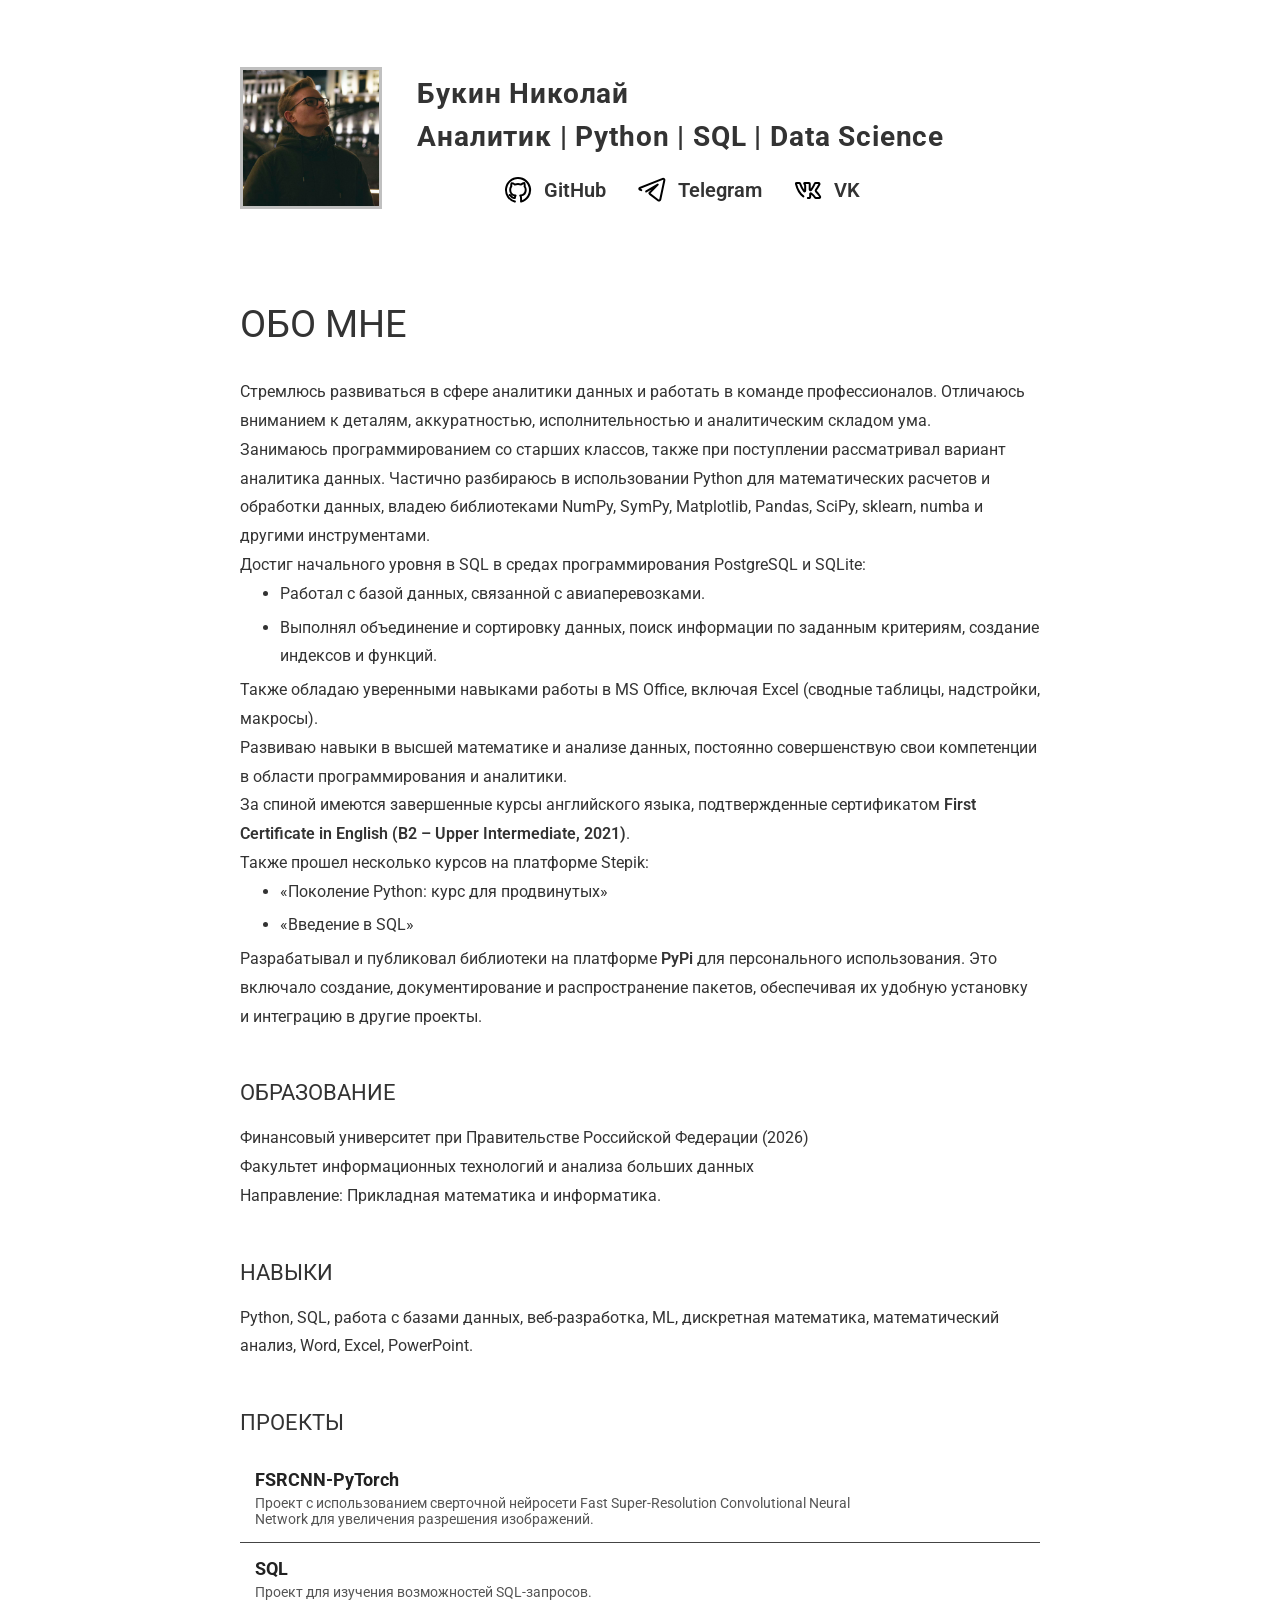
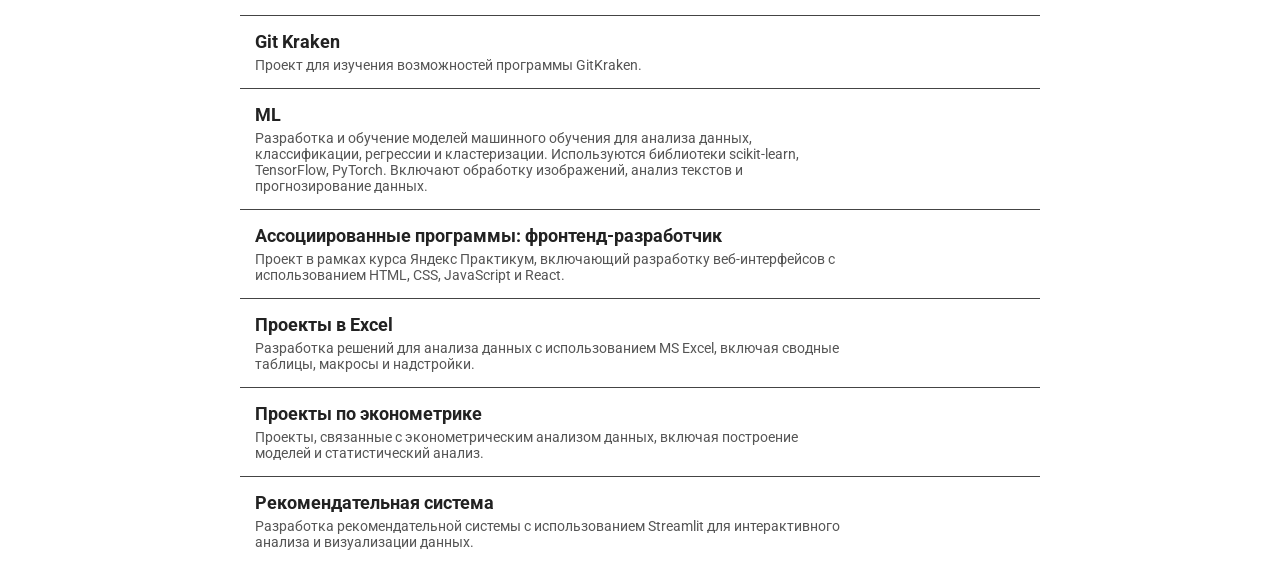
==== index.html @ 90bfb59a "Update index.html" ====
<!DOCTYPE html>
<html lang="ru">
<head>
    <meta charset="UTF-8">
    <title>Букин резюме</title>
    <link rel="stylesheet" href="assets/styles/styles.css">
    <link rel="icon" type="image/png" sizes="16x16" href="assets/img/favicon_io/favicon-16x16.png">
    <link rel="icon" type="image/png" sizes="32x32" href="assets/img/favicon_io/favicon-32x32.png">
    <link rel="apple-touch-icon" href="assets/img/favicon_io/apple-touch-icon.png">
    <link rel="manifest" href="assets/img/favicon_io/site.webmanifest">
    <link rel="icon" type="image/x-icon" href="assets/img/favicon_io/favicon.ico">
</head>
<body>
        <div class="content">
            <div class="content__hello">
                <img class="content__hello-img" src="assets/img/avatar2.jpg" alt="Avatar">
                <div class="content__hello-text">
                    <div class="content__description">Букин Николай</div>
                    <div class="content__description">Аналитик | Python | SQL | Data Science</div>
                    <nav class="content__social">
                        <a class="content__social-item" href="https://github.com/Boo4kin" target="_blank">
                            <img src="assets/img/icons/github.svg" alt="GitHub"> GitHub
                        </a>
                        <a class="content__social-item" href="https://t.me/Boo4kin" target="_blank">
                            <img src="assets/img/icons/telegram.svg" alt="Telegram"> Telegram
                        </a>
                        <a class="content__social-item" href="https://vk.com/bra1nfucker" target="_blank">
                            <img class="content__social-img" src="assets/img/icons/vk.svg" alt="VK"> VK
                        </a>
                    </nav>
                </div>
            </div>
            <div class="content__main">
                <h1 class="content__about-header">Обо мне</h1>
                <div class="content__main-item">
                    <div class="main-item__description">
                        <p>Стремлюсь развиваться в сфере аналитики данных и работать в команде профессионалов. Отличаюсь вниманием к деталям, аккуратностью, исполнительностью и аналитическим складом ума.</p>
                        
                        <p>Занимаюсь программированием со старших классов, также при поступлении рассматривал вариант аналитика данных. Частично разбираюсь в использовании Python для математических расчетов и обработки данных, владею библиотеками NumPy, SymPy, Matplotlib, Pandas, SciPy, sklearn, numba и другими инструментами.</p>
                        
                        <p>Достиг начального уровня в SQL в средах программирования PostgreSQL и SQLite:</p>
                        <ul>
                            <li>Работал с базой данных, связанной с авиаперевозками.</li>
                            <li>Выполнял объединение и сортировку данных, поиск информации по заданным критериям, создание индексов и функций.</li>
                        </ul>
                        
                        <p>Также обладаю уверенными навыками работы в MS Office, включая Excel (сводные таблицы, надстройки, макросы).</p>
                        
                        <p>Развиваю навыки в высшей математике и анализе данных, постоянно совершенствую свои компетенции в области программирования и аналитики.</p>
                        
                        <p>За спиной имеются завершенные курсы английского языка, подтвержденные сертификатом 
                            <a href="https://github.com/Boo4kin/Boo4kin/blob/main/assets/img/StatementOfResultFCE.pdf" target="_blank"><b>First Certificate in English (B2 – Upper Intermediate, 2021)</b></a>.
                        </p>

                        
                        <p>Также прошел несколько курсов на платформе Stepik:</p>
                        <ul>
                            <li>«Поколение Python: курс для продвинутых»</li>
                            <li>«Введение в SQL»</li>
                        </ul>
                        <p>Разрабатывал и публиковал библиотеки на платформе
                            <a href="https://pypi.org/user/Boo4kin/" target="_blank"><b>PyPi</b></a> для персонального использования. Это включало создание, документирование и распространение пакетов, обеспечивая их удобную установку и интеграцию в другие проекты.
                        </p>
                    </div>
                </div>
                <h2 class="content__subheader">Образование</h2>
                <div class="content__main-item">
                    <div class="main-item__description">
                        <p>Финансовый университет при Правительстве Российской Федерации (2026)</p>
                        <p>Факультет информационных технологий и анализа больших данных</p>
                        <p>Направление: Прикладная математика и информатика.</p>
                    </div>
                </div>
                <h2 class="content__subheader">Навыки</h2>
                <div class="content__main-item">
                    <div class="main-item__description">
                        <p>Python, SQL, работа с базами данных, веб-разработка, ML, дискретная математика, математический анализ, Word, Excel, PowerPoint. </p>
                    </div>
                </div>
                <h2 class="content__subheader">Проекты</h2>
                <ul class="projects__list">
                    <li class="project">
                        <a href="https://github.com/Boo4kin/FSRCNN-ML" class="project__title">FSRCNN-PyTorch</a>
                        <p class="project__description">
                            Проект с использованием сверточной нейросети Fast Super-Resolution Convolutional Neural Network для увеличения разрешения изображений.
                        </p>
                    </li>
                    <li class="project">
                        <a href="https://github.com/Boo4kin/Boo4kin/tree/main/SQL" class="project__title">SQL</a>
                        <p class="project__description">
                            Проект для изучения возможностей SQL-запросов.
                        </p>
                    </li>
                    <li class="project">
                        <a href="https://github.com/Boo4kin/Kraken" class="project__title">Git Kraken</a>
                        <p class="project__description">
                            Проект для изучения возможностей программы GitKraken.
                        </p>
                    </li>
                    <li class="project">
                        <a href="https://github.com/Boo4kin/Boo4kin/tree/main/ML" class="project__title">ML</a>
                        <p class="project__description">
                            Разработка и обучение моделей машинного обучения для анализа данных, классификации, регрессии и кластеризации.
                            Используются библиотеки scikit-learn, TensorFlow, PyTorch. Включают обработку изображений, анализ текстов и прогнозирование данных.
                        </p>
                    </li>
                    <li class="project">
                        <a href="https://github.com/Boo4kin/ya-practice-frontend" class="project__title">Ассоциированные программы: фронтенд-разработчик</a>
                        <p class="project__description">
                            Проект в рамках курса Яндекс Практикум, включающий разработку веб-интерфейсов с использованием HTML, CSS, JavaScript и React.
                        </p>
                    </li>
                    <li class="project">
                        <a href="https://github.com/Boo4kin/Boo4kin/tree/main/Excel" class="project__title">Проекты в Excel</a>
                        <p class="project__description">
                            Разработка решений для анализа данных с использованием MS Excel, включая сводные таблицы, макросы и надстройки.
                        </p>
                    </li>
                    <li class="project">
                        <a href="https://github.com/Boo4kin/Boo4kin/tree/main/%D0%AD%D0%BA%D0%BE%D0%BD%D0%BE%D0%BC%D0%B5%D1%82%D1%80%D0%B8%D0%BA%D0%B0" class="project__title">Проекты по эконометрике</a>
                        <p class="project__description">
                            Проекты, связанные с эконометрическим анализом данных, включая построение моделей и статистический анализ.
                        </p>
                    </li>
                    <li class="project">
                        <a href="https://github.com/Boo4kin/Boo4kin/tree/main/Recomendation%20streamlit" class="project__title">Рекомендательная система</a>
                        <p class="project__description">
                            Разработка рекомендательной системы с использованием Streamlit для интерактивного анализа и визуализации данных.
                        </p>
                    </li>
                </ul>
            </div>
        </div>
    </div>
</body>
</html>
---- assets/styles/styles.css ----
@import url('https://fonts.googleapis.com/css2?family=Roboto:wght@100;300;400;500;700;900&display=swap');
/***
    The new CSS reset - version 1.7.3 (last updated 7.8.2022)
    GitHub page: https://github.com/elad2412/the-new-css-reset
***/

/*
    Remove all the styles of the "User-Agent-Stylesheet", except for the 'display' property
    - The "symbol *" part is to solve Firefox SVG sprite bug
 */
*:where(:not(html, iframe, canvas, img, svg, video, audio):not(svg *, symbol *)) {
    all: unset;
    display: revert;
}

/* Preferred box-sizing value */
*,
*::before,
*::after {
    box-sizing: border-box;
}

/* Reapply the pointer cursor for anchor tags */
a, button {
    cursor: revert;
}

/* Remove list styles (bullets/numbers) */
ol, ul, menu {
    list-style: none;
}

/* For images to not be able to exceed their container */
img {
    max-width: 100%;
}

/* removes spacing between cells in tables */
table {
    border-collapse: collapse;
}

/* Safari - solving issue when using user-select:none on the <body> text input doesn't working */
input, textarea {
    -webkit-user-select: auto;
}

/* revert the 'white-space' property for textarea elements on Safari */
textarea {
    white-space: revert;
}

/* minimum style to allow to style meter element */
meter {
    -webkit-appearance: revert;
    appearance: revert;
}

/* reset default text opacity of input placeholder */
::placeholder {
    color: unset;
}

/* fix the feature of 'hidden' attribute.
   display:revert; revert to element instead of attribute */
:where([hidden]) {
    display: none;
}

/* revert for bug in Chromium browsers
   - fix for the content editable attribute will work properly.
   - webkit-user-select: auto; added for Safari in case of using user-select:none on wrapper element*/
:where([contenteditable]:not([contenteditable="false"])) {
    -moz-user-modify: read-write;
    -webkit-user-modify: read-write;
    overflow-wrap: break-word;
    -webkit-line-break: after-white-space;
    -webkit-user-select: auto;
}

/* apply back the draggable feature - exist only in Chromium and Safari */
:where([draggable="true"]) {
    -webkit-user-drag: element;
}

body {
    font-family: 'Roboto', sans-serif;
    color: #333;
}

a {
    color: #333; /* Темно-серый в светлой теме */
    font-weight: 600;
    transition: color 0.3s ease-in-out; /* Плавное изменение цвета */
}

a:hover {
    text-decoration: underline;
}

@media (prefers-color-scheme: dark) {
    body {
        background-color: black;
        color: #c8cbcd;
    }

    a, 
    .content__social-item {
        color: #fff !important; /* Белый цвет в темной теме */
    }

    .content__social-item img,
    .footer__social-item img {
        filter: invert(1);
    }
}


.main {
    margin: auto;
    width: 47.5rem;
}

.content__hello {
    display: flex;
    margin-top: 4.2rem;
    margin-bottom: 5rem;
    font-size: 28px;
    line-height: 2.8rem;
}

.content__hello-img {
    width: 142px;
    height: 142px;
    min-width: 142px;
    border: 3px solid silver;
    object-fit: cover; /* Заполнит контейнер, сохраняя пропорции */
}


.content__hello-text {
    margin-left: 2.2rem;
    line-height: 2.7rem;
    margin-top: 5px;
}

.content__name a {
    font-weight: 700;
    letter-spacing: 0.03em;
}

.content__description {
    font-weight: 700;
    letter-spacing: 0.03em;
}

.header {
    display: flex;
    justify-content: end;
    margin-top: 0.2rem;
}
.header span {
    margin-left: 3px;
}

.content__social {
    display: flex;
    justify-content: center;  /* Центрируем */
    gap: 30px;  /* Отступы между иконками */
    padding-top: 10px;
    align-items: center;
}

.content__social-item {
    display: flex;
    align-items: center;
    font-size: 20px;  /* Увеличенный текст */
    font-weight: 600;
    gap: 10px;  /* Отступ между иконкой и текстом */
    text-decoration: none;
    color: #333;  /* Цвет текста */
}

.content__social-item img {
    width: 32px;  /* Увеличенный размер иконок */
    height: 32px;
    transition: transform 0.2s ease-in-out;
}

.content__social-item img:hover {
    transform: scale(1.2);  /* Увеличение при наведении */
}

.content__about-header {
    font-size: 2.4rem;
    margin-bottom: 1.4rem;
    line-height: 4rem;
    text-transform: uppercase;
}

.content__subheader {
    font-size: 1.4rem;
    line-height: 4rem;
    text-transform: uppercase;
}

.content__main-item {
    display: flex;
    line-height: 1.8rem;
    margin-bottom: 1.8rem;
}
.content__main-item.project img {
    max-width: 300px;
    height: auto;
    margin-right: 10px;
    border-radius: 25px;
}

.main-item__description img {
    border-radius: 25px;
}

.project .main-item__title {
    font-weight: 500;
    font-size: 28px;
}

.project .main-item__links span {
    margin-right: 4px;
}

.project .main-item__description {
    font-weight: 100;
    margin-top: 1rem;
}

.project .main-item__subdescription {
    font-weight: 200;
    margin-top: 1rem;
}
.project .main-item__subdescription span {
    font-weight: 400;
}

.post .main-item__title{
    font-size: 1.48rem;
    line-height: 2rem;
    font-weight: 500;
    letter-spacing: .05rem;
}

.post .main-item__title a{
    box-shadow: none;
    letter-spacing: 0.03em;
}

.post .main-item__date {
    display: inline-block;
    font-size: .94rem;
    font-weight: 700;
    line-height: 1.55rem;
}

.post .main-item__description {
    line-height: 1.8rem;
    margin-top: -0.2rem;
    margin-bottom: 0.8rem;
}

.footer {
    margin-top: 2rem;
    display: flex;
    justify-content: space-between;
}

.footer__social-item img {
    width: 22px;
    height: 22px;
    margin-right: 4px;
}


body {
    display: flex;
    justify-content: center; /* Центрируем содержимое */
    align-items: flex-start; /* Контент остается сверху */
    min-height: 100vh; /* Минимальная высота экрана */
    margin: 0;
    padding: 0;
}

.main {
    width: 47.5rem; /* Ширина контейнера */
    margin: 0 auto; /* Центрируем по центру */
}

.main-item__description ul {
    list-style-type: disc; /* Маркеры в виде точек */
    margin-left: 20px; /* Отступ слева */
    padding-left: 20px;
}

.main-item__description li {
    margin-bottom: 5px; /* Расстояние между пунктами */
}

.content__description, 
.content__hello-text, 
.content__main-item {
    white-space: normal;
    word-wrap: break-word;
}

.content__main {
    max-width: 800px; /* Можно изменить под нужный размер */
    width: 100%;
    margin: 0 auto; /* Центрирование */
    overflow-wrap: break-word;
    word-wrap: break-word;
}

.projects__list {
    list-style: none;
    padding: 0;
    margin: 0;
}

.project {
    padding: 15px;
    border-bottom: 1px solid #444; /* Разделение проектов */
}

.project:last-child {
    border-bottom: none;
}

.project__title:hover {
    text-decoration: underline;
}

.project__title {
    font-size: 18px;
    font-weight: bold;
    color: #fff;
    text-decoration: none;
}
.project__description {
    font-size: 14px;
    color: #bbb;
    margin-top: 5px;
    max-width: 600px;
}



@media (prefers-color-scheme: light) {
    .project__title {
        color: #222; /* Тёмно-серый для светлой темы */
    }

    .project__description {
        color: #555; /* Более контрастный серый */
    }
}
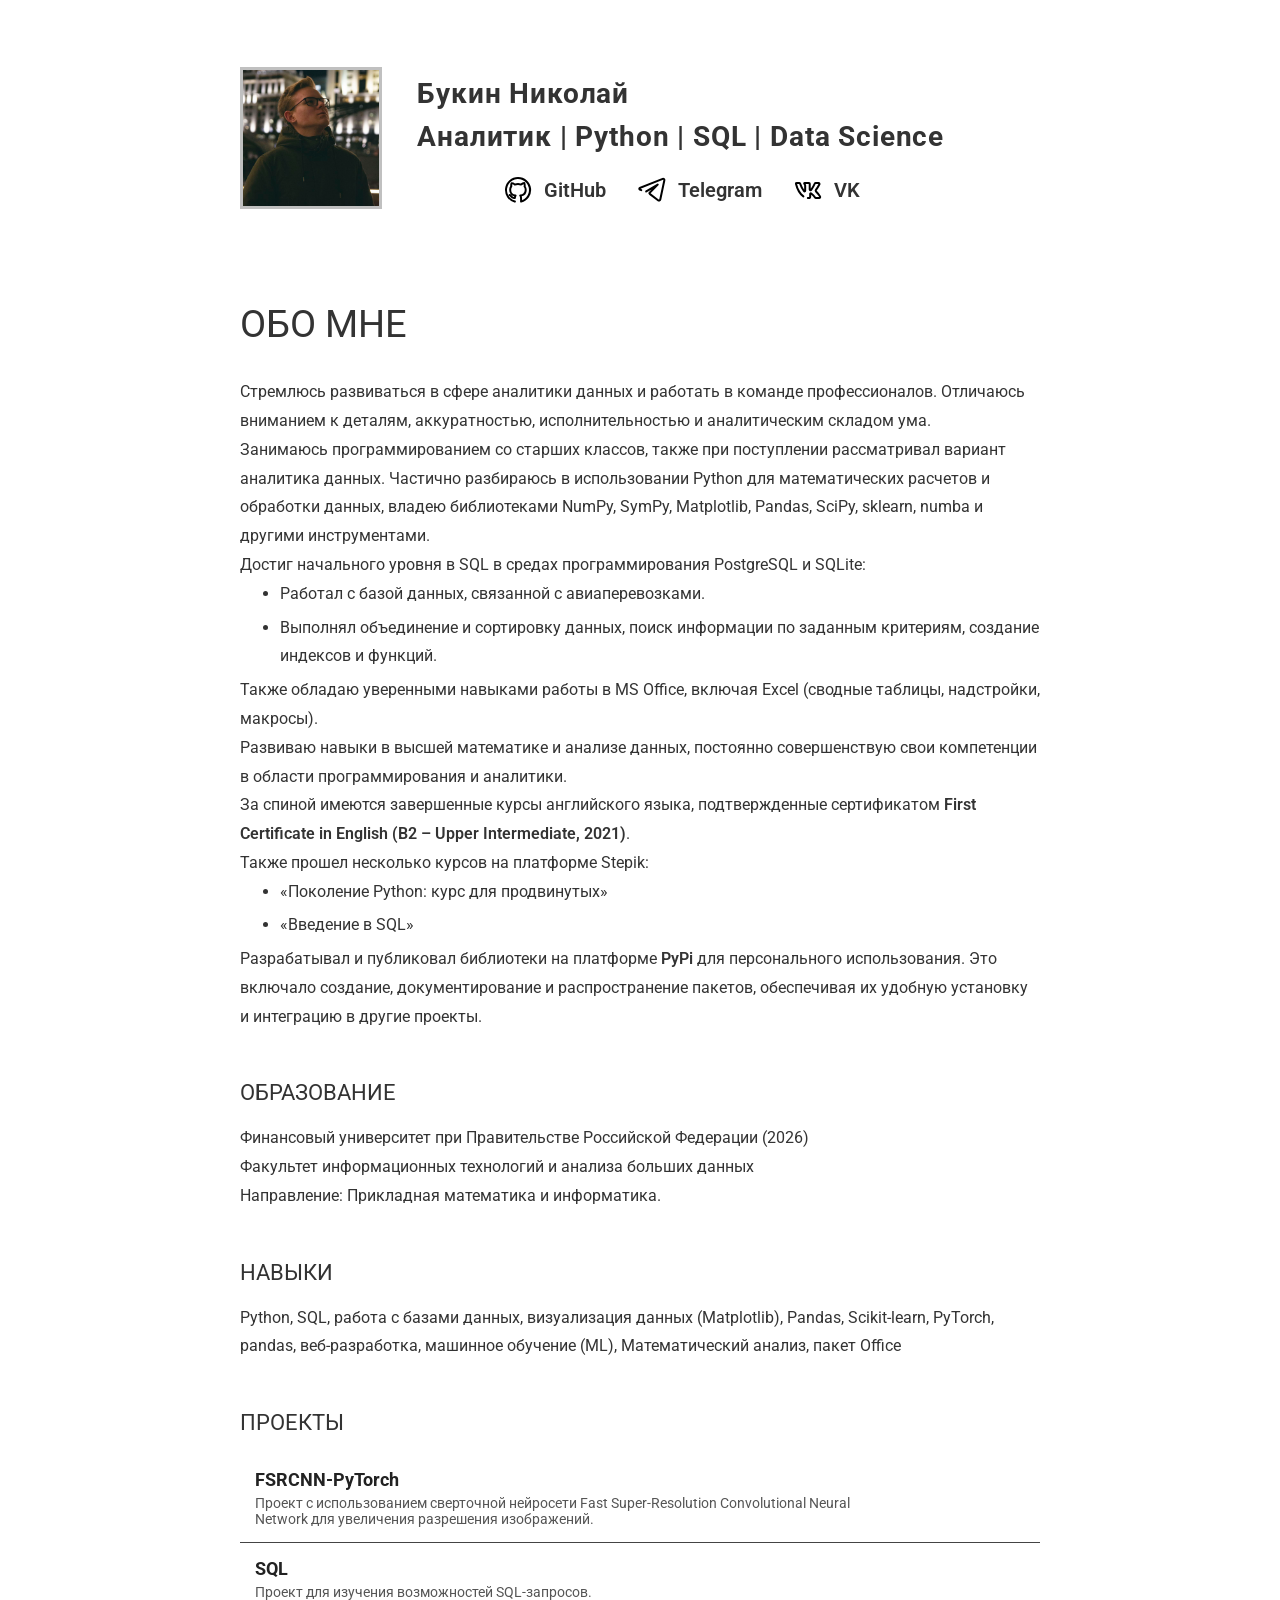
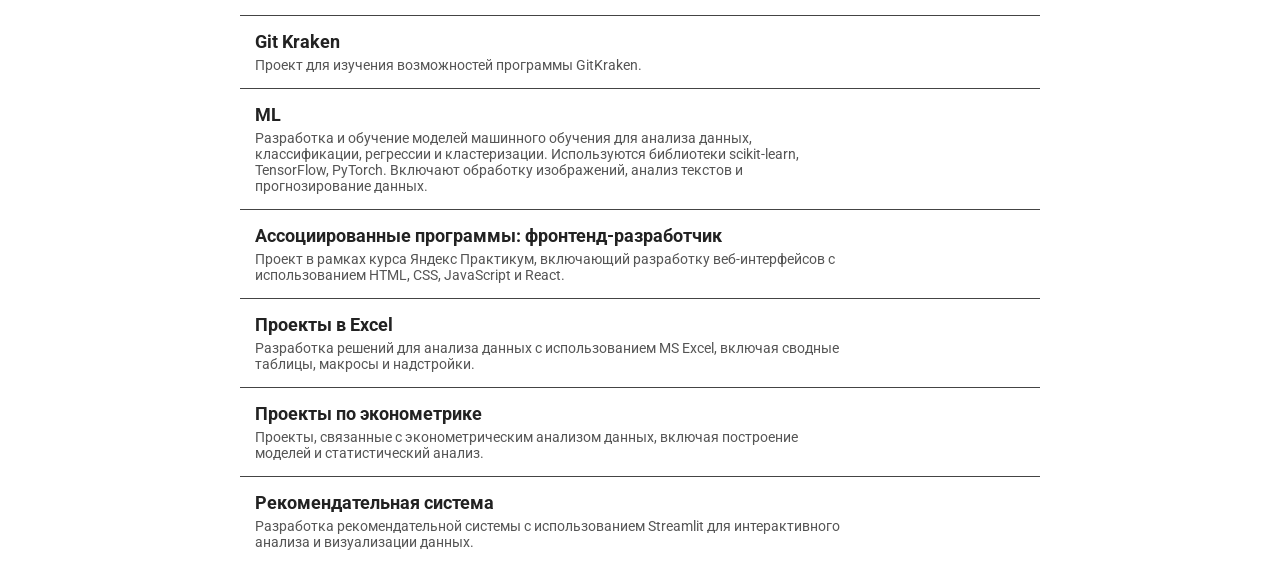
==== commit 75e99c2a: "Update index.html" ====
--- a/index.html
+++ b/index.html
@@ -74,7 +74,7 @@
                 <h2 class="content__subheader">Навыки</h2>
                 <div class="content__main-item">
                     <div class="main-item__description">
-                        <p>Python, SQL, работа с базами данных, веб-разработка, ML, дискретная математика, математический анализ, Word, Excel, PowerPoint. </p>
+                        <p>Python, SQL, работа с базами данных, визуализация данных (Matplotlib), Pandas, Scikit-learn, PyTorch, pandas, веб-разработка, машинное обучение (ML), Математический анализ, пакет Office </p>
                     </div>
                 </div>
                 <h2 class="content__subheader">Проекты</h2>
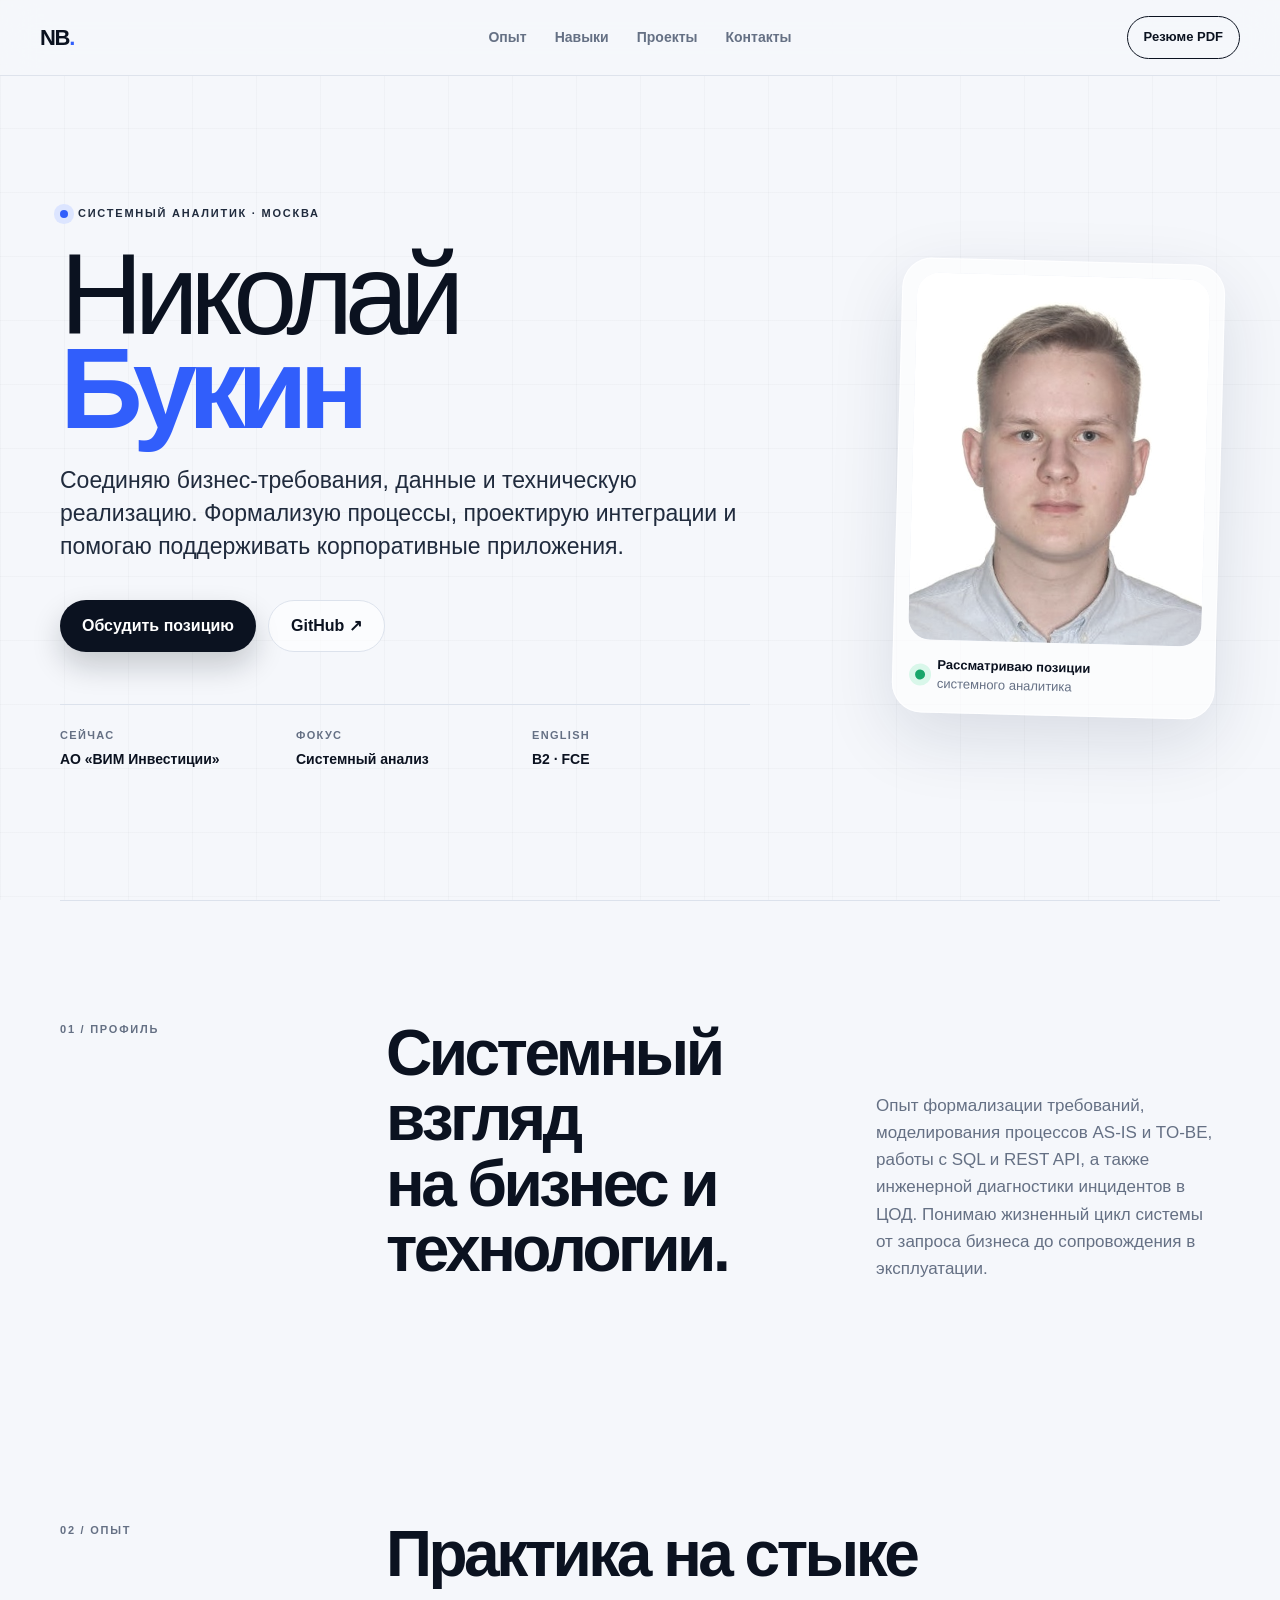
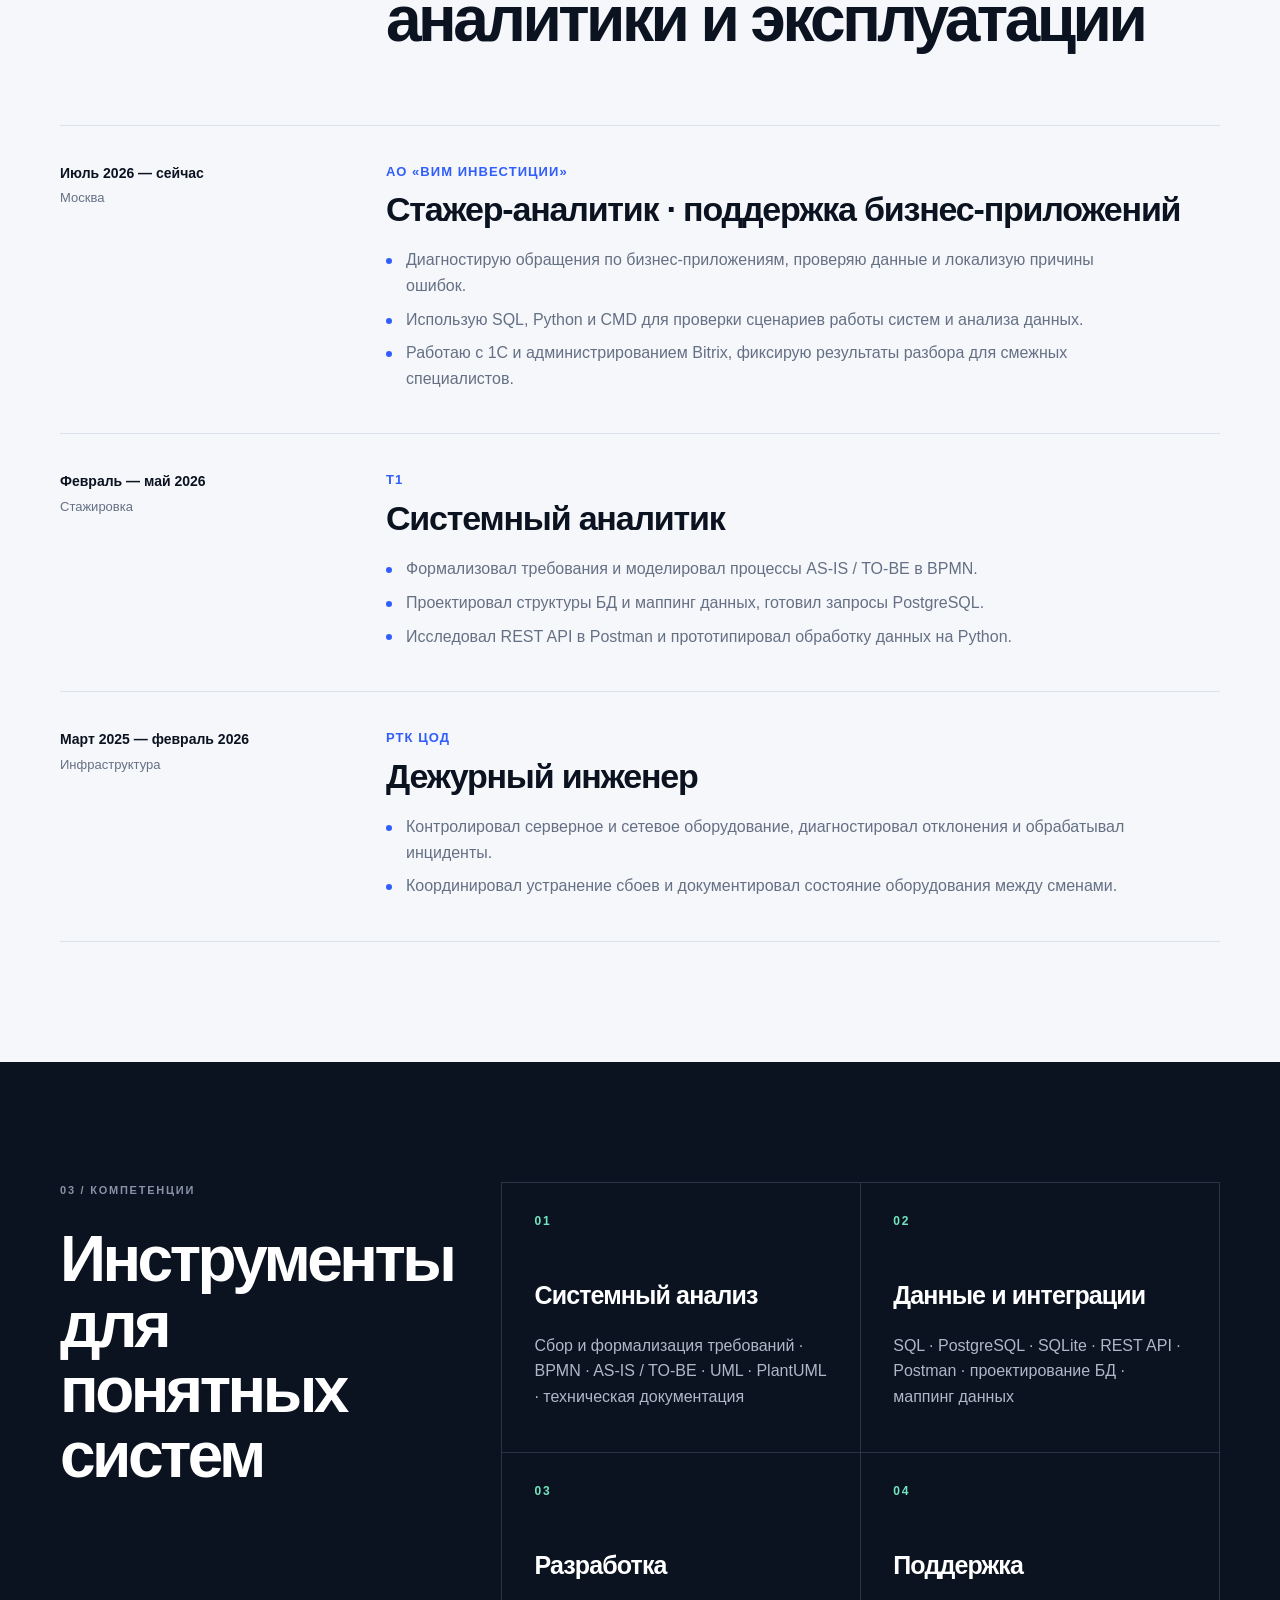
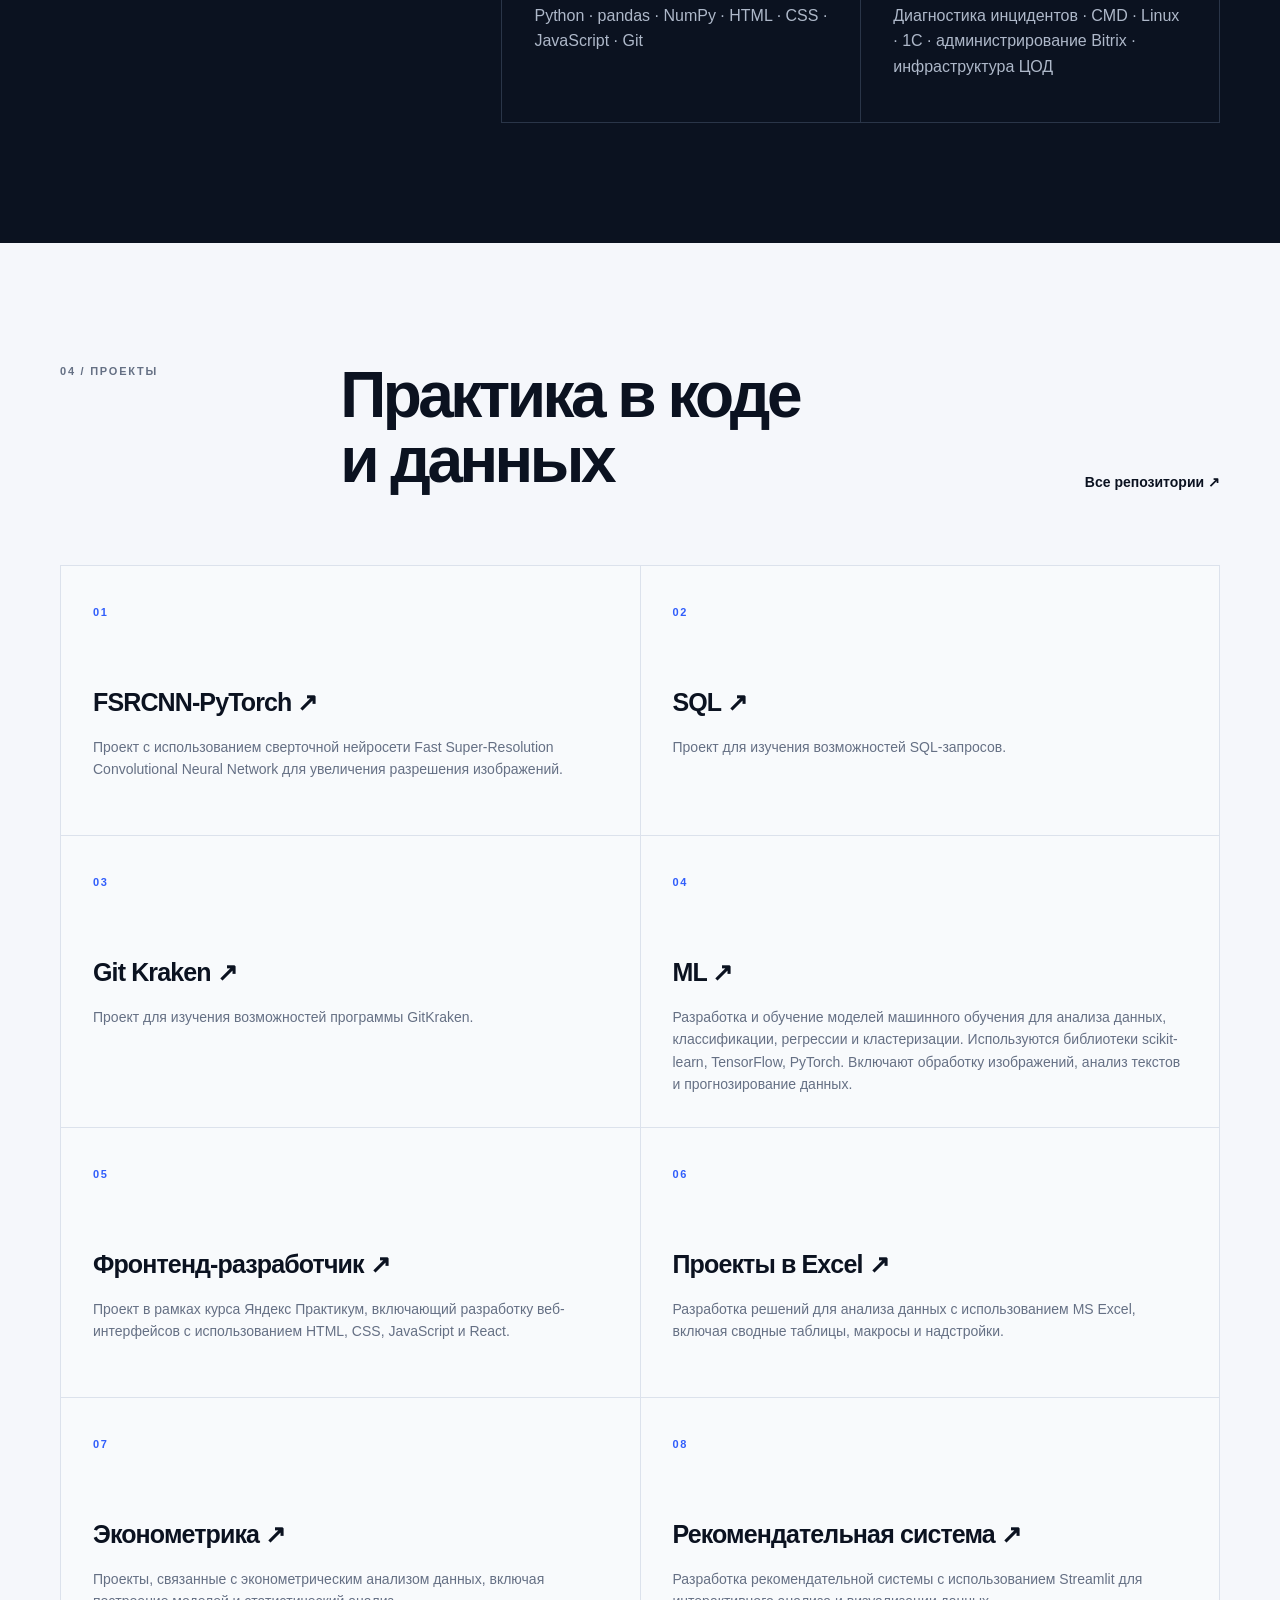
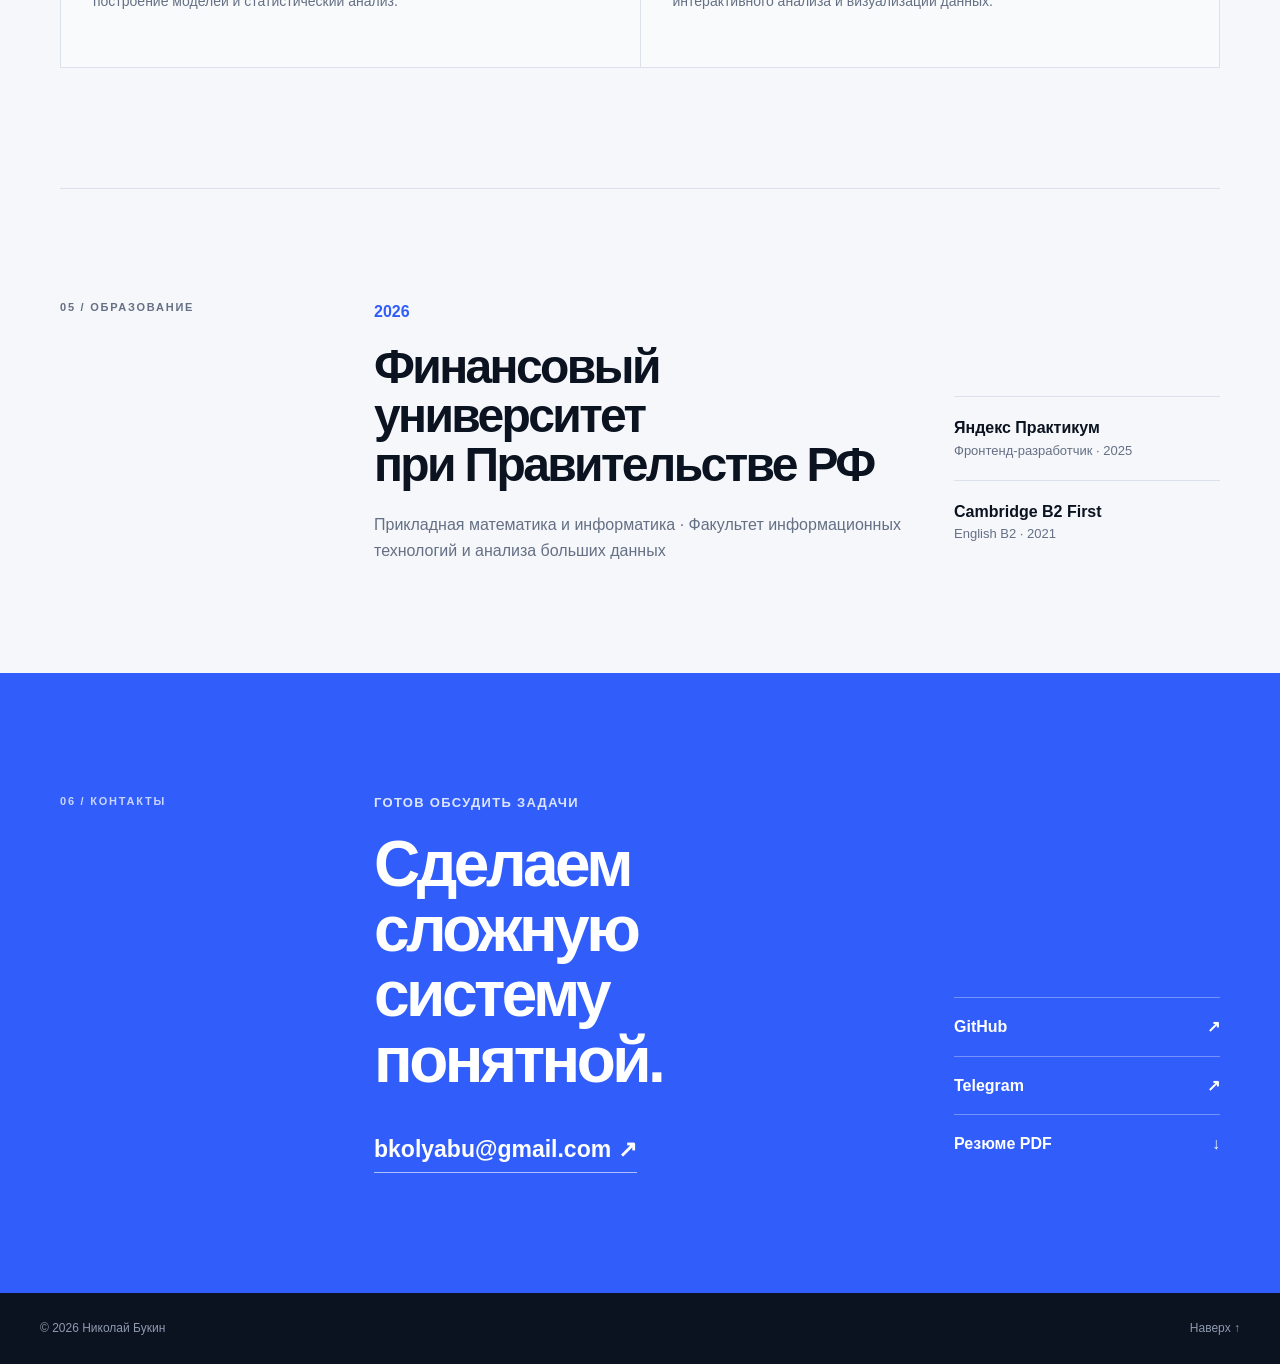
==== commit b0119ec4: "Redesign portfolio and profile for system analyst roles" ====
--- a/index.html
+++ b/index.html
@@ -1,136 +1,257 @@
-<!DOCTYPE html>
+<!doctype html>
 <html lang="ru">
-<head>
-    <meta charset="UTF-8">
-    <title>Букин резюме</title>
+  <head>
+    <meta charset="utf-8">
+    <meta name="viewport" content="width=device-width, initial-scale=1">
+    <meta
+      name="description"
+      content="Николай Букин — системный аналитик. Требования, BPMN, SQL, REST API, Python и поддержка бизнес-приложений."
+    >
+    <meta name="theme-color" content="#0b1220">
+    <title>Николай Букин — системный аналитик</title>
     <link rel="stylesheet" href="assets/styles/styles.css">
-    <link rel="icon" type="image/png" sizes="16x16" href="assets/img/favicon_io/favicon-16x16.png">
     <link rel="icon" type="image/png" sizes="32x32" href="assets/img/favicon_io/favicon-32x32.png">
-    <link rel="apple-touch-icon" href="assets/img/favicon_io/apple-touch-icon.png">
-    <link rel="manifest" href="assets/img/favicon_io/site.webmanifest">
-    <link rel="icon" type="image/x-icon" href="assets/img/favicon_io/favicon.ico">
-</head>
-<body>
-        <div class="content">
-            <div class="content__hello">
-                <img class="content__hello-img" src="assets/img/avatar2.jpg" alt="Avatar">
-                <div class="content__hello-text">
-                    <div class="content__description">Букин Николай</div>
-                    <div class="content__description">Аналитик | Python | SQL | Data Science</div>
-                    <nav class="content__social">
-                        <a class="content__social-item" href="https://github.com/Boo4kin" target="_blank">
-                            <img src="assets/img/icons/github.svg" alt="GitHub"> GitHub
-                        </a>
-                        <a class="content__social-item" href="https://t.me/Boo4kin" target="_blank">
-                            <img src="assets/img/icons/telegram.svg" alt="Telegram"> Telegram
-                        </a>
-                        <a class="content__social-item" href="https://vk.com/bra1nfucker" target="_blank">
-                            <img class="content__social-img" src="assets/img/icons/vk.svg" alt="VK"> VK
-                        </a>
-                    </nav>
-                </div>
-            </div>
-            <div class="content__main">
-                <h1 class="content__about-header">Обо мне</h1>
-                <div class="content__main-item">
-                    <div class="main-item__description">
-                        <p>Стремлюсь развиваться в сфере аналитики данных и работать в команде профессионалов. Отличаюсь вниманием к деталям, аккуратностью, исполнительностью и аналитическим складом ума.</p>
-                        
-                        <p>Занимаюсь программированием со старших классов, также при поступлении рассматривал вариант аналитика данных. Частично разбираюсь в использовании Python для математических расчетов и обработки данных, владею библиотеками NumPy, SymPy, Matplotlib, Pandas, SciPy, sklearn, numba и другими инструментами.</p>
-                        
-                        <p>Достиг начального уровня в SQL в средах программирования PostgreSQL и SQLite:</p>
-                        <ul>
-                            <li>Работал с базой данных, связанной с авиаперевозками.</li>
-                            <li>Выполнял объединение и сортировку данных, поиск информации по заданным критериям, создание индексов и функций.</li>
-                        </ul>
-                        
-                        <p>Также обладаю уверенными навыками работы в MS Office, включая Excel (сводные таблицы, надстройки, макросы).</p>
-                        
-                        <p>Развиваю навыки в высшей математике и анализе данных, постоянно совершенствую свои компетенции в области программирования и аналитики.</p>
-                        
-                        <p>За спиной имеются завершенные курсы английского языка, подтвержденные сертификатом 
-                            <a href="https://github.com/Boo4kin/Boo4kin/blob/main/assets/img/StatementOfResultFCE.pdf" target="_blank"><b>First Certificate in English (B2 – Upper Intermediate, 2021)</b></a>.
-                        </p>
-
-                        
-                        <p>Также прошел несколько курсов на платформе Stepik:</p>
-                        <ul>
-                            <li>«Поколение Python: курс для продвинутых»</li>
-                            <li>«Введение в SQL»</li>
-                        </ul>
-                        <p>Разрабатывал и публиковал библиотеки на платформе
-                            <a href="https://pypi.org/user/Boo4kin/" target="_blank"><b>PyPi</b></a> для персонального использования. Это включало создание, документирование и распространение пакетов, обеспечивая их удобную установку и интеграцию в другие проекты.
-                        </p>
-                    </div>
-                </div>
-                <h2 class="content__subheader">Образование</h2>
-                <div class="content__main-item">
-                    <div class="main-item__description">
-                        <p>Финансовый университет при Правительстве Российской Федерации (2026)</p>
-                        <p>Факультет информационных технологий и анализа больших данных</p>
-                        <p>Направление: Прикладная математика и информатика.</p>
-                    </div>
-                </div>
-                <h2 class="content__subheader">Навыки</h2>
-                <div class="content__main-item">
-                    <div class="main-item__description">
-                        <p>Python, SQL, работа с базами данных, визуализация данных (Matplotlib), Pandas, Scikit-learn, PyTorch, pandas, веб-разработка, машинное обучение (ML), Математический анализ, пакет Office </p>
-                    </div>
-                </div>
-                <h2 class="content__subheader">Проекты</h2>
-                <ul class="projects__list">
-                    <li class="project">
-                        <a href="https://github.com/Boo4kin/FSRCNN-ML" class="project__title">FSRCNN-PyTorch</a>
-                        <p class="project__description">
-                            Проект с использованием сверточной нейросети Fast Super-Resolution Convolutional Neural Network для увеличения разрешения изображений.
-                        </p>
-                    </li>
-                    <li class="project">
-                        <a href="https://github.com/Boo4kin/Boo4kin/tree/main/SQL" class="project__title">SQL</a>
-                        <p class="project__description">
-                            Проект для изучения возможностей SQL-запросов.
-                        </p>
-                    </li>
-                    <li class="project">
-                        <a href="https://github.com/Boo4kin/Kraken" class="project__title">Git Kraken</a>
-                        <p class="project__description">
-                            Проект для изучения возможностей программы GitKraken.
-                        </p>
-                    </li>
-                    <li class="project">
-                        <a href="https://github.com/Boo4kin/Boo4kin/tree/main/ML" class="project__title">ML</a>
-                        <p class="project__description">
-                            Разработка и обучение моделей машинного обучения для анализа данных, классификации, регрессии и кластеризации.
-                            Используются библиотеки scikit-learn, TensorFlow, PyTorch. Включают обработку изображений, анализ текстов и прогнозирование данных.
-                        </p>
-                    </li>
-                    <li class="project">
-                        <a href="https://github.com/Boo4kin/ya-practice-frontend" class="project__title">Ассоциированные программы: фронтенд-разработчик</a>
-                        <p class="project__description">
-                            Проект в рамках курса Яндекс Практикум, включающий разработку веб-интерфейсов с использованием HTML, CSS, JavaScript и React.
-                        </p>
-                    </li>
-                    <li class="project">
-                        <a href="https://github.com/Boo4kin/Boo4kin/tree/main/Excel" class="project__title">Проекты в Excel</a>
-                        <p class="project__description">
-                            Разработка решений для анализа данных с использованием MS Excel, включая сводные таблицы, макросы и надстройки.
-                        </p>
-                    </li>
-                    <li class="project">
-                        <a href="https://github.com/Boo4kin/Boo4kin/tree/main/%D0%AD%D0%BA%D0%BE%D0%BD%D0%BE%D0%BC%D0%B5%D1%82%D1%80%D0%B8%D0%BA%D0%B0" class="project__title">Проекты по эконометрике</a>
-                        <p class="project__description">
-                            Проекты, связанные с эконометрическим анализом данных, включая построение моделей и статистический анализ.
-                        </p>
-                    </li>
-                    <li class="project">
-                        <a href="https://github.com/Boo4kin/Boo4kin/tree/main/Recomendation%20streamlit" class="project__title">Рекомендательная система</a>
-                        <p class="project__description">
-                            Разработка рекомендательной системы с использованием Streamlit для интерактивного анализа и визуализации данных.
-                        </p>
-                    </li>
-                </ul>
-            </div>
-        </div>
-    </div>
-</body>
+  </head>
+  <body>
+    <a class="skip-link" href="#main">Перейти к содержанию</a>
+
+    <header class="site-header">
+      <a class="monogram" href="#top" aria-label="На главную">NB<span>.</span></a>
+      <nav class="site-nav" aria-label="Основная навигация">
+        <a href="#experience">Опыт</a>
+        <a href="#skills">Навыки</a>
+        <a href="#projects">Проекты</a>
+        <a href="#contact">Контакты</a>
+      </nav>
+      <a class="header-cta" href="assets/docs/Nikolay-Bukin-CV.pdf" download>Резюме PDF</a>
+    </header>
+
+    <main id="main">
+      <section class="hero section-shell" id="top">
+        <div class="hero-copy">
+          <p class="eyebrow"><span></span> Системный аналитик · Москва</p>
+          <h1>Николай<br><strong>Букин</strong></h1>
+          <p class="hero-lead">
+            Соединяю бизнес-требования, данные и техническую реализацию.
+            Формализую процессы, проектирую интеграции и помогаю поддерживать
+            корпоративные приложения.
+          </p>
+          <div class="hero-actions">
+            <a class="button button-primary" href="mailto:bkolyabu@gmail.com">Обсудить позицию</a>
+            <a class="button button-secondary" href="https://github.com/Boo4kin" target="_blank" rel="noreferrer">GitHub ↗</a>
+          </div>
+          <dl class="hero-facts" aria-label="Ключевая информация">
+            <div>
+              <dt>Сейчас</dt>
+              <dd>АО «ВИМ Инвестиции»</dd>
+            </div>
+            <div>
+              <dt>Фокус</dt>
+              <dd>Системный анализ</dd>
+            </div>
+            <div>
+              <dt>English</dt>
+              <dd>B2 · FCE</dd>
+            </div>
+          </dl>
+        </div>
+
+        <aside class="portrait-card" aria-label="Профессиональный профиль">
+          <div class="portrait-frame">
+            <img src="assets/img/avatar2.jpg" alt="Николай Букин" width="389" height="486">
+          </div>
+          <div class="portrait-note">
+            <span class="status-dot" aria-hidden="true"></span>
+            <p><strong>Рассматриваю позиции</strong><br>системного аналитика</p>
+          </div>
+        </aside>
+      </section>
+
+      <section class="statement section-shell" aria-label="Профессиональный профиль">
+        <p class="section-number">01 / Профиль</p>
+        <div>
+          <h2>Системный взгляд<br>на бизнес и технологии.</h2>
+          <p>
+            Опыт формализации требований, моделирования процессов AS-IS и TO-BE,
+            работы с SQL и REST API, а также инженерной диагностики инцидентов в ЦОД.
+            Понимаю жизненный цикл системы от запроса бизнеса до сопровождения в эксплуатации.
+          </p>
+        </div>
+      </section>
+
+      <section class="section-shell section-block" id="experience">
+        <header class="section-heading">
+          <p class="section-number">02 / Опыт</p>
+          <h2>Практика на стыке<br>аналитики и эксплуатации</h2>
+        </header>
+
+        <div class="timeline">
+          <article class="timeline-item">
+            <div class="timeline-meta">
+              <p>Июль 2026 — сейчас</p>
+              <span>Москва</span>
+            </div>
+            <div class="timeline-content">
+              <p class="company">АО «ВИМ Инвестиции»</p>
+              <h3>Стажер-аналитик · поддержка бизнес-приложений</h3>
+              <ul>
+                <li>Диагностирую обращения по бизнес-приложениям, проверяю данные и локализую причины ошибок.</li>
+                <li>Использую SQL, Python и CMD для проверки сценариев работы систем и анализа данных.</li>
+                <li>Работаю с 1С и администрированием Bitrix, фиксирую результаты разбора для смежных специалистов.</li>
+              </ul>
+            </div>
+          </article>
+
+          <article class="timeline-item">
+            <div class="timeline-meta">
+              <p>Февраль — май 2026</p>
+              <span>Стажировка</span>
+            </div>
+            <div class="timeline-content">
+              <p class="company">Т1</p>
+              <h3>Системный аналитик</h3>
+              <ul>
+                <li>Формализовал требования и моделировал процессы AS-IS / TO-BE в BPMN.</li>
+                <li>Проектировал структуры БД и маппинг данных, готовил запросы PostgreSQL.</li>
+                <li>Исследовал REST API в Postman и прототипировал обработку данных на Python.</li>
+              </ul>
+            </div>
+          </article>
+
+          <article class="timeline-item">
+            <div class="timeline-meta">
+              <p>Март 2025 — февраль 2026</p>
+              <span>Инфраструктура</span>
+            </div>
+            <div class="timeline-content">
+              <p class="company">РТК ЦОД</p>
+              <h3>Дежурный инженер</h3>
+              <ul>
+                <li>Контролировал серверное и сетевое оборудование, диагностировал отклонения и обрабатывал инциденты.</li>
+                <li>Координировал устранение сбоев и документировал состояние оборудования между сменами.</li>
+              </ul>
+            </div>
+          </article>
+        </div>
+      </section>
+
+      <section class="skills-band" id="skills">
+        <div class="section-shell skills-layout">
+          <header class="section-heading light">
+            <p class="section-number">03 / Компетенции</p>
+            <h2>Инструменты для<br>понятных систем</h2>
+          </header>
+          <div class="skill-groups">
+            <article>
+              <p>01</p>
+              <h3>Системный анализ</h3>
+              <span>Сбор и формализация требований · BPMN · AS-IS / TO-BE · UML · PlantUML · техническая документация</span>
+            </article>
+            <article>
+              <p>02</p>
+              <h3>Данные и интеграции</h3>
+              <span>SQL · PostgreSQL · SQLite · REST API · Postman · проектирование БД · маппинг данных</span>
+            </article>
+            <article>
+              <p>03</p>
+              <h3>Разработка</h3>
+              <span>Python · pandas · NumPy · HTML · CSS · JavaScript · Git</span>
+            </article>
+            <article>
+              <p>04</p>
+              <h3>Поддержка</h3>
+              <span>Диагностика инцидентов · CMD · Linux · 1С · администрирование Bitrix · инфраструктура ЦОД</span>
+            </article>
+          </div>
+        </div>
+      </section>
+
+      <section class="section-shell section-block" id="projects">
+        <header class="section-heading projects-heading">
+          <div>
+            <p class="section-number">04 / Проекты</p>
+            <h2>Практика в коде<br>и данных</h2>
+          </div>
+          <a class="text-link" href="https://github.com/Boo4kin?tab=repositories" target="_blank" rel="noreferrer">Все репозитории ↗</a>
+        </header>
+
+        <div class="projects-grid">
+          <article class="project-card">
+            <span>01</span>
+            <h3><a href="https://github.com/Boo4kin/FSRCNN-ML" target="_blank" rel="noreferrer">FSRCNN-PyTorch ↗</a></h3>
+            <p>Проект с использованием сверточной нейросети Fast Super-Resolution Convolutional Neural Network для увеличения разрешения изображений.</p>
+          </article>
+          <article class="project-card">
+            <span>02</span>
+            <h3><a href="https://github.com/Boo4kin/Boo4kin/tree/main/SQL" target="_blank" rel="noreferrer">SQL ↗</a></h3>
+            <p>Проект для изучения возможностей SQL-запросов.</p>
+          </article>
+          <article class="project-card">
+            <span>03</span>
+            <h3><a href="https://github.com/Boo4kin/Kraken" target="_blank" rel="noreferrer">Git Kraken ↗</a></h3>
+            <p>Проект для изучения возможностей программы GitKraken.</p>
+          </article>
+          <article class="project-card">
+            <span>04</span>
+            <h3><a href="https://github.com/Boo4kin/Boo4kin/tree/main/ML" target="_blank" rel="noreferrer">ML ↗</a></h3>
+            <p>Разработка и обучение моделей машинного обучения для анализа данных, классификации, регрессии и кластеризации. Используются библиотеки scikit-learn, TensorFlow, PyTorch. Включают обработку изображений, анализ текстов и прогнозирование данных.</p>
+          </article>
+          <article class="project-card">
+            <span>05</span>
+            <h3><a href="https://github.com/Boo4kin/ya-practice-frontend" target="_blank" rel="noreferrer">Фронтенд-разработчик ↗</a></h3>
+            <p>Проект в рамках курса Яндекс Практикум, включающий разработку веб-интерфейсов с использованием HTML, CSS, JavaScript и React.</p>
+          </article>
+          <article class="project-card">
+            <span>06</span>
+            <h3><a href="https://github.com/Boo4kin/Boo4kin/tree/main/Excel" target="_blank" rel="noreferrer">Проекты в Excel ↗</a></h3>
+            <p>Разработка решений для анализа данных с использованием MS Excel, включая сводные таблицы, макросы и надстройки.</p>
+          </article>
+          <article class="project-card">
+            <span>07</span>
+            <h3><a href="https://github.com/Boo4kin/Boo4kin/tree/main/%D0%AD%D0%BA%D0%BE%D0%BD%D0%BE%D0%BC%D0%B5%D1%82%D1%80%D0%B8%D0%BA%D0%B0" target="_blank" rel="noreferrer">Эконометрика ↗</a></h3>
+            <p>Проекты, связанные с эконометрическим анализом данных, включая построение моделей и статистический анализ.</p>
+          </article>
+          <article class="project-card">
+            <span>08</span>
+            <h3><a href="https://github.com/Boo4kin/Boo4kin/tree/main/Recomendation%20streamlit" target="_blank" rel="noreferrer">Рекомендательная система ↗</a></h3>
+            <p>Разработка рекомендательной системы с использованием Streamlit для интерактивного анализа и визуализации данных.</p>
+          </article>
+        </div>
+      </section>
+
+      <section class="section-shell credentials">
+        <p class="section-number">05 / Образование</p>
+        <div class="credential-main">
+          <p>2026</p>
+          <h2>Финансовый университет<br>при Правительстве РФ</h2>
+          <span>Прикладная математика и информатика · Факультет информационных технологий и анализа больших данных</span>
+        </div>
+        <div class="credential-list">
+          <p><strong>Яндекс Практикум</strong><span>Фронтенд-разработчик · 2025</span></p>
+          <p><strong>Cambridge B2 First</strong><span>English B2 · 2021</span></p>
+        </div>
+      </section>
+
+      <section class="contact-band" id="contact">
+        <div class="section-shell contact-layout">
+          <p class="section-number">06 / Контакты</p>
+          <div>
+            <p class="contact-kicker">Готов обсудить задачи</p>
+            <h2>Сделаем сложную<br>систему понятной.</h2>
+            <a class="contact-email" href="mailto:bkolyabu@gmail.com">bkolyabu@gmail.com ↗</a>
+          </div>
+          <div class="contact-links">
+            <a href="https://github.com/Boo4kin" target="_blank" rel="noreferrer">GitHub <span>↗</span></a>
+            <a href="https://t.me/Boo4kin" target="_blank" rel="noreferrer">Telegram <span>↗</span></a>
+            <a href="assets/docs/Nikolay-Bukin-CV.pdf" download>Резюме PDF <span>↓</span></a>
+          </div>
+        </div>
+      </section>
+    </main>
+
+    <footer class="site-footer">
+      <p>© 2026 Николай Букин</p>
+      <a href="#top">Наверх ↑</a>
+    </footer>
+  </body>
 </html>
--- a/assets/styles/styles.css
+++ b/assets/styles/styles.css
@@ -1,365 +1,833 @@
-@import url('https://fonts.googleapis.com/css2?family=Roboto:wght@100;300;400;500;700;900&display=swap');
-/***
-    The new CSS reset - version 1.7.3 (last updated 7.8.2022)
-    GitHub page: https://github.com/elad2412/the-new-css-reset
-***/
-
-/*
-    Remove all the styles of the "User-Agent-Stylesheet", except for the 'display' property
-    - The "symbol *" part is to solve Firefox SVG sprite bug
- */
-*:where(:not(html, iframe, canvas, img, svg, video, audio):not(svg *, symbol *)) {
-    all: unset;
-    display: revert;
-}
-
-/* Preferred box-sizing value */
-*,
-*::before,
-*::after {
-    box-sizing: border-box;
-}
-
-/* Reapply the pointer cursor for anchor tags */
-a, button {
-    cursor: revert;
-}
-
-/* Remove list styles (bullets/numbers) */
-ol, ul, menu {
-    list-style: none;
-}
-
-/* For images to not be able to exceed their container */
+:root {
+  color-scheme: light;
+  --ink: #0b1220;
+  --ink-soft: #202b3d;
+  --paper: #f5f7fb;
+  --surface: #ffffff;
+  --muted: #657084;
+  --line: #dce2ec;
+  --accent: #315efb;
+  --accent-light: #dce5ff;
+  --signal: #72e6be;
+  --radius: 22px;
+  --shadow: 0 24px 70px rgba(17, 31, 62, 0.12);
+}
+
+* {
+  box-sizing: border-box;
+}
+
+html {
+  scroll-behavior: smooth;
+}
+
+body {
+  margin: 0;
+  background: var(--paper);
+  color: var(--ink);
+  font-family: Inter, "Segoe UI", Arial, sans-serif;
+  font-size: 16px;
+  line-height: 1.6;
+  text-rendering: optimizeLegibility;
+}
+
+body::before {
+  content: "";
+  position: fixed;
+  inset: 0;
+  z-index: -1;
+  pointer-events: none;
+  background-image:
+    linear-gradient(rgba(11, 18, 32, 0.025) 1px, transparent 1px),
+    linear-gradient(90deg, rgba(11, 18, 32, 0.025) 1px, transparent 1px);
+  background-size: 64px 64px;
+}
+
+a {
+  color: inherit;
+  text-decoration: none;
+}
+
 img {
-    max-width: 100%;
-}
-
-/* removes spacing between cells in tables */
-table {
-    border-collapse: collapse;
-}
-
-/* Safari - solving issue when using user-select:none on the <body> text input doesn't working */
-input, textarea {
-    -webkit-user-select: auto;
-}
-
-/* revert the 'white-space' property for textarea elements on Safari */
-textarea {
-    white-space: revert;
-}
-
-/* minimum style to allow to style meter element */
-meter {
-    -webkit-appearance: revert;
-    appearance: revert;
-}
-
-/* reset default text opacity of input placeholder */
-::placeholder {
-    color: unset;
-}
-
-/* fix the feature of 'hidden' attribute.
-   display:revert; revert to element instead of attribute */
-:where([hidden]) {
+  display: block;
+  max-width: 100%;
+}
+
+.skip-link {
+  position: fixed;
+  left: 16px;
+  top: -80px;
+  z-index: 100;
+  padding: 10px 14px;
+  border-radius: 10px;
+  background: var(--surface);
+  color: var(--ink);
+}
+
+.skip-link:focus {
+  top: 16px;
+}
+
+.section-shell {
+  width: min(1160px, calc(100% - 48px));
+  margin-inline: auto;
+}
+
+.site-header {
+  position: sticky;
+  top: 0;
+  z-index: 20;
+  display: grid;
+  grid-template-columns: 1fr auto 1fr;
+  align-items: center;
+  min-height: 76px;
+  padding: 0 40px;
+  border-bottom: 1px solid rgba(220, 226, 236, 0.9);
+  background: rgba(245, 247, 251, 0.88);
+  backdrop-filter: blur(18px);
+}
+
+.monogram {
+  justify-self: start;
+  font-size: 22px;
+  font-weight: 850;
+  letter-spacing: -0.06em;
+}
+
+.monogram span {
+  color: var(--accent);
+}
+
+.site-nav {
+  display: flex;
+  gap: 28px;
+  color: var(--muted);
+  font-size: 14px;
+  font-weight: 700;
+}
+
+.site-nav a,
+.text-link,
+.site-footer a {
+  transition: color 180ms ease;
+}
+
+.site-nav a:hover,
+.site-nav a:focus-visible,
+.text-link:hover,
+.site-footer a:hover {
+  color: var(--accent);
+}
+
+.header-cta {
+  justify-self: end;
+  padding: 10px 16px;
+  border: 1px solid var(--ink);
+  border-radius: 999px;
+  font-size: 13px;
+  font-weight: 800;
+  transition: background 180ms ease, color 180ms ease;
+}
+
+.header-cta:hover,
+.header-cta:focus-visible {
+  background: var(--ink);
+  color: white;
+}
+
+.hero {
+  display: grid;
+  grid-template-columns: minmax(0, 1.45fr) minmax(300px, 0.62fr);
+  gap: 80px;
+  align-items: center;
+  min-height: calc(100vh - 76px);
+  padding-block: 74px;
+}
+
+.eyebrow,
+.section-number {
+  margin: 0;
+  color: var(--muted);
+  font-size: 11px;
+  font-weight: 800;
+  letter-spacing: 0.16em;
+  text-transform: uppercase;
+}
+
+.eyebrow {
+  display: flex;
+  align-items: center;
+  gap: 10px;
+  color: var(--ink-soft);
+}
+
+.eyebrow span {
+  width: 8px;
+  height: 8px;
+  border-radius: 50%;
+  background: var(--accent);
+  box-shadow: 0 0 0 6px var(--accent-light);
+}
+
+.hero h1 {
+  margin: 24px 0 28px;
+  font-size: clamp(70px, 9vw, 132px);
+  font-weight: 360;
+  letter-spacing: -0.075em;
+  line-height: 0.82;
+}
+
+.hero h1 strong {
+  color: var(--accent);
+  font-weight: 820;
+}
+
+.hero-lead {
+  max-width: 690px;
+  margin: 0;
+  color: var(--ink-soft);
+  font-size: clamp(18px, 2vw, 23px);
+  line-height: 1.45;
+}
+
+.hero-actions {
+  display: flex;
+  flex-wrap: wrap;
+  gap: 12px;
+  margin-top: 36px;
+}
+
+.button {
+  display: inline-flex;
+  align-items: center;
+  justify-content: center;
+  min-height: 52px;
+  padding: 0 22px;
+  border-radius: 999px;
+  font-weight: 800;
+  transition: transform 180ms ease, box-shadow 180ms ease, background 180ms ease;
+}
+
+.button:hover,
+.button:focus-visible {
+  transform: translateY(-2px);
+}
+
+.button-primary {
+  background: var(--ink);
+  color: white;
+  box-shadow: 0 14px 30px rgba(11, 18, 32, 0.2);
+}
+
+.button-primary:hover,
+.button-primary:focus-visible {
+  background: var(--accent);
+}
+
+.button-secondary {
+  border: 1px solid var(--line);
+  background: rgba(255, 255, 255, 0.62);
+}
+
+.hero-facts {
+  display: grid;
+  grid-template-columns: repeat(3, minmax(0, 1fr));
+  gap: 18px;
+  max-width: 690px;
+  margin: 52px 0 0;
+  padding-top: 22px;
+  border-top: 1px solid var(--line);
+}
+
+.hero-facts div {
+  min-width: 0;
+}
+
+.hero-facts dt {
+  margin-bottom: 4px;
+  color: var(--muted);
+  font-size: 11px;
+  font-weight: 800;
+  letter-spacing: 0.12em;
+  text-transform: uppercase;
+}
+
+.hero-facts dd {
+  margin: 0;
+  font-size: 14px;
+  font-weight: 750;
+}
+
+.portrait-card {
+  position: relative;
+  padding: 14px;
+  border: 1px solid rgba(255, 255, 255, 0.8);
+  border-radius: calc(var(--radius) + 8px);
+  background: rgba(255, 255, 255, 0.6);
+  box-shadow: var(--shadow);
+  transform: rotate(1.5deg);
+}
+
+.portrait-frame {
+  overflow: hidden;
+  aspect-ratio: 4 / 5;
+  border-radius: var(--radius);
+  background: #eef1f6;
+}
+
+.portrait-frame img {
+  width: 100%;
+  height: 100%;
+  object-fit: cover;
+  object-position: center top;
+  filter: saturate(0.78) contrast(1.02);
+}
+
+.portrait-note {
+  display: flex;
+  align-items: center;
+  gap: 12px;
+  padding: 16px 8px 4px;
+}
+
+.portrait-note p {
+  margin: 0;
+  color: var(--muted);
+  font-size: 13px;
+  line-height: 1.45;
+}
+
+.portrait-note strong {
+  color: var(--ink);
+}
+
+.status-dot {
+  width: 10px;
+  height: 10px;
+  flex: 0 0 10px;
+  border-radius: 50%;
+  background: #18a66a;
+  box-shadow: 0 0 0 6px #d9f7ea;
+}
+
+.statement {
+  display: grid;
+  grid-template-columns: 1fr 3fr;
+  gap: 48px;
+  padding-block: 120px;
+  border-top: 1px solid var(--line);
+}
+
+.statement > div {
+  display: grid;
+  grid-template-columns: 1.25fr 1fr;
+  gap: 60px;
+  align-items: end;
+}
+
+.statement h2,
+.section-heading h2,
+.credentials h2,
+.contact-layout h2 {
+  margin: 0;
+  font-size: clamp(36px, 5vw, 66px);
+  font-weight: 620;
+  letter-spacing: -0.055em;
+  line-height: 1.02;
+}
+
+.statement > div > p {
+  margin: 0;
+  color: var(--muted);
+  font-size: 17px;
+}
+
+.section-block {
+  padding-block: 120px;
+}
+
+.section-heading {
+  display: grid;
+  grid-template-columns: 1fr 3fr;
+  gap: 48px;
+  margin-bottom: 72px;
+}
+
+.timeline {
+  border-top: 1px solid var(--line);
+}
+
+.timeline-item {
+  display: grid;
+  grid-template-columns: 1fr 3fr;
+  gap: 48px;
+  padding: 36px 0 42px;
+  border-bottom: 1px solid var(--line);
+}
+
+.timeline-meta p,
+.timeline-meta span,
+.company {
+  margin: 0;
+}
+
+.timeline-meta p {
+  font-size: 14px;
+  font-weight: 800;
+}
+
+.timeline-meta span {
+  color: var(--muted);
+  font-size: 13px;
+}
+
+.company {
+  margin-bottom: 8px;
+  color: var(--accent);
+  font-size: 13px;
+  font-weight: 850;
+  letter-spacing: 0.08em;
+  text-transform: uppercase;
+}
+
+.timeline-content h3 {
+  margin: 0 0 18px;
+  font-size: clamp(23px, 3vw, 34px);
+  letter-spacing: -0.035em;
+  line-height: 1.15;
+}
+
+.timeline-content ul {
+  display: grid;
+  gap: 8px;
+  max-width: 760px;
+  margin: 0;
+  padding: 0;
+  color: var(--muted);
+  list-style: none;
+}
+
+.timeline-content li {
+  position: relative;
+  padding-left: 20px;
+}
+
+.timeline-content li::before {
+  content: "";
+  position: absolute;
+  left: 0;
+  top: 0.68em;
+  width: 6px;
+  height: 6px;
+  border-radius: 50%;
+  background: var(--accent);
+}
+
+.skills-band {
+  overflow: hidden;
+  padding-block: 120px;
+  background: var(--ink);
+  color: white;
+}
+
+.skills-layout {
+  display: grid;
+  grid-template-columns: 1fr 3fr;
+  gap: 48px;
+}
+
+.section-heading.light {
+  display: block;
+  margin: 0;
+}
+
+.section-heading.light .section-number {
+  color: #8893a8;
+}
+
+.section-heading.light h2 {
+  margin-top: 28px;
+}
+
+.skill-groups {
+  display: grid;
+  grid-template-columns: repeat(2, minmax(0, 1fr));
+  border-top: 1px solid #2a3548;
+  border-left: 1px solid #2a3548;
+}
+
+.skill-groups article {
+  min-height: 270px;
+  padding: 32px;
+  border-right: 1px solid #2a3548;
+  border-bottom: 1px solid #2a3548;
+  transition: background 180ms ease;
+}
+
+.skill-groups article:hover {
+  background: #121d30;
+}
+
+.skill-groups p {
+  margin: 0 0 48px;
+  color: var(--signal);
+  font: 800 12px/1 Inter, "Segoe UI", sans-serif;
+  letter-spacing: 0.16em;
+}
+
+.skill-groups h3 {
+  margin: 0 0 18px;
+  font-size: 25px;
+  letter-spacing: -0.035em;
+}
+
+.skill-groups span {
+  color: #aeb8c9;
+}
+
+.projects-heading {
+  align-items: end;
+}
+
+.projects-heading > div {
+  grid-column: 1 / 3;
+  display: grid;
+  grid-template-columns: 1fr 3fr;
+  gap: 48px;
+}
+
+.projects-heading .text-link {
+  grid-column: 3;
+  justify-self: end;
+  font-size: 14px;
+  font-weight: 800;
+}
+
+.projects-grid {
+  display: grid;
+  grid-template-columns: repeat(2, minmax(0, 1fr));
+  border-top: 1px solid var(--line);
+  border-left: 1px solid var(--line);
+}
+
+.project-card {
+  min-height: 270px;
+  padding: 32px;
+  border-right: 1px solid var(--line);
+  border-bottom: 1px solid var(--line);
+  background: rgba(255, 255, 255, 0.34);
+  transition: background 180ms ease, transform 180ms ease;
+}
+
+.project-card:hover {
+  z-index: 1;
+  background: var(--surface);
+  transform: translateY(-3px);
+  box-shadow: 0 18px 40px rgba(17, 31, 62, 0.08);
+}
+
+.project-card > span {
+  color: var(--accent);
+  font-size: 11px;
+  font-weight: 850;
+  letter-spacing: 0.14em;
+}
+
+.project-card h3 {
+  margin: 58px 0 14px;
+  font-size: 25px;
+  letter-spacing: -0.035em;
+}
+
+.project-card h3 a:hover,
+.project-card h3 a:focus-visible {
+  color: var(--accent);
+}
+
+.project-card p {
+  margin: 0;
+  color: var(--muted);
+  font-size: 14px;
+}
+
+.credentials {
+  display: grid;
+  grid-template-columns: 1fr 2fr 1fr;
+  gap: 48px;
+  padding-block: 110px;
+  border-top: 1px solid var(--line);
+}
+
+.credential-main > p {
+  margin: 0 0 18px;
+  color: var(--accent);
+  font-weight: 850;
+}
+
+.credential-main h2 {
+  font-size: clamp(30px, 4vw, 48px);
+}
+
+.credential-main > span {
+  display: block;
+  margin-top: 22px;
+  color: var(--muted);
+}
+
+.credential-list {
+  display: grid;
+  align-content: end;
+  gap: 0;
+}
+
+.credential-list p {
+  margin: 0;
+  padding: 18px 0;
+  border-top: 1px solid var(--line);
+}
+
+.credential-list span {
+  display: block;
+  color: var(--muted);
+  font-size: 13px;
+}
+
+.contact-band {
+  padding-block: 120px;
+  background: var(--accent);
+  color: white;
+}
+
+.contact-layout {
+  display: grid;
+  grid-template-columns: 1fr 2fr 1fr;
+  gap: 48px;
+  align-items: start;
+}
+
+.contact-layout .section-number {
+  color: #c8d4ff;
+}
+
+.contact-kicker {
+  margin: 0 0 18px;
+  color: #dce5ff;
+  font-size: 13px;
+  font-weight: 800;
+  letter-spacing: 0.1em;
+  text-transform: uppercase;
+}
+
+.contact-email {
+  display: inline-block;
+  margin-top: 38px;
+  padding-bottom: 4px;
+  border-bottom: 1px solid rgba(255, 255, 255, 0.6);
+  font-size: clamp(17px, 2vw, 23px);
+  font-weight: 800;
+}
+
+.contact-links {
+  display: grid;
+  align-self: end;
+}
+
+.contact-links a {
+  display: flex;
+  justify-content: space-between;
+  gap: 20px;
+  padding: 16px 0;
+  border-top: 1px solid rgba(255, 255, 255, 0.32);
+  font-weight: 800;
+}
+
+.contact-links a:hover,
+.contact-links a:focus-visible {
+  color: var(--signal);
+}
+
+.site-footer {
+  display: flex;
+  justify-content: space-between;
+  gap: 24px;
+  padding: 26px 40px;
+  background: var(--ink);
+  color: #8e9aaf;
+  font-size: 12px;
+}
+
+.site-footer p {
+  margin: 0;
+}
+
+@media (max-width: 960px) {
+  .site-header {
+    grid-template-columns: auto 1fr;
+  }
+
+  .site-nav {
     display: none;
-}
-
-/* revert for bug in Chromium browsers
-   - fix for the content editable attribute will work properly.
-   - webkit-user-select: auto; added for Safari in case of using user-select:none on wrapper element*/
-:where([contenteditable]:not([contenteditable="false"])) {
-    -moz-user-modify: read-write;
-    -webkit-user-modify: read-write;
-    overflow-wrap: break-word;
-    -webkit-line-break: after-white-space;
-    -webkit-user-select: auto;
-}
-
-/* apply back the draggable feature - exist only in Chromium and Safari */
-:where([draggable="true"]) {
-    -webkit-user-drag: element;
-}
-
-body {
-    font-family: 'Roboto', sans-serif;
-    color: #333;
-}
-
-a {
-    color: #333; /* Темно-серый в светлой теме */
-    font-weight: 600;
-    transition: color 0.3s ease-in-out; /* Плавное изменение цвета */
-}
-
-a:hover {
-    text-decoration: underline;
-}
-
-@media (prefers-color-scheme: dark) {
-    body {
-        background-color: black;
-        color: #c8cbcd;
-    }
-
-    a, 
-    .content__social-item {
-        color: #fff !important; /* Белый цвет в темной теме */
-    }
-
-    .content__social-item img,
-    .footer__social-item img {
-        filter: invert(1);
-    }
-}
-
-
-.main {
-    margin: auto;
-    width: 47.5rem;
-}
-
-.content__hello {
-    display: flex;
-    margin-top: 4.2rem;
-    margin-bottom: 5rem;
-    font-size: 28px;
-    line-height: 2.8rem;
-}
-
-.content__hello-img {
-    width: 142px;
-    height: 142px;
-    min-width: 142px;
-    border: 3px solid silver;
-    object-fit: cover; /* Заполнит контейнер, сохраняя пропорции */
-}
-
-
-.content__hello-text {
-    margin-left: 2.2rem;
-    line-height: 2.7rem;
-    margin-top: 5px;
-}
-
-.content__name a {
-    font-weight: 700;
-    letter-spacing: 0.03em;
-}
-
-.content__description {
-    font-weight: 700;
-    letter-spacing: 0.03em;
-}
-
-.header {
-    display: flex;
-    justify-content: end;
-    margin-top: 0.2rem;
-}
-.header span {
-    margin-left: 3px;
-}
-
-.content__social {
-    display: flex;
-    justify-content: center;  /* Центрируем */
-    gap: 30px;  /* Отступы между иконками */
-    padding-top: 10px;
-    align-items: center;
-}
-
-.content__social-item {
-    display: flex;
-    align-items: center;
-    font-size: 20px;  /* Увеличенный текст */
-    font-weight: 600;
-    gap: 10px;  /* Отступ между иконкой и текстом */
-    text-decoration: none;
-    color: #333;  /* Цвет текста */
-}
-
-.content__social-item img {
-    width: 32px;  /* Увеличенный размер иконок */
-    height: 32px;
-    transition: transform 0.2s ease-in-out;
-}
-
-.content__social-item img:hover {
-    transform: scale(1.2);  /* Увеличение при наведении */
-}
-
-.content__about-header {
-    font-size: 2.4rem;
-    margin-bottom: 1.4rem;
-    line-height: 4rem;
-    text-transform: uppercase;
-}
-
-.content__subheader {
-    font-size: 1.4rem;
-    line-height: 4rem;
-    text-transform: uppercase;
-}
-
-.content__main-item {
-    display: flex;
-    line-height: 1.8rem;
-    margin-bottom: 1.8rem;
-}
-.content__main-item.project img {
-    max-width: 300px;
-    height: auto;
-    margin-right: 10px;
-    border-radius: 25px;
-}
-
-.main-item__description img {
-    border-radius: 25px;
-}
-
-.project .main-item__title {
-    font-weight: 500;
-    font-size: 28px;
-}
-
-.project .main-item__links span {
-    margin-right: 4px;
-}
-
-.project .main-item__description {
-    font-weight: 100;
-    margin-top: 1rem;
-}
-
-.project .main-item__subdescription {
-    font-weight: 200;
-    margin-top: 1rem;
-}
-.project .main-item__subdescription span {
-    font-weight: 400;
-}
-
-.post .main-item__title{
-    font-size: 1.48rem;
-    line-height: 2rem;
-    font-weight: 500;
-    letter-spacing: .05rem;
-}
-
-.post .main-item__title a{
-    box-shadow: none;
-    letter-spacing: 0.03em;
-}
-
-.post .main-item__date {
-    display: inline-block;
-    font-size: .94rem;
-    font-weight: 700;
-    line-height: 1.55rem;
-}
-
-.post .main-item__description {
-    line-height: 1.8rem;
-    margin-top: -0.2rem;
-    margin-bottom: 0.8rem;
-}
-
-.footer {
-    margin-top: 2rem;
-    display: flex;
-    justify-content: space-between;
-}
-
-.footer__social-item img {
-    width: 22px;
-    height: 22px;
-    margin-right: 4px;
-}
-
-
-body {
-    display: flex;
-    justify-content: center; /* Центрируем содержимое */
-    align-items: flex-start; /* Контент остается сверху */
-    min-height: 100vh; /* Минимальная высота экрана */
-    margin: 0;
-    padding: 0;
-}
-
-.main {
-    width: 47.5rem; /* Ширина контейнера */
-    margin: 0 auto; /* Центрируем по центру */
-}
-
-.main-item__description ul {
-    list-style-type: disc; /* Маркеры в виде точек */
-    margin-left: 20px; /* Отступ слева */
-    padding-left: 20px;
-}
-
-.main-item__description li {
-    margin-bottom: 5px; /* Расстояние между пунктами */
-}
-
-.content__description, 
-.content__hello-text, 
-.content__main-item {
-    white-space: normal;
-    word-wrap: break-word;
-}
-
-.content__main {
-    max-width: 800px; /* Можно изменить под нужный размер */
-    width: 100%;
-    margin: 0 auto; /* Центрирование */
-    overflow-wrap: break-word;
-    word-wrap: break-word;
-}
-
-.projects__list {
-    list-style: none;
-    padding: 0;
-    margin: 0;
-}
-
-.project {
-    padding: 15px;
-    border-bottom: 1px solid #444; /* Разделение проектов */
-}
-
-.project:last-child {
-    border-bottom: none;
-}
-
-.project__title:hover {
-    text-decoration: underline;
-}
-
-.project__title {
-    font-size: 18px;
-    font-weight: bold;
-    color: #fff;
-    text-decoration: none;
-}
-.project__description {
-    font-size: 14px;
-    color: #bbb;
-    margin-top: 5px;
-    max-width: 600px;
-}
-
-
-
-@media (prefers-color-scheme: light) {
-    .project__title {
-        color: #222; /* Тёмно-серый для светлой темы */
-    }
-
-    .project__description {
-        color: #555; /* Более контрастный серый */
-    }
-}
-
+  }
+
+  .header-cta {
+    grid-column: 2;
+  }
+
+  .hero {
+    grid-template-columns: 1fr minmax(240px, 0.55fr);
+    gap: 36px;
+  }
+
+  .hero h1 {
+    font-size: clamp(64px, 10vw, 104px);
+  }
+
+  .statement > div,
+  .projects-heading > div {
+    grid-template-columns: 1fr;
+  }
+
+  .statement,
+  .section-heading,
+  .timeline-item,
+  .skills-layout,
+  .credentials,
+  .contact-layout {
+    grid-template-columns: 1fr 2fr;
+  }
+
+  .projects-heading .text-link {
+    grid-column: 2;
+  }
+
+  .credential-list,
+  .contact-links {
+    grid-column: 2;
+  }
+}
+
+@media (max-width: 720px) {
+  .section-shell {
+    width: min(100% - 32px, 1160px);
+  }
+
+  .site-header {
+    min-height: 66px;
+    padding: 0 16px;
+  }
+
+  .header-cta {
+    padding: 8px 12px;
+    font-size: 12px;
+  }
+
+  .hero {
+    grid-template-columns: 1fr;
+    min-height: auto;
+    padding-block: 64px 80px;
+  }
+
+  .hero-copy {
+    display: contents;
+  }
+
+  .eyebrow,
+  .hero h1,
+  .hero-lead,
+  .hero-actions,
+  .hero-facts {
+    grid-column: 1;
+  }
+
+  .hero h1 {
+    margin-bottom: 14px;
+    font-size: clamp(62px, 22vw, 94px);
+  }
+
+  .portrait-card {
+    grid-row: 4;
+    width: min(340px, 90%);
+    margin: 10px auto 6px;
+  }
+
+  .hero-actions {
+    margin-top: 8px;
+  }
+
+  .hero-facts {
+    grid-template-columns: 1fr;
+    margin-top: 24px;
+  }
+
+  .statement,
+  .statement > div,
+  .section-heading,
+  .timeline-item,
+  .skills-layout,
+  .credentials,
+  .contact-layout,
+  .projects-heading > div {
+    grid-template-columns: 1fr;
+  }
+
+  .statement,
+  .section-block,
+  .skills-band,
+  .credentials,
+  .contact-band {
+    padding-block: 82px;
+  }
+
+  .statement > div,
+  .section-heading {
+    gap: 24px;
+  }
+
+  .statement > div {
+    margin-top: 34px;
+  }
+
+  .timeline-item {
+    gap: 20px;
+  }
+
+  .skill-groups,
+  .projects-grid {
+    grid-template-columns: 1fr;
+  }
+
+  .skill-groups article,
+  .project-card {
+    min-height: 230px;
+  }
+
+  .projects-heading .text-link,
+  .credential-list,
+  .contact-links {
+    grid-column: 1;
+  }
+
+  .projects-heading .text-link {
+    justify-self: start;
+  }
+
+  .contact-links {
+    margin-top: 30px;
+  }
+
+  .site-footer {
+    padding-inline: 16px;
+  }
+}
+
+@media (prefers-reduced-motion: reduce) {
+  html {
+    scroll-behavior: auto;
+  }
+
+  *,
+  *::before,
+  *::after {
+    transition-duration: 0.01ms !important;
+  }
+}
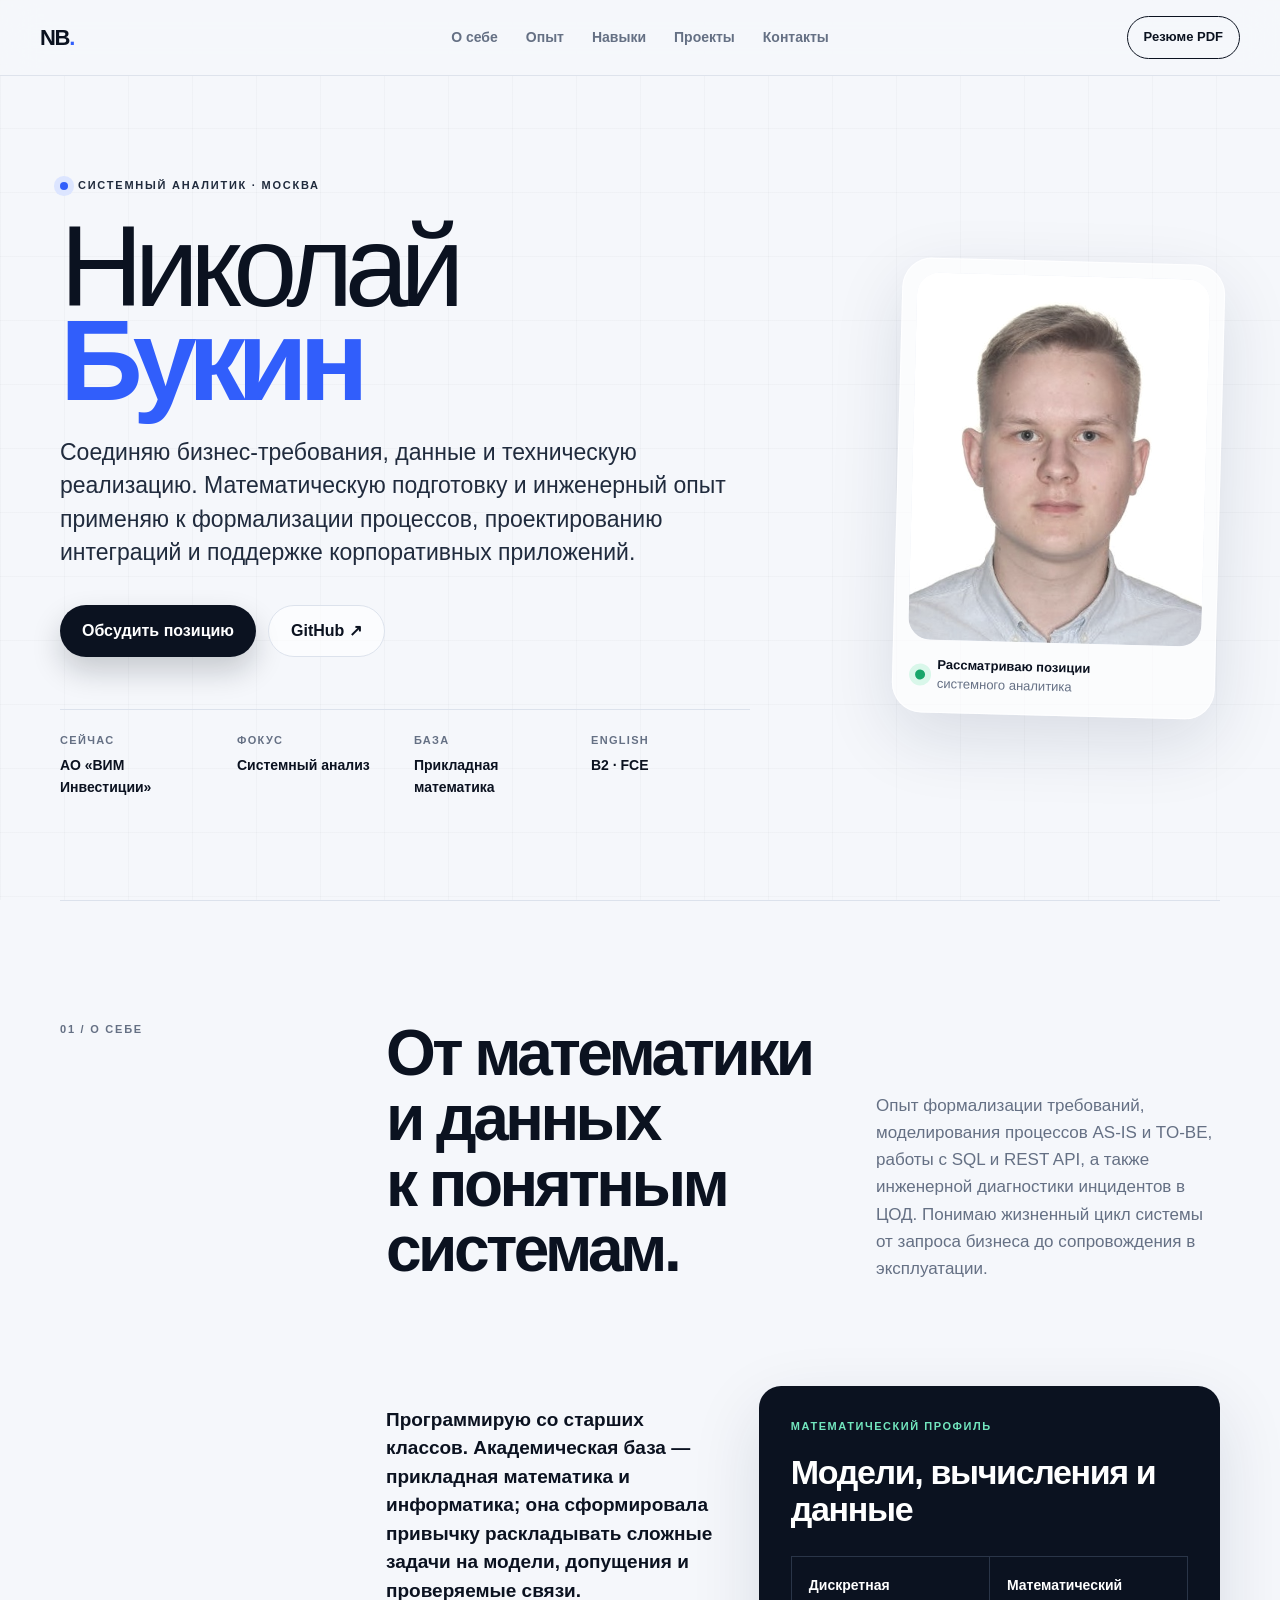
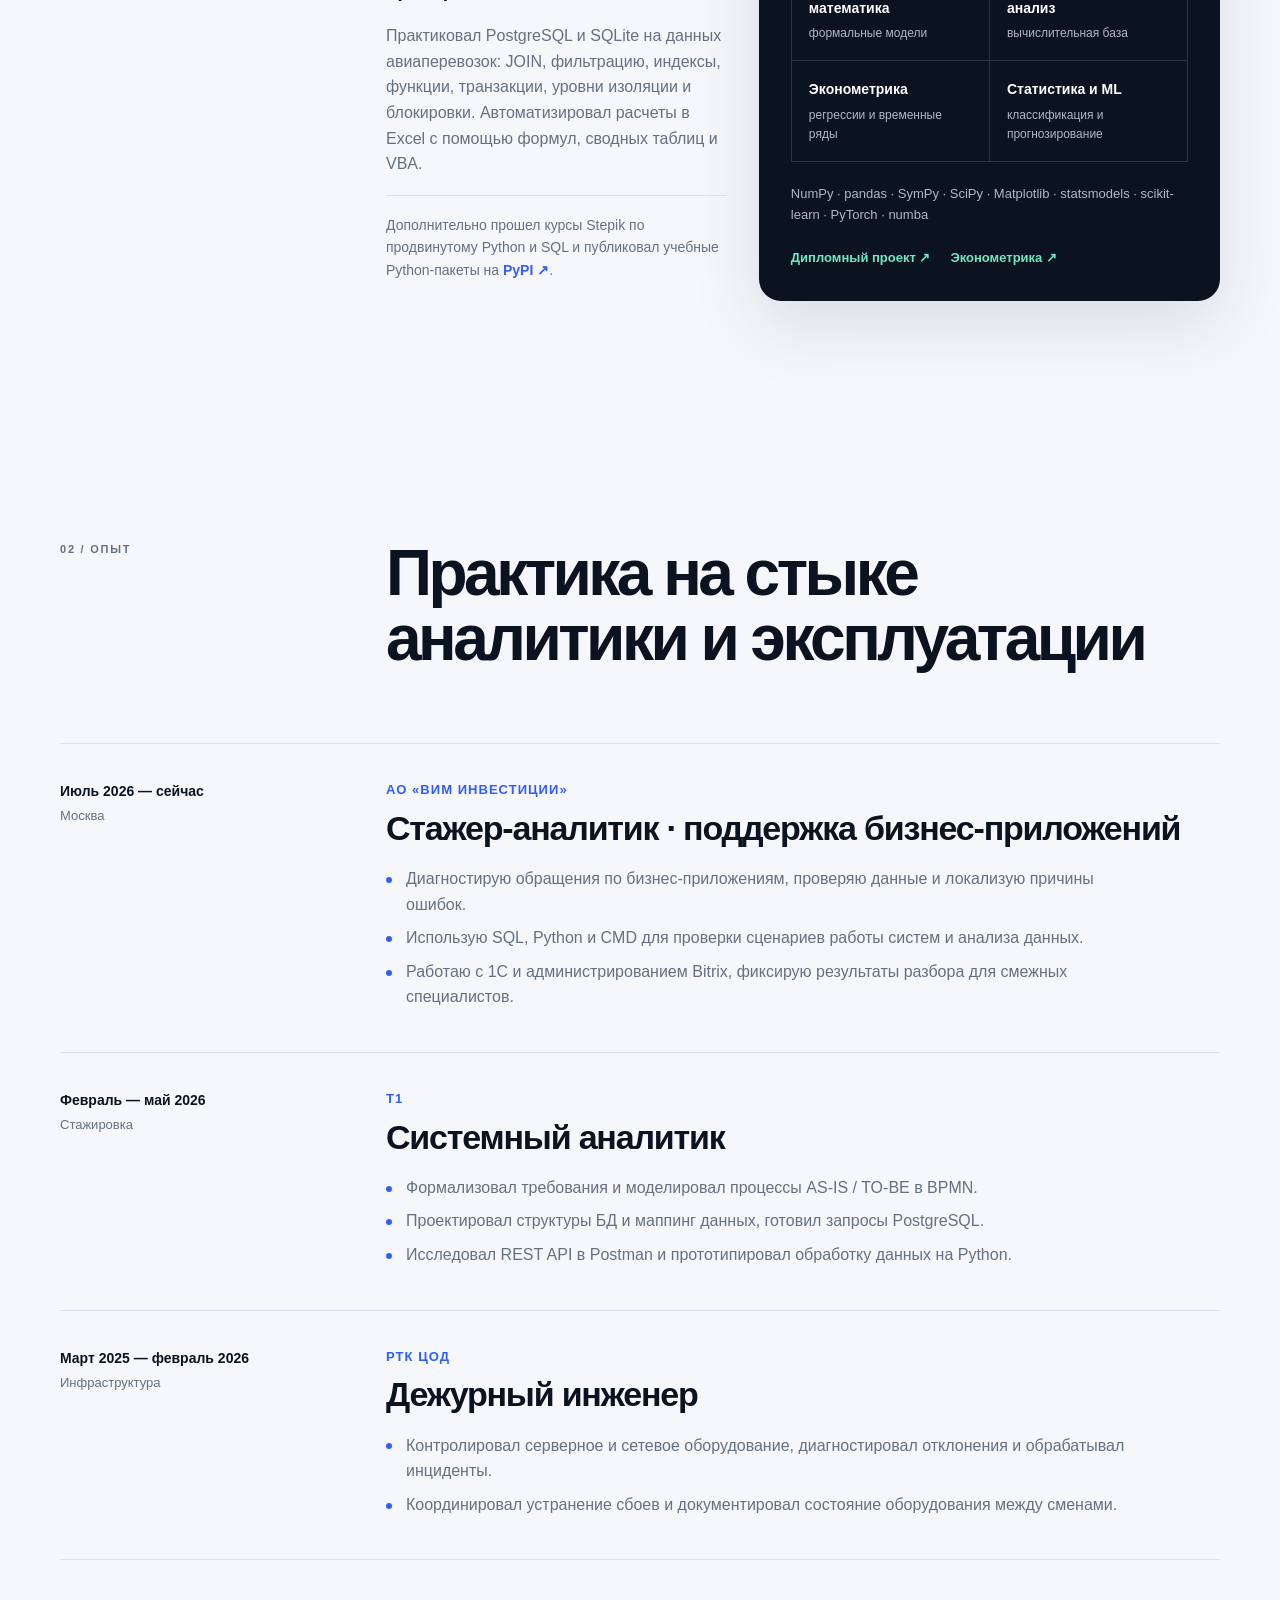
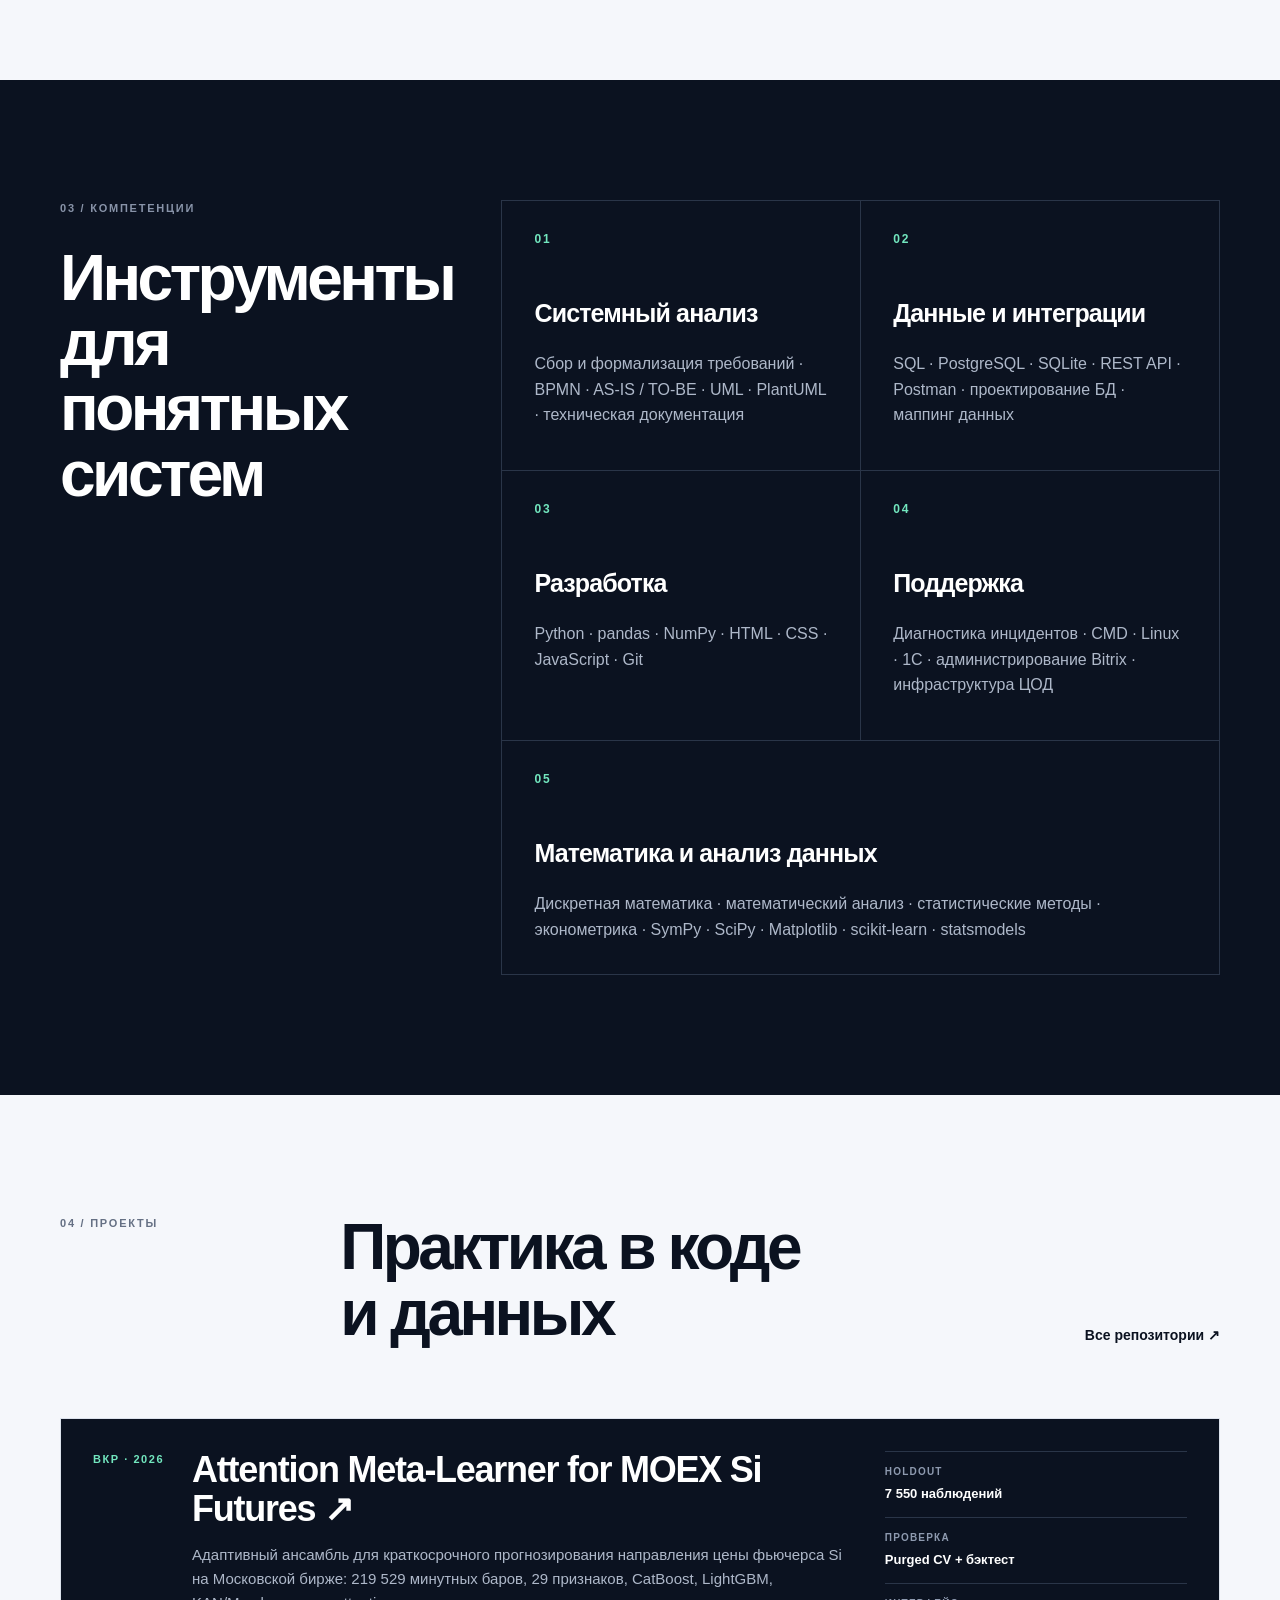
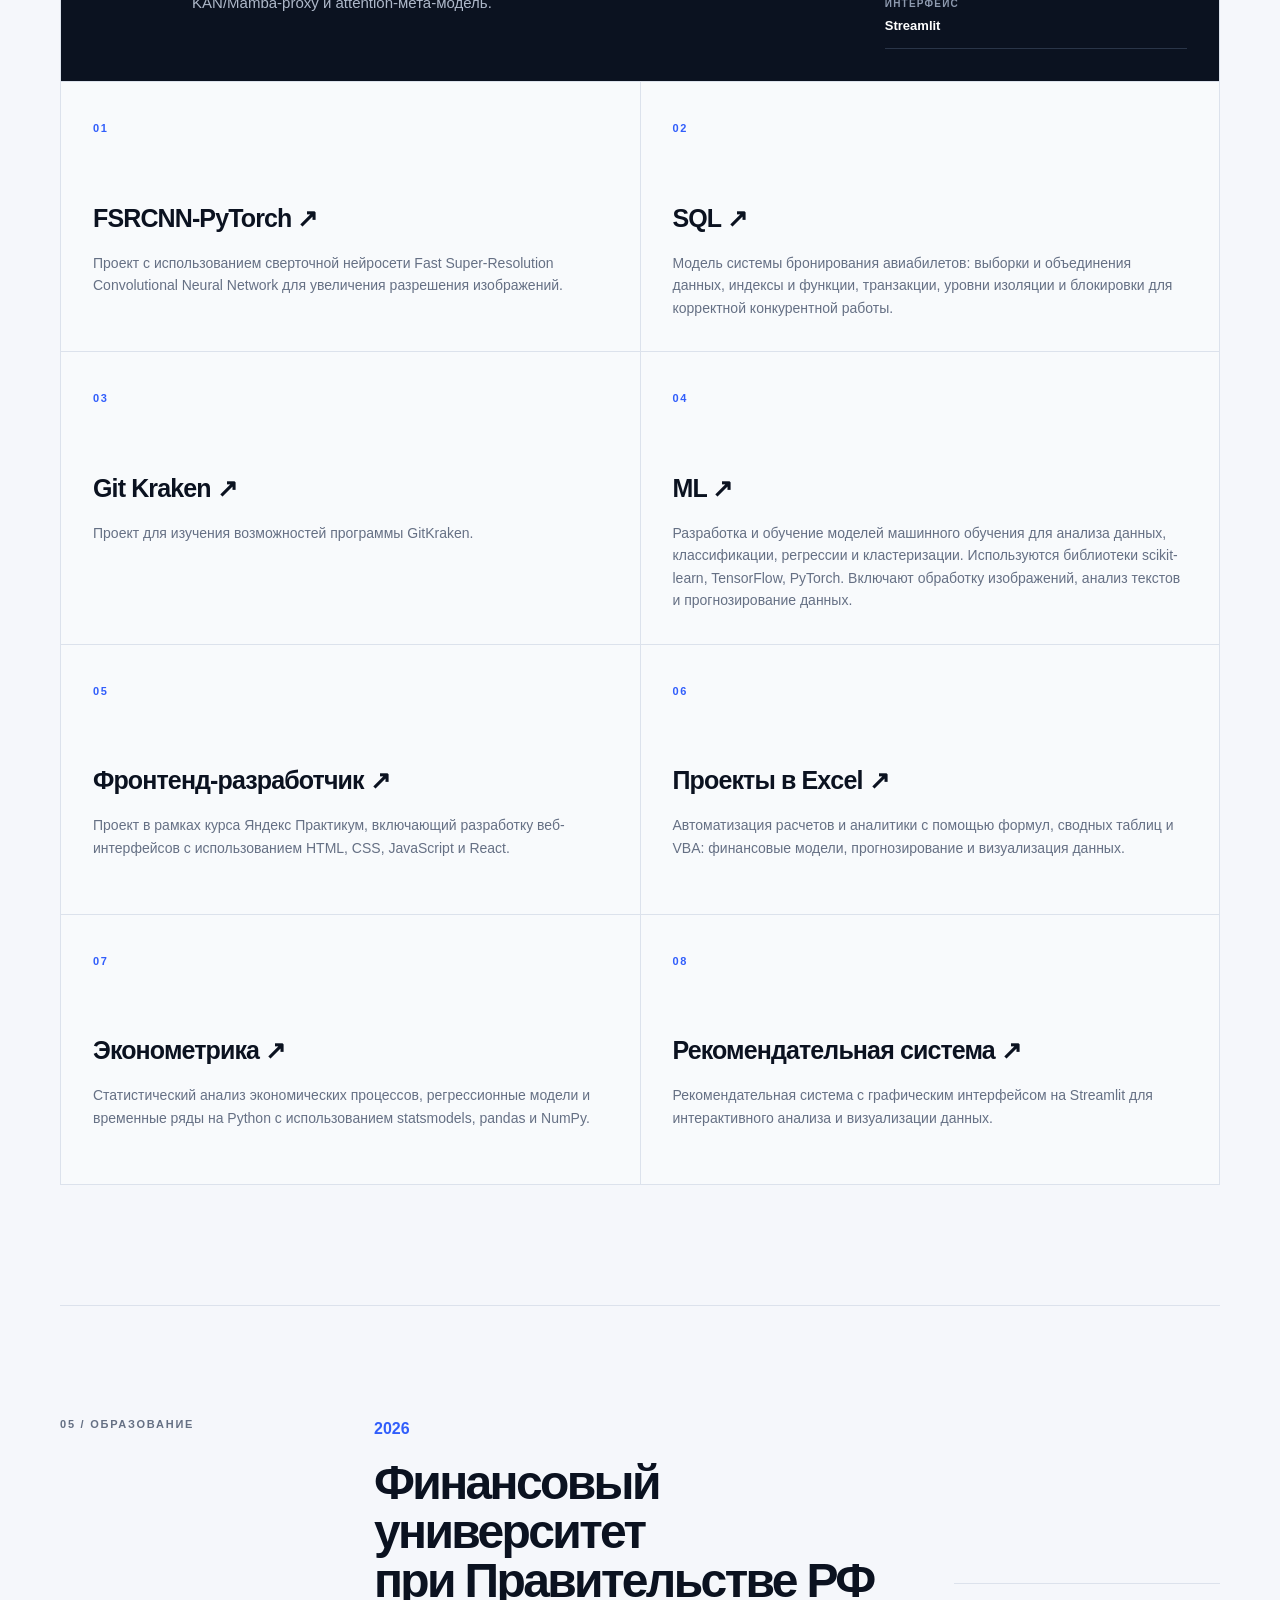
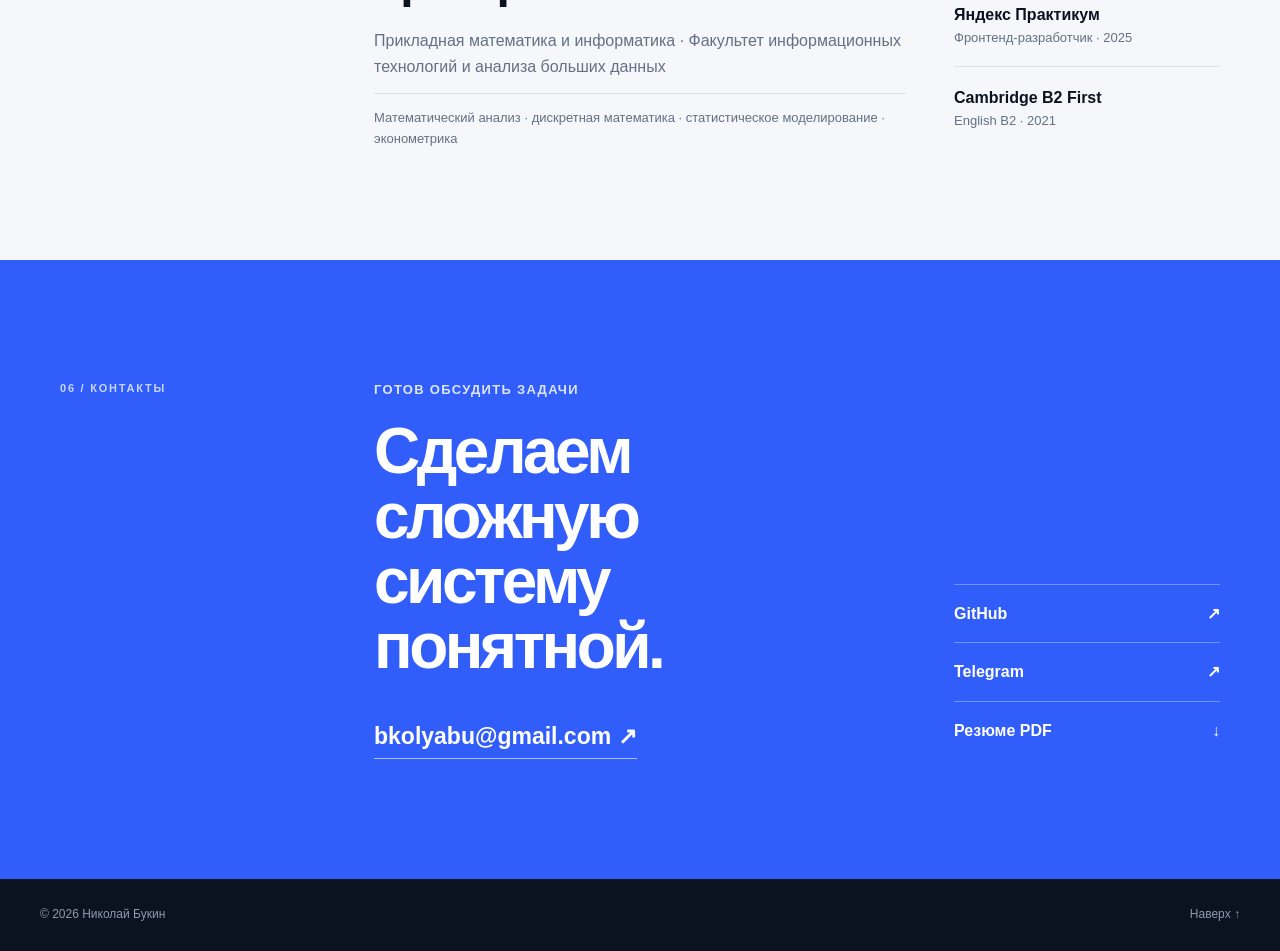
==== commit 2803c050: "Restore personal and mathematics profile; feature thesis Bring back verified personal background, ap" ====
--- a/index.html
+++ b/index.html
@@ -5,11 +5,11 @@
     <meta name="viewport" content="width=device-width, initial-scale=1">
     <meta
       name="description"
-      content="Николай Букин — системный аналитик. Требования, BPMN, SQL, REST API, Python и поддержка бизнес-приложений."
+      content="Николай Букин — системный аналитик с базой в прикладной математике и анализе данных. BPMN, SQL, REST API, Python и поддержка бизнес-приложений."
     >
     <meta name="theme-color" content="#0b1220">
     <title>Николай Букин — системный аналитик</title>
-    <link rel="stylesheet" href="assets/styles/styles.css">
+    <link rel="stylesheet" href="assets/styles/portfolio-2026-v2.css">
     <link rel="icon" type="image/png" sizes="32x32" href="assets/img/favicon_io/favicon-32x32.png">
   </head>
   <body>
@@ -18,6 +18,7 @@
     <header class="site-header">
       <a class="monogram" href="#top" aria-label="На главную">NB<span>.</span></a>
       <nav class="site-nav" aria-label="Основная навигация">
+        <a href="#about">О себе</a>
         <a href="#experience">Опыт</a>
         <a href="#skills">Навыки</a>
         <a href="#projects">Проекты</a>
@@ -33,8 +34,8 @@
           <h1>Николай<br><strong>Букин</strong></h1>
           <p class="hero-lead">
             Соединяю бизнес-требования, данные и техническую реализацию.
-            Формализую процессы, проектирую интеграции и помогаю поддерживать
-            корпоративные приложения.
+            Математическую подготовку и инженерный опыт применяю к формализации
+            процессов, проектированию интеграций и поддержке корпоративных приложений.
           </p>
           <div class="hero-actions">
             <a class="button button-primary" href="mailto:bkolyabu@gmail.com">Обсудить позицию</a>
@@ -50,6 +51,10 @@
               <dd>Системный анализ</dd>
             </div>
             <div>
+              <dt>База</dt>
+              <dd>Прикладная математика</dd>
+            </div>
+            <div>
               <dt>English</dt>
               <dd>B2 · FCE</dd>
             </div>
@@ -58,7 +63,7 @@
 
         <aside class="portrait-card" aria-label="Профессиональный профиль">
           <div class="portrait-frame">
-            <img src="assets/img/avatar2.jpg" alt="Николай Букин" width="389" height="486">
+            <img src="assets/img/nikolay-bukin-profile.jpg" alt="Николай Букин" width="389" height="486">
           </div>
           <div class="portrait-note">
             <span class="status-dot" aria-hidden="true"></span>
@@ -67,15 +72,60 @@
         </aside>
       </section>
 
-      <section class="statement section-shell" aria-label="Профессиональный профиль">
-        <p class="section-number">01 / Профиль</p>
-        <div>
-          <h2>Системный взгляд<br>на бизнес и технологии.</h2>
+      <section class="statement section-shell" id="about" aria-labelledby="about-title">
+        <p class="section-number">01 / О себе</p>
+        <div class="statement-intro">
+          <h2 id="about-title">От математики и данных<br>к понятным системам.</h2>
           <p>
             Опыт формализации требований, моделирования процессов AS-IS и TO-BE,
             работы с SQL и REST API, а также инженерной диагностики инцидентов в ЦОД.
             Понимаю жизненный цикл системы от запроса бизнеса до сопровождения в эксплуатации.
           </p>
+        </div>
+        <div class="about-details">
+          <div class="about-story">
+            <p class="about-lead">
+              Программирую со старших классов. Академическая база — прикладная математика
+              и информатика; она сформировала привычку раскладывать сложные задачи на модели,
+              допущения и проверяемые связи.
+            </p>
+            <p>
+              Практиковал PostgreSQL и SQLite на данных авиаперевозок: JOIN, фильтрацию,
+              индексы, функции, транзакции, уровни изоляции и блокировки. Автоматизировал
+              расчеты в Excel с помощью формул, сводных таблиц и VBA.
+            </p>
+            <p class="about-proof">
+              Дополнительно прошел курсы Stepik по продвинутому Python и SQL и публиковал
+              учебные Python-пакеты на <a href="https://pypi.org/user/Boo4kin/" target="_blank" rel="noreferrer">PyPI ↗</a>.
+            </p>
+          </div>
+          <article class="math-profile" aria-labelledby="math-title">
+            <p class="math-profile__label">Математический профиль</p>
+            <h3 id="math-title">Модели, вычисления и данные</h3>
+            <div class="math-profile__grid">
+              <div class="math-profile__item">
+                <strong>Дискретная математика</strong>
+                <span>формальные модели</span>
+              </div>
+              <div class="math-profile__item">
+                <strong>Математический анализ</strong>
+                <span>вычислительная база</span>
+              </div>
+              <div class="math-profile__item">
+                <strong>Эконометрика</strong>
+                <span>регрессии и временные ряды</span>
+              </div>
+              <div class="math-profile__item">
+                <strong>Статистика и ML</strong>
+                <span>классификация и прогнозирование</span>
+              </div>
+            </div>
+            <p class="math-profile__tools">NumPy · pandas · SymPy · SciPy · Matplotlib · statsmodels · scikit-learn · PyTorch · numba</p>
+            <div class="math-profile__links">
+              <a href="https://github.com/Boo4kin/attention-meta-learner-moex" target="_blank" rel="noreferrer">Дипломный проект ↗</a>
+              <a href="https://github.com/Boo4kin/Boo4kin/tree/main/%D0%AD%D0%BA%D0%BE%D0%BD%D0%BE%D0%BC%D0%B5%D1%82%D1%80%D0%B8%D0%BA%D0%B0" target="_blank" rel="noreferrer">Эконометрика ↗</a>
+            </div>
+          </article>
         </div>
       </section>
 
@@ -162,6 +212,11 @@
               <h3>Поддержка</h3>
               <span>Диагностика инцидентов · CMD · Linux · 1С · администрирование Bitrix · инфраструктура ЦОД</span>
             </article>
+            <article class="skill-math">
+              <p>05</p>
+              <h3>Математика и анализ данных</h3>
+              <span>Дискретная математика · математический анализ · статистические методы · эконометрика · SymPy · SciPy · Matplotlib · scikit-learn · statsmodels</span>
+            </article>
           </div>
         </div>
       </section>
@@ -176,6 +231,18 @@
         </header>
 
         <div class="projects-grid">
+          <article class="project-card project-card--featured">
+            <span>ВКР · 2026</span>
+            <div>
+              <h3><a href="https://github.com/Boo4kin/attention-meta-learner-moex" target="_blank" rel="noreferrer">Attention Meta-Learner for MOEX Si Futures ↗</a></h3>
+              <p>Адаптивный ансамбль для краткосрочного прогнозирования направления цены фьючерса Si на Московской бирже: 219 529 минутных баров, 29 признаков, CatBoost, LightGBM, KAN/Mamba-proxy и attention-мета-модель.</p>
+            </div>
+            <dl class="project-metrics">
+              <div><dt>Holdout</dt><dd>7 550 наблюдений</dd></div>
+              <div><dt>Проверка</dt><dd>Purged CV + бэктест</dd></div>
+              <div><dt>Интерфейс</dt><dd>Streamlit</dd></div>
+            </dl>
+          </article>
           <article class="project-card">
             <span>01</span>
             <h3><a href="https://github.com/Boo4kin/FSRCNN-ML" target="_blank" rel="noreferrer">FSRCNN-PyTorch ↗</a></h3>
@@ -184,7 +251,7 @@
           <article class="project-card">
             <span>02</span>
             <h3><a href="https://github.com/Boo4kin/Boo4kin/tree/main/SQL" target="_blank" rel="noreferrer">SQL ↗</a></h3>
-            <p>Проект для изучения возможностей SQL-запросов.</p>
+            <p>Модель системы бронирования авиабилетов: выборки и объединения данных, индексы и функции, транзакции, уровни изоляции и блокировки для корректной конкурентной работы.</p>
           </article>
           <article class="project-card">
             <span>03</span>
@@ -204,17 +271,17 @@
           <article class="project-card">
             <span>06</span>
             <h3><a href="https://github.com/Boo4kin/Boo4kin/tree/main/Excel" target="_blank" rel="noreferrer">Проекты в Excel ↗</a></h3>
-            <p>Разработка решений для анализа данных с использованием MS Excel, включая сводные таблицы, макросы и надстройки.</p>
+            <p>Автоматизация расчетов и аналитики с помощью формул, сводных таблиц и VBA: финансовые модели, прогнозирование и визуализация данных.</p>
           </article>
           <article class="project-card">
             <span>07</span>
             <h3><a href="https://github.com/Boo4kin/Boo4kin/tree/main/%D0%AD%D0%BA%D0%BE%D0%BD%D0%BE%D0%BC%D0%B5%D1%82%D1%80%D0%B8%D0%BA%D0%B0" target="_blank" rel="noreferrer">Эконометрика ↗</a></h3>
-            <p>Проекты, связанные с эконометрическим анализом данных, включая построение моделей и статистический анализ.</p>
+            <p>Статистический анализ экономических процессов, регрессионные модели и временные ряды на Python с использованием statsmodels, pandas и NumPy.</p>
           </article>
           <article class="project-card">
             <span>08</span>
             <h3><a href="https://github.com/Boo4kin/Boo4kin/tree/main/Recomendation%20streamlit" target="_blank" rel="noreferrer">Рекомендательная система ↗</a></h3>
-            <p>Разработка рекомендательной системы с использованием Streamlit для интерактивного анализа и визуализации данных.</p>
+            <p>Рекомендательная система с графическим интерфейсом на Streamlit для интерактивного анализа и визуализации данных.</p>
           </article>
         </div>
       </section>
@@ -225,6 +292,7 @@
           <p>2026</p>
           <h2>Финансовый университет<br>при Правительстве РФ</h2>
           <span>Прикладная математика и информатика · Факультет информационных технологий и анализа больших данных</span>
+          <span class="credential-note">Математический анализ · дискретная математика · статистическое моделирование · эконометрика</span>
         </div>
         <div class="credential-list">
           <p><strong>Яндекс Практикум</strong><span>Фронтенд-разработчик · 2025</span></p>
--- a/assets/styles/portfolio-2026-v2.css
+++ b/assets/styles/portfolio-2026-v2.css
@@ -0,0 +1,1051 @@
+:root {
+  color-scheme: light;
+  --ink: #0b1220;
+  --ink-soft: #202b3d;
+  --paper: #f5f7fb;
+  --surface: #ffffff;
+  --muted: #657084;
+  --line: #dce2ec;
+  --accent: #315efb;
+  --accent-light: #dce5ff;
+  --signal: #72e6be;
+  --radius: 22px;
+  --shadow: 0 24px 70px rgba(17, 31, 62, 0.12);
+}
+
+* {
+  box-sizing: border-box;
+}
+
+html {
+  scroll-behavior: smooth;
+}
+
+body {
+  margin: 0;
+  background: var(--paper);
+  color: var(--ink);
+  font-family: Inter, "Segoe UI", Arial, sans-serif;
+  font-size: 16px;
+  line-height: 1.6;
+  text-rendering: optimizeLegibility;
+}
+
+body::before {
+  content: "";
+  position: fixed;
+  inset: 0;
+  z-index: -1;
+  pointer-events: none;
+  background-image:
+    linear-gradient(rgba(11, 18, 32, 0.025) 1px, transparent 1px),
+    linear-gradient(90deg, rgba(11, 18, 32, 0.025) 1px, transparent 1px);
+  background-size: 64px 64px;
+}
+
+a {
+  color: inherit;
+  text-decoration: none;
+}
+
+img {
+  display: block;
+  max-width: 100%;
+}
+
+.skip-link {
+  position: fixed;
+  left: 16px;
+  top: -80px;
+  z-index: 100;
+  padding: 10px 14px;
+  border-radius: 10px;
+  background: var(--surface);
+  color: var(--ink);
+}
+
+.skip-link:focus {
+  top: 16px;
+}
+
+.section-shell {
+  width: min(1160px, calc(100% - 48px));
+  margin-inline: auto;
+}
+
+.site-header {
+  position: sticky;
+  top: 0;
+  z-index: 20;
+  display: grid;
+  grid-template-columns: 1fr auto 1fr;
+  align-items: center;
+  min-height: 76px;
+  padding: 0 40px;
+  border-bottom: 1px solid rgba(220, 226, 236, 0.9);
+  background: rgba(245, 247, 251, 0.88);
+  backdrop-filter: blur(18px);
+}
+
+.monogram {
+  justify-self: start;
+  font-size: 22px;
+  font-weight: 850;
+  letter-spacing: -0.06em;
+}
+
+.monogram span {
+  color: var(--accent);
+}
+
+.site-nav {
+  display: flex;
+  gap: 28px;
+  color: var(--muted);
+  font-size: 14px;
+  font-weight: 700;
+}
+
+.site-nav a,
+.text-link,
+.site-footer a {
+  transition: color 180ms ease;
+}
+
+.site-nav a:hover,
+.site-nav a:focus-visible,
+.text-link:hover,
+.site-footer a:hover {
+  color: var(--accent);
+}
+
+.header-cta {
+  justify-self: end;
+  padding: 10px 16px;
+  border: 1px solid var(--ink);
+  border-radius: 999px;
+  font-size: 13px;
+  font-weight: 800;
+  transition: background 180ms ease, color 180ms ease;
+}
+
+.header-cta:hover,
+.header-cta:focus-visible {
+  background: var(--ink);
+  color: white;
+}
+
+.hero {
+  display: grid;
+  grid-template-columns: minmax(0, 1.45fr) minmax(300px, 0.62fr);
+  gap: 80px;
+  align-items: center;
+  min-height: calc(100vh - 76px);
+  padding-block: 74px;
+}
+
+.eyebrow,
+.section-number {
+  margin: 0;
+  color: var(--muted);
+  font-size: 11px;
+  font-weight: 800;
+  letter-spacing: 0.16em;
+  text-transform: uppercase;
+}
+
+.eyebrow {
+  display: flex;
+  align-items: center;
+  gap: 10px;
+  color: var(--ink-soft);
+}
+
+.eyebrow span {
+  width: 8px;
+  height: 8px;
+  border-radius: 50%;
+  background: var(--accent);
+  box-shadow: 0 0 0 6px var(--accent-light);
+}
+
+.hero h1 {
+  margin: 24px 0 28px;
+  font-size: clamp(70px, 9vw, 132px);
+  font-weight: 360;
+  letter-spacing: -0.075em;
+  line-height: 0.82;
+}
+
+.hero h1 strong {
+  color: var(--accent);
+  font-weight: 820;
+}
+
+.hero-lead {
+  max-width: 690px;
+  margin: 0;
+  color: var(--ink-soft);
+  font-size: clamp(18px, 2vw, 23px);
+  line-height: 1.45;
+}
+
+.hero-actions {
+  display: flex;
+  flex-wrap: wrap;
+  gap: 12px;
+  margin-top: 36px;
+}
+
+.button {
+  display: inline-flex;
+  align-items: center;
+  justify-content: center;
+  min-height: 52px;
+  padding: 0 22px;
+  border-radius: 999px;
+  font-weight: 800;
+  transition: transform 180ms ease, box-shadow 180ms ease, background 180ms ease;
+}
+
+.button:hover,
+.button:focus-visible {
+  transform: translateY(-2px);
+}
+
+.button-primary {
+  background: var(--ink);
+  color: white;
+  box-shadow: 0 14px 30px rgba(11, 18, 32, 0.2);
+}
+
+.button-primary:hover,
+.button-primary:focus-visible {
+  background: var(--accent);
+}
+
+.button-secondary {
+  border: 1px solid var(--line);
+  background: rgba(255, 255, 255, 0.62);
+}
+
+.hero-facts {
+  display: grid;
+  grid-template-columns: repeat(4, minmax(0, 1fr));
+  gap: 18px;
+  max-width: 690px;
+  margin: 52px 0 0;
+  padding-top: 22px;
+  border-top: 1px solid var(--line);
+}
+
+.hero-facts div {
+  min-width: 0;
+}
+
+.hero-facts dt {
+  margin-bottom: 4px;
+  color: var(--muted);
+  font-size: 11px;
+  font-weight: 800;
+  letter-spacing: 0.12em;
+  text-transform: uppercase;
+}
+
+.hero-facts dd {
+  margin: 0;
+  font-size: 14px;
+  font-weight: 750;
+}
+
+.portrait-card {
+  position: relative;
+  padding: 14px;
+  border: 1px solid rgba(255, 255, 255, 0.8);
+  border-radius: calc(var(--radius) + 8px);
+  background: rgba(255, 255, 255, 0.6);
+  box-shadow: var(--shadow);
+  transform: rotate(1.5deg);
+}
+
+.portrait-frame {
+  overflow: hidden;
+  aspect-ratio: 4 / 5;
+  border-radius: var(--radius);
+  background: #eef1f6;
+}
+
+.portrait-frame img {
+  width: 100%;
+  height: 100%;
+  object-fit: cover;
+  object-position: center top;
+  filter: saturate(0.78) contrast(1.02);
+}
+
+.portrait-note {
+  display: flex;
+  align-items: center;
+  gap: 12px;
+  padding: 16px 8px 4px;
+}
+
+.portrait-note p {
+  margin: 0;
+  color: var(--muted);
+  font-size: 13px;
+  line-height: 1.45;
+}
+
+.portrait-note strong {
+  color: var(--ink);
+}
+
+.status-dot {
+  width: 10px;
+  height: 10px;
+  flex: 0 0 10px;
+  border-radius: 50%;
+  background: #18a66a;
+  box-shadow: 0 0 0 6px #d9f7ea;
+}
+
+.statement {
+  display: grid;
+  grid-template-columns: 1fr 3fr;
+  gap: 48px;
+  padding-block: 120px;
+  border-top: 1px solid var(--line);
+}
+
+.statement-intro {
+  display: grid;
+  grid-template-columns: 1.25fr 1fr;
+  gap: 60px;
+  align-items: end;
+}
+
+.statement h2,
+.section-heading h2,
+.credentials h2,
+.contact-layout h2 {
+  margin: 0;
+  font-size: clamp(36px, 5vw, 66px);
+  font-weight: 620;
+  letter-spacing: -0.055em;
+  line-height: 1.02;
+}
+
+.statement-intro > p {
+  margin: 0;
+  color: var(--muted);
+  font-size: 17px;
+}
+
+.about-details {
+  grid-column: 2;
+  display: grid;
+  grid-template-columns: minmax(0, 0.85fr) minmax(0, 1.15fr);
+  gap: 32px;
+  margin-top: 56px;
+}
+
+.about-story {
+  align-self: center;
+}
+
+.about-story p {
+  margin: 0 0 18px;
+  color: var(--muted);
+  font-size: 16px;
+}
+
+.about-story .about-lead {
+  color: var(--ink);
+  font-size: 19px;
+  font-weight: 650;
+  line-height: 1.5;
+}
+
+.about-story .about-proof {
+  margin-bottom: 0;
+  padding-top: 18px;
+  border-top: 1px solid var(--line);
+  font-size: 14px;
+}
+
+.about-proof a {
+  color: var(--accent);
+  font-weight: 850;
+}
+
+.math-profile {
+  padding: 32px;
+  border-radius: var(--radius);
+  background: var(--ink);
+  color: white;
+  box-shadow: var(--shadow);
+}
+
+.math-profile__label {
+  margin: 0 0 18px;
+  color: var(--signal);
+  font-size: 11px;
+  font-weight: 850;
+  letter-spacing: 0.14em;
+  text-transform: uppercase;
+}
+
+.math-profile h3 {
+  margin: 0 0 28px;
+  font-size: clamp(25px, 3vw, 34px);
+  letter-spacing: -0.04em;
+  line-height: 1.1;
+}
+
+.math-profile__grid {
+  display: grid;
+  grid-template-columns: repeat(2, minmax(0, 1fr));
+  border-top: 1px solid #2a3548;
+  border-left: 1px solid #2a3548;
+}
+
+.math-profile__item {
+  padding: 17px;
+  border-right: 1px solid #2a3548;
+  border-bottom: 1px solid #2a3548;
+}
+
+.math-profile__item strong,
+.math-profile__item span {
+  display: block;
+}
+
+.math-profile__item strong {
+  font-size: 14px;
+}
+
+.math-profile__item span {
+  margin-top: 5px;
+  color: #aeb8c9;
+  font-size: 12px;
+}
+
+.math-profile__tools {
+  margin: 22px 0 0;
+  color: #aeb8c9;
+  font-size: 13px;
+}
+
+.math-profile__links {
+  display: flex;
+  flex-wrap: wrap;
+  gap: 20px;
+  margin-top: 22px;
+}
+
+.math-profile__links a {
+  color: var(--signal);
+  font-size: 13px;
+  font-weight: 850;
+}
+
+.section-block {
+  padding-block: 120px;
+}
+
+.section-heading {
+  display: grid;
+  grid-template-columns: 1fr 3fr;
+  gap: 48px;
+  margin-bottom: 72px;
+}
+
+.timeline {
+  border-top: 1px solid var(--line);
+}
+
+.timeline-item {
+  display: grid;
+  grid-template-columns: 1fr 3fr;
+  gap: 48px;
+  padding: 36px 0 42px;
+  border-bottom: 1px solid var(--line);
+}
+
+.timeline-meta p,
+.timeline-meta span,
+.company {
+  margin: 0;
+}
+
+.timeline-meta p {
+  font-size: 14px;
+  font-weight: 800;
+}
+
+.timeline-meta span {
+  color: var(--muted);
+  font-size: 13px;
+}
+
+.company {
+  margin-bottom: 8px;
+  color: var(--accent);
+  font-size: 13px;
+  font-weight: 850;
+  letter-spacing: 0.08em;
+  text-transform: uppercase;
+}
+
+.timeline-content h3 {
+  margin: 0 0 18px;
+  font-size: clamp(23px, 3vw, 34px);
+  letter-spacing: -0.035em;
+  line-height: 1.15;
+}
+
+.timeline-content ul {
+  display: grid;
+  gap: 8px;
+  max-width: 760px;
+  margin: 0;
+  padding: 0;
+  color: var(--muted);
+  list-style: none;
+}
+
+.timeline-content li {
+  position: relative;
+  padding-left: 20px;
+}
+
+.timeline-content li::before {
+  content: "";
+  position: absolute;
+  left: 0;
+  top: 0.68em;
+  width: 6px;
+  height: 6px;
+  border-radius: 50%;
+  background: var(--accent);
+}
+
+.skills-band {
+  overflow: hidden;
+  padding-block: 120px;
+  background: var(--ink);
+  color: white;
+}
+
+.skills-layout {
+  display: grid;
+  grid-template-columns: 1fr 3fr;
+  gap: 48px;
+}
+
+.section-heading.light {
+  display: block;
+  margin: 0;
+}
+
+.section-heading.light .section-number {
+  color: #8893a8;
+}
+
+.section-heading.light h2 {
+  margin-top: 28px;
+}
+
+.skill-groups {
+  display: grid;
+  grid-template-columns: repeat(2, minmax(0, 1fr));
+  border-top: 1px solid #2a3548;
+  border-left: 1px solid #2a3548;
+}
+
+.skill-groups article {
+  min-height: 270px;
+  padding: 32px;
+  border-right: 1px solid #2a3548;
+  border-bottom: 1px solid #2a3548;
+  transition: background 180ms ease;
+}
+
+.skill-groups article:hover {
+  background: #121d30;
+}
+
+.skill-groups .skill-math {
+  grid-column: 1 / -1;
+  min-height: 220px;
+}
+
+.skill-groups p {
+  margin: 0 0 48px;
+  color: var(--signal);
+  font: 800 12px/1 Inter, "Segoe UI", sans-serif;
+  letter-spacing: 0.16em;
+}
+
+.skill-groups h3 {
+  margin: 0 0 18px;
+  font-size: 25px;
+  letter-spacing: -0.035em;
+}
+
+.skill-groups span {
+  color: #aeb8c9;
+}
+
+.projects-heading {
+  align-items: end;
+}
+
+.projects-heading > div {
+  grid-column: 1 / 3;
+  display: grid;
+  grid-template-columns: 1fr 3fr;
+  gap: 48px;
+}
+
+.projects-heading .text-link {
+  grid-column: 3;
+  justify-self: end;
+  font-size: 14px;
+  font-weight: 800;
+}
+
+.projects-grid {
+  display: grid;
+  grid-template-columns: repeat(2, minmax(0, 1fr));
+  border-top: 1px solid var(--line);
+  border-left: 1px solid var(--line);
+}
+
+.project-card {
+  min-height: 270px;
+  padding: 32px;
+  border-right: 1px solid var(--line);
+  border-bottom: 1px solid var(--line);
+  background: rgba(255, 255, 255, 0.34);
+  transition: background 180ms ease, transform 180ms ease;
+}
+
+.project-card:hover {
+  z-index: 1;
+  background: var(--surface);
+  transform: translateY(-3px);
+  box-shadow: 0 18px 40px rgba(17, 31, 62, 0.08);
+}
+
+.project-card > span {
+  color: var(--accent);
+  font-size: 11px;
+  font-weight: 850;
+  letter-spacing: 0.14em;
+}
+
+.project-card h3 {
+  margin: 58px 0 14px;
+  font-size: 25px;
+  letter-spacing: -0.035em;
+}
+
+.project-card h3 a:hover,
+.project-card h3 a:focus-visible {
+  color: var(--accent);
+}
+
+.project-card p {
+  margin: 0;
+  color: var(--muted);
+  font-size: 14px;
+}
+
+.project-card--featured {
+  grid-column: 1 / -1;
+  display: grid;
+  grid-template-columns: auto minmax(0, 1.65fr) minmax(220px, 0.75fr);
+  gap: 28px;
+  align-items: start;
+  min-height: auto;
+  background: var(--ink);
+  color: white;
+}
+
+.project-card--featured:hover {
+  background: #121d30;
+}
+
+.project-card--featured > span {
+  color: var(--signal);
+}
+
+.project-card--featured h3 {
+  margin: 0 0 14px;
+  font-size: clamp(26px, 3vw, 36px);
+  line-height: 1.08;
+}
+
+.project-card--featured p {
+  color: #aeb8c9;
+  font-size: 15px;
+}
+
+.project-card--featured h3 a:hover,
+.project-card--featured h3 a:focus-visible {
+  color: var(--signal);
+}
+
+.project-metrics {
+  margin: 0;
+  border-top: 1px solid #2a3548;
+}
+
+.project-metrics div {
+  padding: 12px 0;
+  border-bottom: 1px solid #2a3548;
+}
+
+.project-metrics dt {
+  color: #8e9aaf;
+  font-size: 10px;
+  font-weight: 850;
+  letter-spacing: 0.12em;
+  text-transform: uppercase;
+}
+
+.project-metrics dd {
+  margin: 4px 0 0;
+  font-size: 13px;
+  font-weight: 750;
+}
+
+.credentials {
+  display: grid;
+  grid-template-columns: 1fr 2fr 1fr;
+  gap: 48px;
+  padding-block: 110px;
+  border-top: 1px solid var(--line);
+}
+
+.credential-main > p {
+  margin: 0 0 18px;
+  color: var(--accent);
+  font-weight: 850;
+}
+
+.credential-main h2 {
+  font-size: clamp(30px, 4vw, 48px);
+}
+
+.credential-main > span {
+  display: block;
+  margin-top: 22px;
+  color: var(--muted);
+}
+
+.credential-main > .credential-note {
+  margin-top: 14px;
+  padding-top: 14px;
+  border-top: 1px solid var(--line);
+  font-size: 13px;
+}
+
+.credential-list {
+  display: grid;
+  align-content: end;
+  gap: 0;
+}
+
+.credential-list p {
+  margin: 0;
+  padding: 18px 0;
+  border-top: 1px solid var(--line);
+}
+
+.credential-list span {
+  display: block;
+  color: var(--muted);
+  font-size: 13px;
+}
+
+.contact-band {
+  padding-block: 120px;
+  background: var(--accent);
+  color: white;
+}
+
+.contact-layout {
+  display: grid;
+  grid-template-columns: 1fr 2fr 1fr;
+  gap: 48px;
+  align-items: start;
+}
+
+.contact-layout .section-number {
+  color: #c8d4ff;
+}
+
+.contact-kicker {
+  margin: 0 0 18px;
+  color: #dce5ff;
+  font-size: 13px;
+  font-weight: 800;
+  letter-spacing: 0.1em;
+  text-transform: uppercase;
+}
+
+.contact-email {
+  display: inline-block;
+  margin-top: 38px;
+  padding-bottom: 4px;
+  border-bottom: 1px solid rgba(255, 255, 255, 0.6);
+  font-size: clamp(17px, 2vw, 23px);
+  font-weight: 800;
+}
+
+.contact-links {
+  display: grid;
+  align-self: end;
+}
+
+.contact-links a {
+  display: flex;
+  justify-content: space-between;
+  gap: 20px;
+  padding: 16px 0;
+  border-top: 1px solid rgba(255, 255, 255, 0.32);
+  font-weight: 800;
+}
+
+.contact-links a:hover,
+.contact-links a:focus-visible {
+  color: var(--signal);
+}
+
+.site-footer {
+  display: flex;
+  justify-content: space-between;
+  gap: 24px;
+  padding: 26px 40px;
+  background: var(--ink);
+  color: #8e9aaf;
+  font-size: 12px;
+}
+
+.site-footer p {
+  margin: 0;
+}
+
+@media (max-width: 960px) {
+  .site-header {
+    grid-template-columns: auto 1fr;
+  }
+
+  .site-nav {
+    display: none;
+  }
+
+  .header-cta {
+    grid-column: 2;
+  }
+
+  .hero {
+    grid-template-columns: 1fr minmax(240px, 0.55fr);
+    gap: 36px;
+  }
+
+  .hero h1 {
+    font-size: clamp(64px, 10vw, 104px);
+  }
+
+  .statement-intro,
+  .projects-heading > div {
+    grid-template-columns: 1fr;
+  }
+
+  .about-details {
+    grid-template-columns: 1fr;
+  }
+
+  .project-card--featured {
+    grid-template-columns: auto minmax(0, 1fr);
+  }
+
+  .project-metrics {
+    grid-column: 2;
+  }
+
+  .statement,
+  .section-heading,
+  .timeline-item,
+  .skills-layout,
+  .credentials,
+  .contact-layout {
+    grid-template-columns: 1fr 2fr;
+  }
+
+  .projects-heading .text-link {
+    grid-column: 2;
+  }
+
+  .credential-list,
+  .contact-links {
+    grid-column: 2;
+  }
+}
+
+@media (max-width: 720px) {
+  .section-shell {
+    width: min(100% - 32px, 1160px);
+  }
+
+  .site-header {
+    min-height: 66px;
+    padding: 0 16px;
+  }
+
+  .header-cta {
+    padding: 8px 12px;
+    font-size: 12px;
+  }
+
+  .hero {
+    grid-template-columns: 1fr;
+    min-height: auto;
+    padding-block: 64px 80px;
+  }
+
+  .hero-copy {
+    display: contents;
+  }
+
+  .eyebrow,
+  .hero h1,
+  .hero-lead,
+  .hero-actions,
+  .hero-facts {
+    grid-column: 1;
+  }
+
+  .hero h1 {
+    margin-bottom: 14px;
+    font-size: clamp(62px, 22vw, 94px);
+  }
+
+  .portrait-card {
+    grid-row: 4;
+    width: min(340px, 90%);
+    margin: 10px auto 6px;
+  }
+
+  .hero-actions {
+    margin-top: 8px;
+  }
+
+  .hero-facts {
+    grid-template-columns: 1fr;
+    margin-top: 24px;
+  }
+
+  .statement,
+  .statement-intro,
+  .section-heading,
+  .timeline-item,
+  .skills-layout,
+  .credentials,
+  .contact-layout,
+  .projects-heading > div {
+    grid-template-columns: 1fr;
+  }
+
+  .statement,
+  .section-block,
+  .skills-band,
+  .credentials,
+  .contact-band {
+    padding-block: 82px;
+  }
+
+  .statement-intro,
+  .section-heading {
+    gap: 24px;
+  }
+
+  .statement {
+    gap: 28px;
+  }
+
+  .statement-intro {
+    margin-top: 18px;
+  }
+
+  .about-details {
+    grid-column: 1;
+    grid-template-columns: 1fr;
+    margin-top: 10px;
+  }
+
+  .math-profile__grid {
+    grid-template-columns: 1fr;
+  }
+
+  .timeline-item {
+    gap: 20px;
+  }
+
+  .skill-groups,
+  .projects-grid {
+    grid-template-columns: 1fr;
+  }
+
+  .skill-groups article,
+  .project-card {
+    min-height: 230px;
+  }
+
+  .skill-groups .skill-math {
+    grid-column: 1;
+  }
+
+  .project-card--featured {
+    grid-template-columns: 1fr;
+    min-height: auto;
+  }
+
+  .project-metrics {
+    grid-column: 1;
+  }
+
+  .projects-heading .text-link,
+  .credential-list,
+  .contact-links {
+    grid-column: 1;
+  }
+
+  .projects-heading .text-link {
+    justify-self: start;
+  }
+
+  .contact-links {
+    margin-top: 30px;
+  }
+
+  .site-footer {
+    padding-inline: 16px;
+  }
+}
+
+@media (prefers-reduced-motion: reduce) {
+  html {
+    scroll-behavior: auto;
+  }
+
+  *,
+  *::before,
+  *::after {
+    transition-duration: 0.01ms !important;
+  }
+}
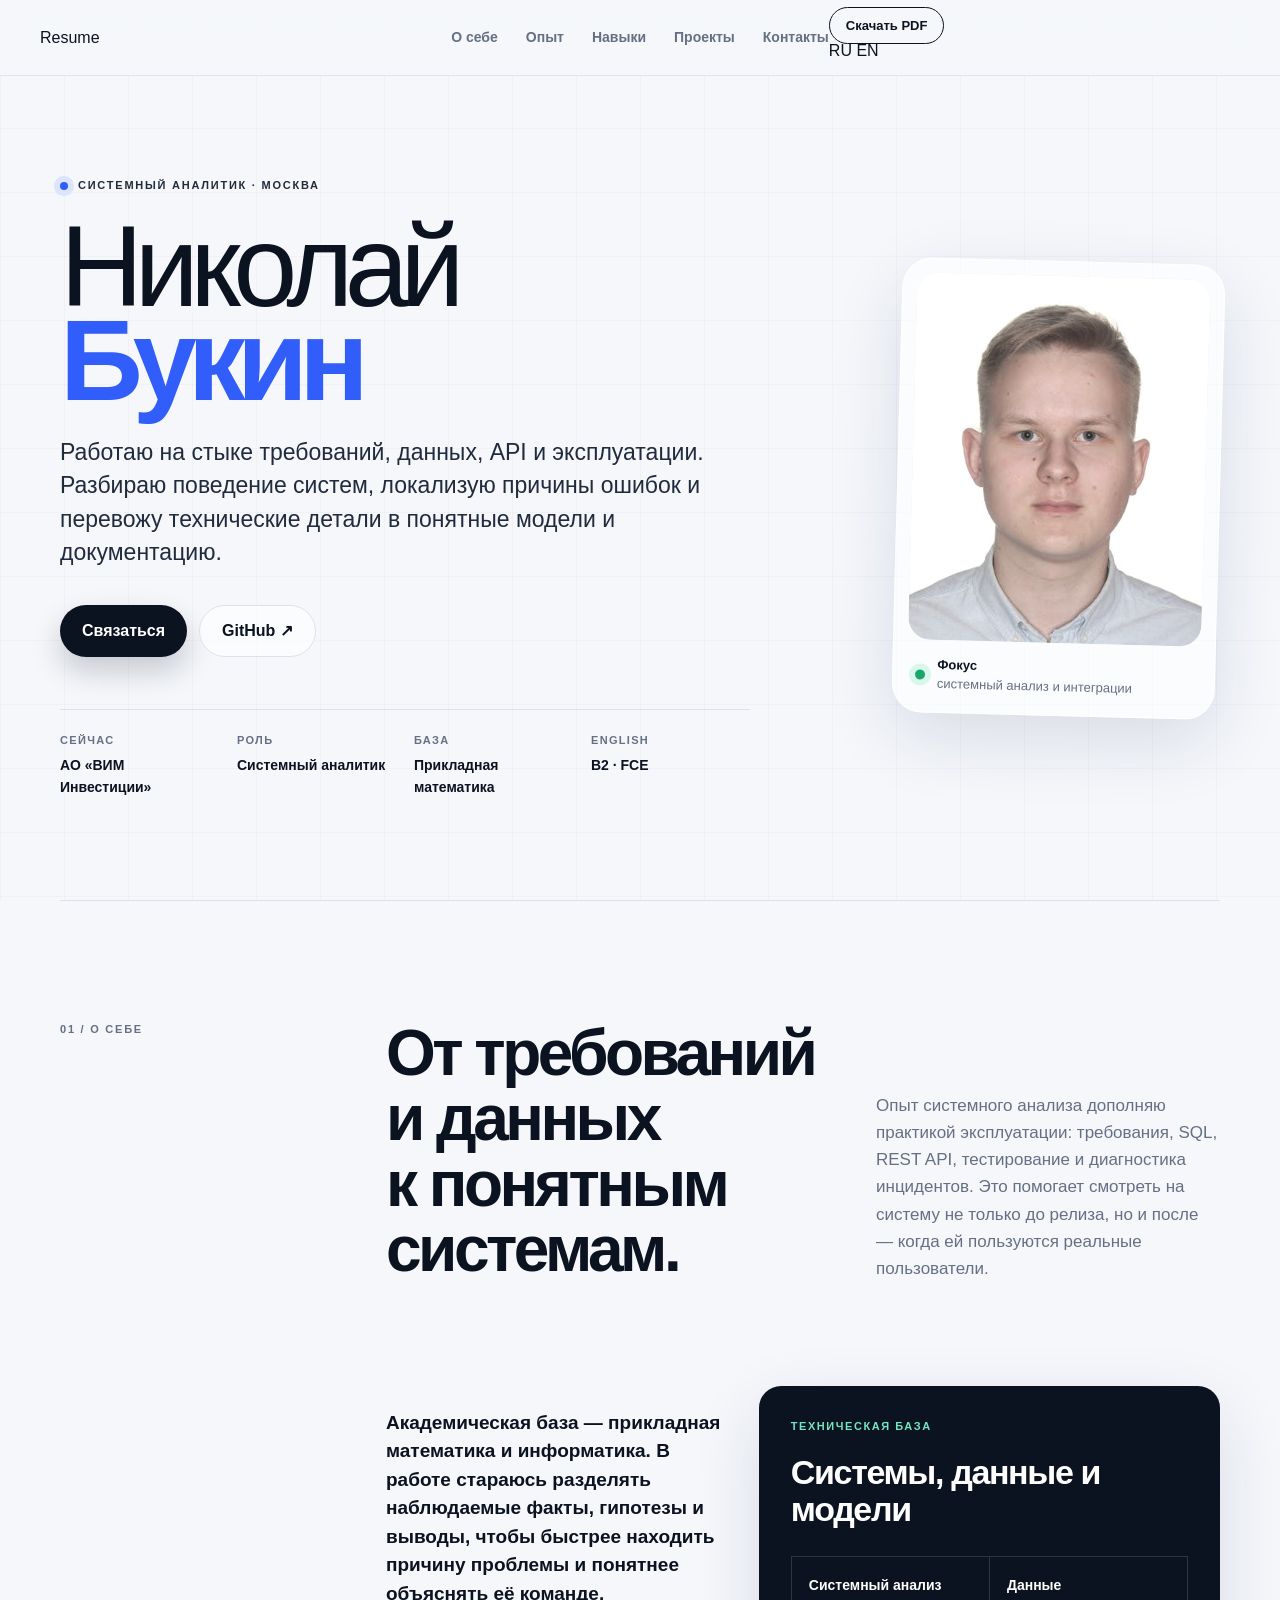
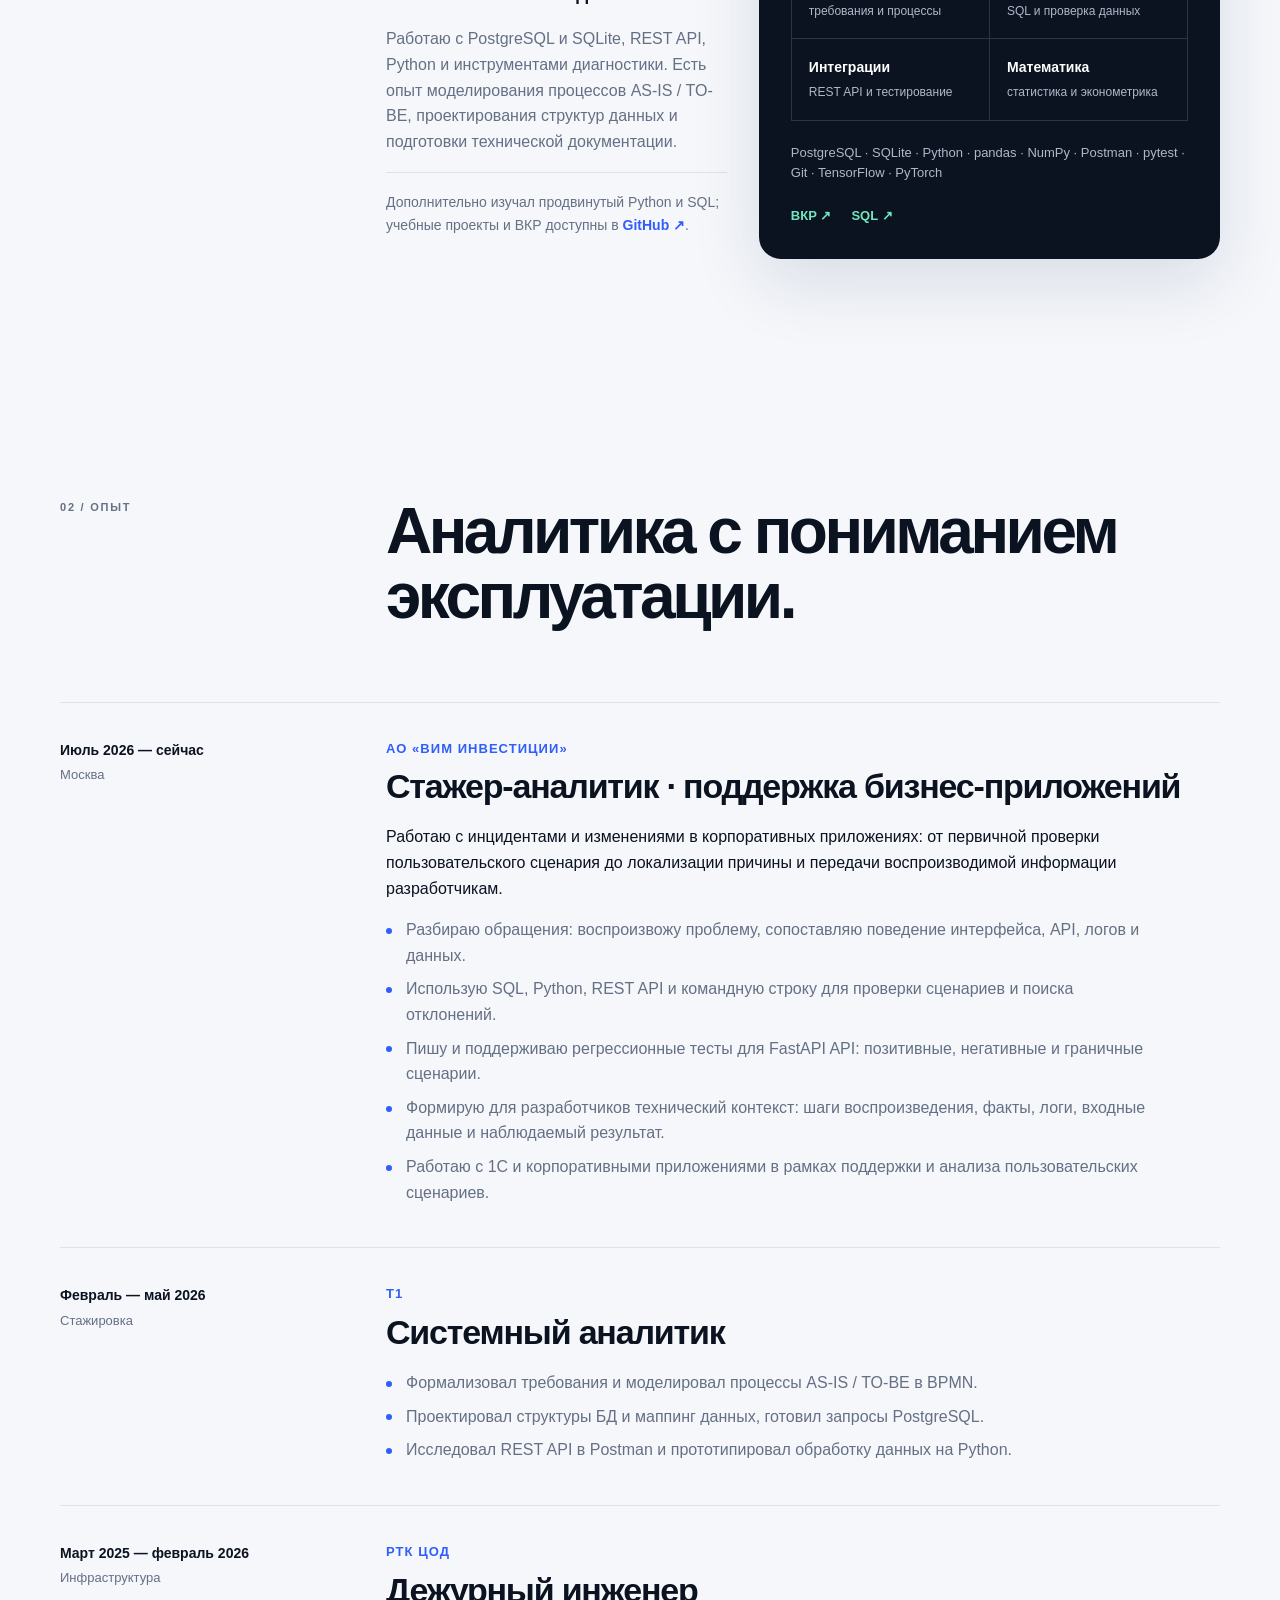
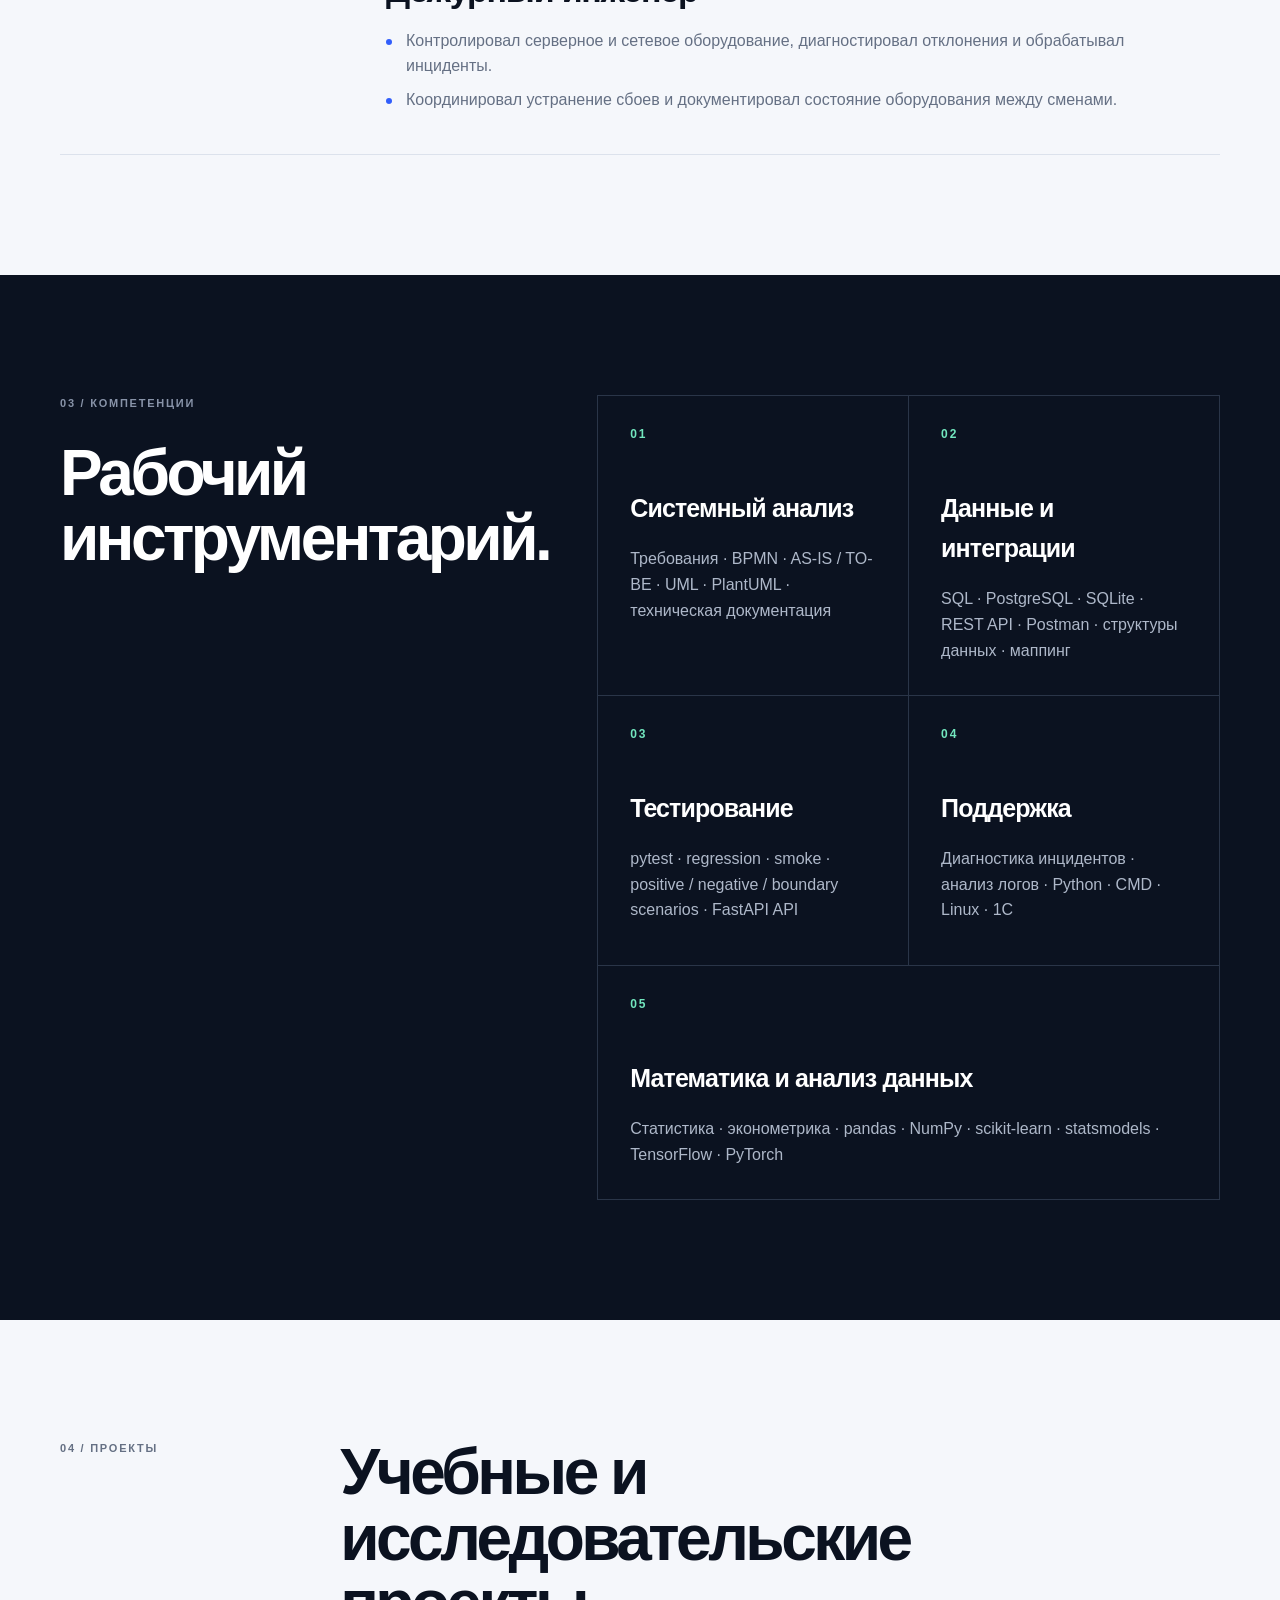
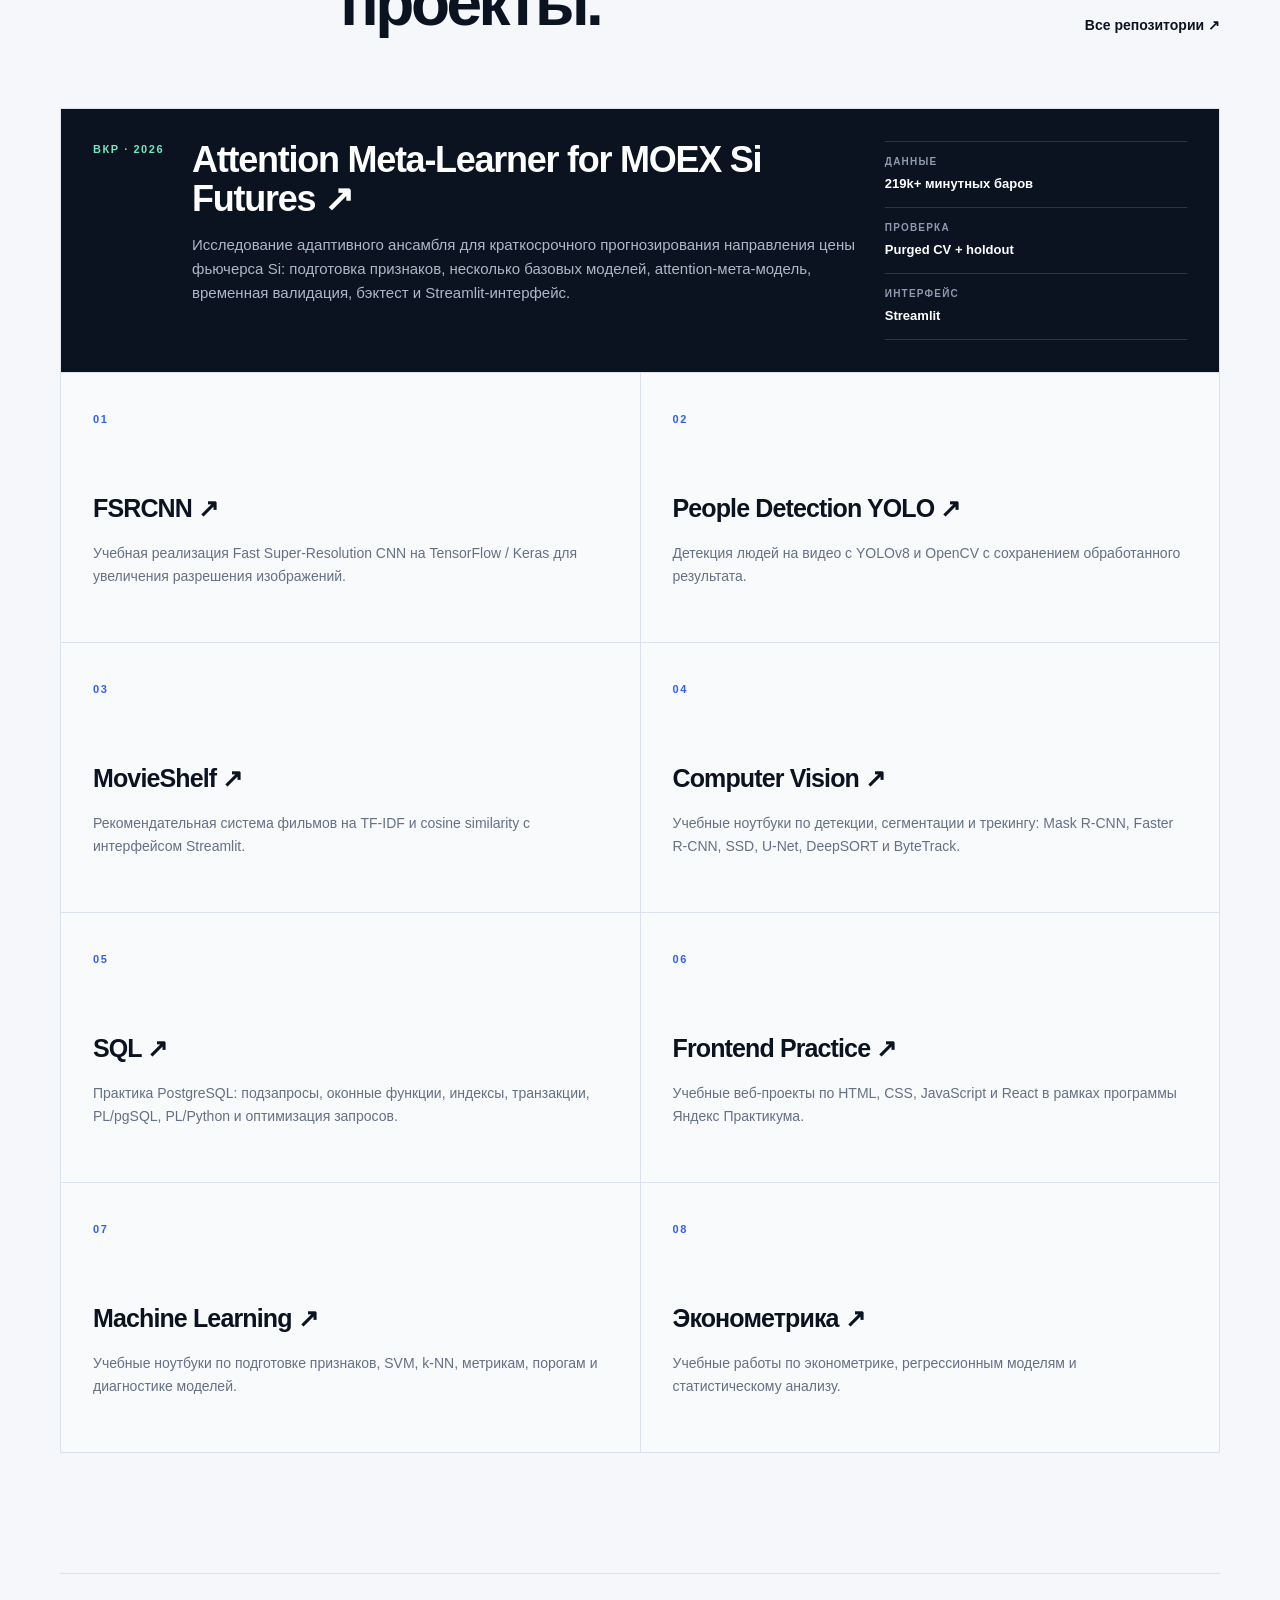
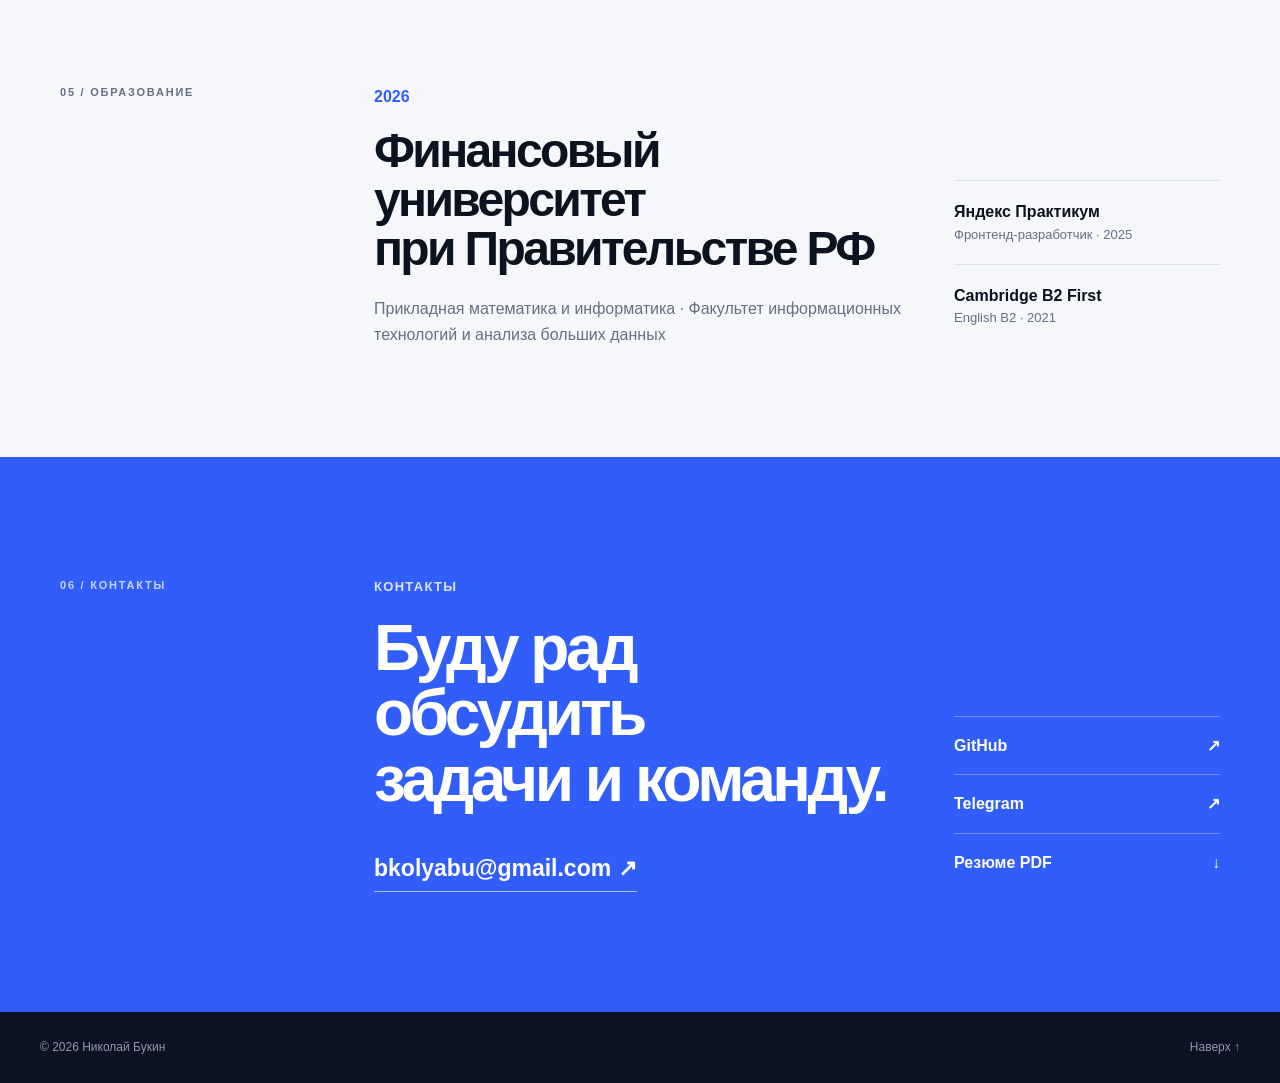
==== commit 9216592c: "Update Russian portfolio page" ====
--- a/index.html
+++ b/index.html
@@ -1,325 +1,261 @@
 <!doctype html>
 <html lang="ru">
-  <head>
-    <meta charset="utf-8">
-    <meta name="viewport" content="width=device-width, initial-scale=1">
-    <meta
-      name="description"
-      content="Николай Букин — системный аналитик с базой в прикладной математике и анализе данных. BPMN, SQL, REST API, Python и поддержка бизнес-приложений."
-    >
-    <meta name="theme-color" content="#0b1220">
-    <title>Николай Букин — системный аналитик</title>
-    <link rel="stylesheet" href="assets/styles/portfolio-2026-v2.css">
-    <link rel="icon" type="image/png" sizes="32x32" href="assets/img/favicon_io/favicon-32x32.png">
-  </head>
-  <body>
-    <a class="skip-link" href="#main">Перейти к содержанию</a>
-
-    <header class="site-header">
-      <a class="monogram" href="#top" aria-label="На главную">NB<span>.</span></a>
-      <nav class="site-nav" aria-label="Основная навигация">
-        <a href="#about">О себе</a>
-        <a href="#experience">Опыт</a>
-        <a href="#skills">Навыки</a>
-        <a href="#projects">Проекты</a>
-        <a href="#contact">Контакты</a>
-      </nav>
-      <a class="header-cta" href="assets/docs/Nikolay-Bukin-CV.pdf" download>Резюме PDF</a>
-    </header>
-
-    <main id="main">
-      <section class="hero section-shell" id="top">
-        <div class="hero-copy">
-          <p class="eyebrow"><span></span> Системный аналитик · Москва</p>
-          <h1>Николай<br><strong>Букин</strong></h1>
-          <p class="hero-lead">
-            Соединяю бизнес-требования, данные и техническую реализацию.
-            Математическую подготовку и инженерный опыт применяю к формализации
-            процессов, проектированию интеграций и поддержке корпоративных приложений.
+<head>
+  <meta charset="utf-8">
+  <meta name="viewport" content="width=device-width, initial-scale=1">
+  <meta name="description" content="Николай Букин — системный аналитик. Требования, SQL, REST API, Python, тестирование и поддержка бизнес-приложений.">
+  <meta name="theme-color" content="#0b1220">
+  <title>Николай Букин — системный аналитик</title>
+  <link rel="stylesheet" href="assets/styles/portfolio-2026-v2.css">
+  <link rel="icon" type="image/png" sizes="32x32" href="assets/img/favicon_io/favicon-32x32.png">
+</head>
+<body>
+  <a class="skip-link" href="#main">Перейти к содержанию</a>
+
+  <header class="site-header">
+    <a class="brand-word" href="#top" aria-label="На главную">Resume</a>
+
+    <nav class="site-nav" aria-label="Основная навигация">
+      <a href="#about">О себе</a>
+      <a href="#experience">Опыт</a>
+      <a href="#skills">Навыки</a>
+      <a href="#projects">Проекты</a>
+      <a href="#contact">Контакты</a>
+    </nav>
+
+    <div class="header-actions">
+      <a class="header-cta" href="assets/docs/Nikolay-Bukin-CV-RU.pdf" download>Скачать PDF</a>
+      <div class="language-switch" aria-label="Выбор языка">
+        <span class="is-active" aria-current="page">RU</span>
+        <a href="en.html">EN</a>
+      </div>
+    </div>
+  </header>
+
+  <main id="main">
+    <section class="hero section-shell" id="top">
+      <div class="hero-copy">
+        <p class="eyebrow"><span></span> Системный аналитик · Москва</p>
+        <h1>Николай<br><strong>Букин</strong></h1>
+        <p class="hero-lead">
+          Работаю на стыке требований, данных, API и эксплуатации. Разбираю поведение систем,
+          локализую причины ошибок и перевожу технические детали в понятные модели и документацию.
+        </p>
+        <div class="hero-actions">
+          <a class="button button-primary" href="mailto:bkolyabu@gmail.com">Связаться</a>
+          <a class="button button-secondary" href="https://github.com/Boo4kin" target="_blank" rel="noreferrer">GitHub ↗</a>
+        </div>
+        <dl class="hero-facts" aria-label="Ключевая информация">
+          <div><dt>Сейчас</dt><dd>АО «ВИМ Инвестиции»</dd></div>
+          <div><dt>Роль</dt><dd>Системный аналитик</dd></div>
+          <div><dt>База</dt><dd>Прикладная математика</dd></div>
+          <div><dt>English</dt><dd>B2 · FCE</dd></div>
+        </dl>
+      </div>
+
+      <aside class="portrait-card" aria-label="Профессиональный профиль">
+        <div class="portrait-frame">
+          <img src="assets/img/nikolay-bukin-profile.jpg" alt="Николай Букин" width="389" height="486">
+        </div>
+        <div class="portrait-note">
+          <span class="status-dot" aria-hidden="true"></span>
+          <p><strong>Фокус</strong><br>системный анализ и интеграции</p>
+        </div>
+      </aside>
+    </section>
+
+    <section class="statement section-shell" id="about" aria-labelledby="about-title">
+      <p class="section-number">01 / О себе</p>
+      <div class="statement-intro">
+        <h2 id="about-title">От требований и данных<br>к понятным системам.</h2>
+        <p>
+          Опыт системного анализа дополняю практикой эксплуатации: требования, SQL, REST API,
+          тестирование и диагностика инцидентов. Это помогает смотреть на систему не только
+          до релиза, но и после — когда ей пользуются реальные пользователи.
+        </p>
+      </div>
+      <div class="about-details">
+        <div class="about-story">
+          <p class="about-lead">
+            Академическая база — прикладная математика и информатика. В работе стараюсь
+            разделять наблюдаемые факты, гипотезы и выводы, чтобы быстрее находить причину
+            проблемы и понятнее объяснять её команде.
           </p>
-          <div class="hero-actions">
-            <a class="button button-primary" href="mailto:bkolyabu@gmail.com">Обсудить позицию</a>
-            <a class="button button-secondary" href="https://github.com/Boo4kin" target="_blank" rel="noreferrer">GitHub ↗</a>
-          </div>
-          <dl class="hero-facts" aria-label="Ключевая информация">
-            <div>
-              <dt>Сейчас</dt>
-              <dd>АО «ВИМ Инвестиции»</dd>
-            </div>
-            <div>
-              <dt>Фокус</dt>
-              <dd>Системный анализ</dd>
-            </div>
-            <div>
-              <dt>База</dt>
-              <dd>Прикладная математика</dd>
-            </div>
-            <div>
-              <dt>English</dt>
-              <dd>B2 · FCE</dd>
-            </div>
+          <p>
+            Работаю с PostgreSQL и SQLite, REST API, Python и инструментами диагностики.
+            Есть опыт моделирования процессов AS-IS / TO-BE, проектирования структур данных
+            и подготовки технической документации.
+          </p>
+          <p class="about-proof">
+            Дополнительно изучал продвинутый Python и SQL; учебные проекты и ВКР доступны в
+            <a href="https://github.com/Boo4kin" target="_blank" rel="noreferrer">GitHub ↗</a>.
+          </p>
+        </div>
+
+        <article class="math-profile" aria-labelledby="math-title">
+          <p class="math-profile__label">Техническая база</p>
+          <h3 id="math-title">Системы, данные и модели</h3>
+          <div class="math-profile__grid">
+            <div class="math-profile__item"><strong>Системный анализ</strong><span>требования и процессы</span></div>
+            <div class="math-profile__item"><strong>Данные</strong><span>SQL и проверка данных</span></div>
+            <div class="math-profile__item"><strong>Интеграции</strong><span>REST API и тестирование</span></div>
+            <div class="math-profile__item"><strong>Математика</strong><span>статистика и эконометрика</span></div>
+          </div>
+          <p class="math-profile__tools">PostgreSQL · SQLite · Python · pandas · NumPy · Postman · pytest · Git · TensorFlow · PyTorch</p>
+          <div class="math-profile__links">
+            <a href="https://github.com/Boo4kin/attention-meta-learner-moex" target="_blank" rel="noreferrer">ВКР ↗</a>
+            <a href="https://github.com/Boo4kin/Boo4kin/tree/main/SQL" target="_blank" rel="noreferrer">SQL ↗</a>
+          </div>
+        </article>
+      </div>
+    </section>
+
+    <section class="section-shell section-block" id="experience">
+      <header class="section-heading">
+        <p class="section-number">02 / Опыт</p>
+        <h2>Аналитика с пониманием<br>эксплуатации.</h2>
+      </header>
+
+      <div class="timeline">
+        <article class="timeline-item timeline-item--current">
+          <div class="timeline-meta">
+            <p>Июль 2026 — сейчас</p>
+            <span>Москва</span>
+          </div>
+          <div class="timeline-content">
+            <p class="company">АО «ВИМ Инвестиции»</p>
+            <h3>Стажер-аналитик · поддержка бизнес-приложений</h3>
+            <p class="experience-summary">
+              Работаю с инцидентами и изменениями в корпоративных приложениях: от первичной
+              проверки пользовательского сценария до локализации причины и передачи
+              воспроизводимой информации разработчикам.
+            </p>
+            <ul>
+              <li>Разбираю обращения: воспроизвожу проблему, сопоставляю поведение интерфейса, API, логов и данных.</li>
+              <li>Использую SQL, Python, REST API и командную строку для проверки сценариев и поиска отклонений.</li>
+              <li>Пишу и поддерживаю регрессионные тесты для FastAPI API: позитивные, негативные и граничные сценарии.</li>
+              <li>Формирую для разработчиков технический контекст: шаги воспроизведения, факты, логи, входные данные и наблюдаемый результат.</li>
+              <li>Работаю с 1С и корпоративными приложениями в рамках поддержки и анализа пользовательских сценариев.</li>
+            </ul>
+          </div>
+        </article>
+
+        <article class="timeline-item">
+          <div class="timeline-meta">
+            <p>Февраль — май 2026</p>
+            <span>Стажировка</span>
+          </div>
+          <div class="timeline-content">
+            <p class="company">Т1</p>
+            <h3>Системный аналитик</h3>
+            <ul>
+              <li>Формализовал требования и моделировал процессы AS-IS / TO-BE в BPMN.</li>
+              <li>Проектировал структуры БД и маппинг данных, готовил запросы PostgreSQL.</li>
+              <li>Исследовал REST API в Postman и прототипировал обработку данных на Python.</li>
+            </ul>
+          </div>
+        </article>
+
+        <article class="timeline-item">
+          <div class="timeline-meta">
+            <p>Март 2025 — февраль 2026</p>
+            <span>Инфраструктура</span>
+          </div>
+          <div class="timeline-content">
+            <p class="company">РТК ЦОД</p>
+            <h3>Дежурный инженер</h3>
+            <ul>
+              <li>Контролировал серверное и сетевое оборудование, диагностировал отклонения и обрабатывал инциденты.</li>
+              <li>Координировал устранение сбоев и документировал состояние оборудования между сменами.</li>
+            </ul>
+          </div>
+        </article>
+      </div>
+    </section>
+
+    <section class="skills-band" id="skills">
+      <div class="section-shell skills-layout">
+        <header class="section-heading light">
+          <p class="section-number">03 / Компетенции</p>
+          <h2>Рабочий<br>инструментарий.</h2>
+        </header>
+        <div class="skill-groups">
+          <article><p>01</p><h3>Системный анализ</h3><span>Требования · BPMN · AS-IS / TO-BE · UML · PlantUML · техническая документация</span></article>
+          <article><p>02</p><h3>Данные и интеграции</h3><span>SQL · PostgreSQL · SQLite · REST API · Postman · структуры данных · маппинг</span></article>
+          <article><p>03</p><h3>Тестирование</h3><span>pytest · regression · smoke · positive / negative / boundary scenarios · FastAPI API</span></article>
+          <article><p>04</p><h3>Поддержка</h3><span>Диагностика инцидентов · анализ логов · Python · CMD · Linux · 1С</span></article>
+          <article class="skill-math"><p>05</p><h3>Математика и анализ данных</h3><span>Статистика · эконометрика · pandas · NumPy · scikit-learn · statsmodels · TensorFlow · PyTorch</span></article>
+        </div>
+      </div>
+    </section>
+
+    <section class="section-shell section-block" id="projects">
+      <header class="section-heading projects-heading">
+        <div>
+          <p class="section-number">04 / Проекты</p>
+          <h2>Учебные и исследовательские<br>проекты.</h2>
+        </div>
+        <a class="text-link" href="https://github.com/Boo4kin?tab=repositories" target="_blank" rel="noreferrer">Все репозитории ↗</a>
+      </header>
+
+      <div class="projects-grid">
+        <article class="project-card project-card--featured">
+          <span>ВКР · 2026</span>
+          <div>
+            <h3><a href="https://github.com/Boo4kin/attention-meta-learner-moex" target="_blank" rel="noreferrer">Attention Meta-Learner for MOEX Si Futures ↗</a></h3>
+            <p>Исследование адаптивного ансамбля для краткосрочного прогнозирования направления цены фьючерса Si: подготовка признаков, несколько базовых моделей, attention-мета-модель, временная валидация, бэктест и Streamlit-интерфейс.</p>
+          </div>
+          <dl class="project-metrics">
+            <div><dt>Данные</dt><dd>219k+ минутных баров</dd></div>
+            <div><dt>Проверка</dt><dd>Purged CV + holdout</dd></div>
+            <div><dt>Интерфейс</dt><dd>Streamlit</dd></div>
           </dl>
-        </div>
-
-        <aside class="portrait-card" aria-label="Профессиональный профиль">
-          <div class="portrait-frame">
-            <img src="assets/img/nikolay-bukin-profile.jpg" alt="Николай Букин" width="389" height="486">
-          </div>
-          <div class="portrait-note">
-            <span class="status-dot" aria-hidden="true"></span>
-            <p><strong>Рассматриваю позиции</strong><br>системного аналитика</p>
-          </div>
-        </aside>
-      </section>
-
-      <section class="statement section-shell" id="about" aria-labelledby="about-title">
-        <p class="section-number">01 / О себе</p>
-        <div class="statement-intro">
-          <h2 id="about-title">От математики и данных<br>к понятным системам.</h2>
-          <p>
-            Опыт формализации требований, моделирования процессов AS-IS и TO-BE,
-            работы с SQL и REST API, а также инженерной диагностики инцидентов в ЦОД.
-            Понимаю жизненный цикл системы от запроса бизнеса до сопровождения в эксплуатации.
-          </p>
-        </div>
-        <div class="about-details">
-          <div class="about-story">
-            <p class="about-lead">
-              Программирую со старших классов. Академическая база — прикладная математика
-              и информатика; она сформировала привычку раскладывать сложные задачи на модели,
-              допущения и проверяемые связи.
-            </p>
-            <p>
-              Практиковал PostgreSQL и SQLite на данных авиаперевозок: JOIN, фильтрацию,
-              индексы, функции, транзакции, уровни изоляции и блокировки. Автоматизировал
-              расчеты в Excel с помощью формул, сводных таблиц и VBA.
-            </p>
-            <p class="about-proof">
-              Дополнительно прошел курсы Stepik по продвинутому Python и SQL и публиковал
-              учебные Python-пакеты на <a href="https://pypi.org/user/Boo4kin/" target="_blank" rel="noreferrer">PyPI ↗</a>.
-            </p>
-          </div>
-          <article class="math-profile" aria-labelledby="math-title">
-            <p class="math-profile__label">Математический профиль</p>
-            <h3 id="math-title">Модели, вычисления и данные</h3>
-            <div class="math-profile__grid">
-              <div class="math-profile__item">
-                <strong>Дискретная математика</strong>
-                <span>формальные модели</span>
-              </div>
-              <div class="math-profile__item">
-                <strong>Математический анализ</strong>
-                <span>вычислительная база</span>
-              </div>
-              <div class="math-profile__item">
-                <strong>Эконометрика</strong>
-                <span>регрессии и временные ряды</span>
-              </div>
-              <div class="math-profile__item">
-                <strong>Статистика и ML</strong>
-                <span>классификация и прогнозирование</span>
-              </div>
-            </div>
-            <p class="math-profile__tools">NumPy · pandas · SymPy · SciPy · Matplotlib · statsmodels · scikit-learn · PyTorch · numba</p>
-            <div class="math-profile__links">
-              <a href="https://github.com/Boo4kin/attention-meta-learner-moex" target="_blank" rel="noreferrer">Дипломный проект ↗</a>
-              <a href="https://github.com/Boo4kin/Boo4kin/tree/main/%D0%AD%D0%BA%D0%BE%D0%BD%D0%BE%D0%BC%D0%B5%D1%82%D1%80%D0%B8%D0%BA%D0%B0" target="_blank" rel="noreferrer">Эконометрика ↗</a>
-            </div>
-          </article>
-        </div>
-      </section>
-
-      <section class="section-shell section-block" id="experience">
-        <header class="section-heading">
-          <p class="section-number">02 / Опыт</p>
-          <h2>Практика на стыке<br>аналитики и эксплуатации</h2>
-        </header>
-
-        <div class="timeline">
-          <article class="timeline-item">
-            <div class="timeline-meta">
-              <p>Июль 2026 — сейчас</p>
-              <span>Москва</span>
-            </div>
-            <div class="timeline-content">
-              <p class="company">АО «ВИМ Инвестиции»</p>
-              <h3>Стажер-аналитик · поддержка бизнес-приложений</h3>
-              <ul>
-                <li>Диагностирую обращения по бизнес-приложениям, проверяю данные и локализую причины ошибок.</li>
-                <li>Использую SQL, Python и CMD для проверки сценариев работы систем и анализа данных.</li>
-                <li>Работаю с 1С и администрированием Bitrix, фиксирую результаты разбора для смежных специалистов.</li>
-              </ul>
-            </div>
-          </article>
-
-          <article class="timeline-item">
-            <div class="timeline-meta">
-              <p>Февраль — май 2026</p>
-              <span>Стажировка</span>
-            </div>
-            <div class="timeline-content">
-              <p class="company">Т1</p>
-              <h3>Системный аналитик</h3>
-              <ul>
-                <li>Формализовал требования и моделировал процессы AS-IS / TO-BE в BPMN.</li>
-                <li>Проектировал структуры БД и маппинг данных, готовил запросы PostgreSQL.</li>
-                <li>Исследовал REST API в Postman и прототипировал обработку данных на Python.</li>
-              </ul>
-            </div>
-          </article>
-
-          <article class="timeline-item">
-            <div class="timeline-meta">
-              <p>Март 2025 — февраль 2026</p>
-              <span>Инфраструктура</span>
-            </div>
-            <div class="timeline-content">
-              <p class="company">РТК ЦОД</p>
-              <h3>Дежурный инженер</h3>
-              <ul>
-                <li>Контролировал серверное и сетевое оборудование, диагностировал отклонения и обрабатывал инциденты.</li>
-                <li>Координировал устранение сбоев и документировал состояние оборудования между сменами.</li>
-              </ul>
-            </div>
-          </article>
-        </div>
-      </section>
-
-      <section class="skills-band" id="skills">
-        <div class="section-shell skills-layout">
-          <header class="section-heading light">
-            <p class="section-number">03 / Компетенции</p>
-            <h2>Инструменты для<br>понятных систем</h2>
-          </header>
-          <div class="skill-groups">
-            <article>
-              <p>01</p>
-              <h3>Системный анализ</h3>
-              <span>Сбор и формализация требований · BPMN · AS-IS / TO-BE · UML · PlantUML · техническая документация</span>
-            </article>
-            <article>
-              <p>02</p>
-              <h3>Данные и интеграции</h3>
-              <span>SQL · PostgreSQL · SQLite · REST API · Postman · проектирование БД · маппинг данных</span>
-            </article>
-            <article>
-              <p>03</p>
-              <h3>Разработка</h3>
-              <span>Python · pandas · NumPy · HTML · CSS · JavaScript · Git</span>
-            </article>
-            <article>
-              <p>04</p>
-              <h3>Поддержка</h3>
-              <span>Диагностика инцидентов · CMD · Linux · 1С · администрирование Bitrix · инфраструктура ЦОД</span>
-            </article>
-            <article class="skill-math">
-              <p>05</p>
-              <h3>Математика и анализ данных</h3>
-              <span>Дискретная математика · математический анализ · статистические методы · эконометрика · SymPy · SciPy · Matplotlib · scikit-learn · statsmodels</span>
-            </article>
-          </div>
-        </div>
-      </section>
-
-      <section class="section-shell section-block" id="projects">
-        <header class="section-heading projects-heading">
-          <div>
-            <p class="section-number">04 / Проекты</p>
-            <h2>Практика в коде<br>и данных</h2>
-          </div>
-          <a class="text-link" href="https://github.com/Boo4kin?tab=repositories" target="_blank" rel="noreferrer">Все репозитории ↗</a>
-        </header>
-
-        <div class="projects-grid">
-          <article class="project-card project-card--featured">
-            <span>ВКР · 2026</span>
-            <div>
-              <h3><a href="https://github.com/Boo4kin/attention-meta-learner-moex" target="_blank" rel="noreferrer">Attention Meta-Learner for MOEX Si Futures ↗</a></h3>
-              <p>Адаптивный ансамбль для краткосрочного прогнозирования направления цены фьючерса Si на Московской бирже: 219 529 минутных баров, 29 признаков, CatBoost, LightGBM, KAN/Mamba-proxy и attention-мета-модель.</p>
-            </div>
-            <dl class="project-metrics">
-              <div><dt>Holdout</dt><dd>7 550 наблюдений</dd></div>
-              <div><dt>Проверка</dt><dd>Purged CV + бэктест</dd></div>
-              <div><dt>Интерфейс</dt><dd>Streamlit</dd></div>
-            </dl>
-          </article>
-          <article class="project-card">
-            <span>01</span>
-            <h3><a href="https://github.com/Boo4kin/FSRCNN-ML" target="_blank" rel="noreferrer">FSRCNN-PyTorch ↗</a></h3>
-            <p>Проект с использованием сверточной нейросети Fast Super-Resolution Convolutional Neural Network для увеличения разрешения изображений.</p>
-          </article>
-          <article class="project-card">
-            <span>02</span>
-            <h3><a href="https://github.com/Boo4kin/Boo4kin/tree/main/SQL" target="_blank" rel="noreferrer">SQL ↗</a></h3>
-            <p>Модель системы бронирования авиабилетов: выборки и объединения данных, индексы и функции, транзакции, уровни изоляции и блокировки для корректной конкурентной работы.</p>
-          </article>
-          <article class="project-card">
-            <span>03</span>
-            <h3><a href="https://github.com/Boo4kin/Kraken" target="_blank" rel="noreferrer">Git Kraken ↗</a></h3>
-            <p>Проект для изучения возможностей программы GitKraken.</p>
-          </article>
-          <article class="project-card">
-            <span>04</span>
-            <h3><a href="https://github.com/Boo4kin/Boo4kin/tree/main/ML" target="_blank" rel="noreferrer">ML ↗</a></h3>
-            <p>Разработка и обучение моделей машинного обучения для анализа данных, классификации, регрессии и кластеризации. Используются библиотеки scikit-learn, TensorFlow, PyTorch. Включают обработку изображений, анализ текстов и прогнозирование данных.</p>
-          </article>
-          <article class="project-card">
-            <span>05</span>
-            <h3><a href="https://github.com/Boo4kin/ya-practice-frontend" target="_blank" rel="noreferrer">Фронтенд-разработчик ↗</a></h3>
-            <p>Проект в рамках курса Яндекс Практикум, включающий разработку веб-интерфейсов с использованием HTML, CSS, JavaScript и React.</p>
-          </article>
-          <article class="project-card">
-            <span>06</span>
-            <h3><a href="https://github.com/Boo4kin/Boo4kin/tree/main/Excel" target="_blank" rel="noreferrer">Проекты в Excel ↗</a></h3>
-            <p>Автоматизация расчетов и аналитики с помощью формул, сводных таблиц и VBA: финансовые модели, прогнозирование и визуализация данных.</p>
-          </article>
-          <article class="project-card">
-            <span>07</span>
-            <h3><a href="https://github.com/Boo4kin/Boo4kin/tree/main/%D0%AD%D0%BA%D0%BE%D0%BD%D0%BE%D0%BC%D0%B5%D1%82%D1%80%D0%B8%D0%BA%D0%B0" target="_blank" rel="noreferrer">Эконометрика ↗</a></h3>
-            <p>Статистический анализ экономических процессов, регрессионные модели и временные ряды на Python с использованием statsmodels, pandas и NumPy.</p>
-          </article>
-          <article class="project-card">
-            <span>08</span>
-            <h3><a href="https://github.com/Boo4kin/Boo4kin/tree/main/Recomendation%20streamlit" target="_blank" rel="noreferrer">Рекомендательная система ↗</a></h3>
-            <p>Рекомендательная система с графическим интерфейсом на Streamlit для интерактивного анализа и визуализации данных.</p>
-          </article>
-        </div>
-      </section>
-
-      <section class="section-shell credentials">
-        <p class="section-number">05 / Образование</p>
-        <div class="credential-main">
-          <p>2026</p>
-          <h2>Финансовый университет<br>при Правительстве РФ</h2>
-          <span>Прикладная математика и информатика · Факультет информационных технологий и анализа больших данных</span>
-          <span class="credential-note">Математический анализ · дискретная математика · статистическое моделирование · эконометрика</span>
-        </div>
-        <div class="credential-list">
-          <p><strong>Яндекс Практикум</strong><span>Фронтенд-разработчик · 2025</span></p>
-          <p><strong>Cambridge B2 First</strong><span>English B2 · 2021</span></p>
-        </div>
-      </section>
-
-      <section class="contact-band" id="contact">
-        <div class="section-shell contact-layout">
-          <p class="section-number">06 / Контакты</p>
-          <div>
-            <p class="contact-kicker">Готов обсудить задачи</p>
-            <h2>Сделаем сложную<br>систему понятной.</h2>
-            <a class="contact-email" href="mailto:bkolyabu@gmail.com">bkolyabu@gmail.com ↗</a>
-          </div>
-          <div class="contact-links">
-            <a href="https://github.com/Boo4kin" target="_blank" rel="noreferrer">GitHub <span>↗</span></a>
-            <a href="https://t.me/Boo4kin" target="_blank" rel="noreferrer">Telegram <span>↗</span></a>
-            <a href="assets/docs/Nikolay-Bukin-CV.pdf" download>Резюме PDF <span>↓</span></a>
-          </div>
-        </div>
-      </section>
-    </main>
-
-    <footer class="site-footer">
-      <p>© 2026 Николай Букин</p>
-      <a href="#top">Наверх ↑</a>
-    </footer>
-  </body>
-</html>
+        </article>
+
+        <article class="project-card"><span>01</span><h3><a href="https://github.com/Boo4kin/FSRCNN-ML" target="_blank" rel="noreferrer">FSRCNN ↗</a></h3><p>Учебная реализация Fast Super-Resolution CNN на TensorFlow / Keras для увеличения разрешения изображений.</p></article>
+        <article class="project-card"><span>02</span><h3><a href="https://github.com/Boo4kin/people-detection-yolo" target="_blank" rel="noreferrer">People Detection YOLO ↗</a></h3><p>Детекция людей на видео с YOLOv8 и OpenCV с сохранением обработанного результата.</p></article>
+        <article class="project-card"><span>03</span><h3><a href="https://github.com/Boo4kin/Movieshelf" target="_blank" rel="noreferrer">MovieShelf ↗</a></h3><p>Рекомендательная система фильмов на TF-IDF и cosine similarity с интерфейсом Streamlit.</p></article>
+        <article class="project-card"><span>04</span><h3><a href="https://github.com/Boo4kin/Boo4kin/tree/main/Computer%20Vision" target="_blank" rel="noreferrer">Computer Vision ↗</a></h3><p>Учебные ноутбуки по детекции, сегментации и трекингу: Mask R-CNN, Faster R-CNN, SSD, U-Net, DeepSORT и ByteTrack.</p></article>
+        <article class="project-card"><span>05</span><h3><a href="https://github.com/Boo4kin/Boo4kin/tree/main/SQL" target="_blank" rel="noreferrer">SQL ↗</a></h3><p>Практика PostgreSQL: подзапросы, оконные функции, индексы, транзакции, PL/pgSQL, PL/Python и оптимизация запросов.</p></article>
+        <article class="project-card"><span>06</span><h3><a href="https://github.com/Boo4kin/ya-practice-frontend" target="_blank" rel="noreferrer">Frontend Practice ↗</a></h3><p>Учебные веб-проекты по HTML, CSS, JavaScript и React в рамках программы Яндекс Практикума.</p></article>
+        <article class="project-card"><span>07</span><h3><a href="https://github.com/Boo4kin/Boo4kin/tree/main/ML" target="_blank" rel="noreferrer">Machine Learning ↗</a></h3><p>Учебные ноутбуки по подготовке признаков, SVM, k-NN, метрикам, порогам и диагностике моделей.</p></article>
+        <article class="project-card"><span>08</span><h3><a href="https://github.com/Boo4kin/Boo4kin/tree/main/%D0%AD%D0%BA%D0%BE%D0%BD%D0%BE%D0%BC%D0%B5%D1%82%D1%80%D0%B8%D0%BA%D0%B0" target="_blank" rel="noreferrer">Эконометрика ↗</a></h3><p>Учебные работы по эконометрике, регрессионным моделям и статистическому анализу.</p></article>
+      </div>
+    </section>
+
+    <section class="section-shell credentials">
+      <p class="section-number">05 / Образование</p>
+      <div class="credential-main">
+        <p>2026</p>
+        <h2>Финансовый университет<br>при Правительстве РФ</h2>
+        <span>Прикладная математика и информатика · Факультет информационных технологий и анализа больших данных</span>
+      </div>
+      <div class="credential-list">
+        <p><strong>Яндекс Практикум</strong><span>Фронтенд-разработчик · 2025</span></p>
+        <p><strong>Cambridge B2 First</strong><span>English B2 · 2021</span></p>
+      </div>
+    </section>
+
+    <section class="contact-band" id="contact">
+      <div class="section-shell contact-layout">
+        <p class="section-number">06 / Контакты</p>
+        <div>
+          <p class="contact-kicker">Контакты</p>
+          <h2>Буду рад обсудить<br>задачи и команду.</h2>
+          <a class="contact-email" href="mailto:bkolyabu@gmail.com">bkolyabu@gmail.com ↗</a>
+        </div>
+        <div class="contact-links">
+          <a href="https://github.com/Boo4kin" target="_blank" rel="noreferrer">GitHub <span>↗</span></a>
+          <a href="https://t.me/Boo4kin" target="_blank" rel="noreferrer">Telegram <span>↗</span></a>
+          <a href="assets/docs/Nikolay-Bukin-CV-RU.pdf" download>Резюме PDF <span>↓</span></a>
+        </div>
+      </div>
+    </section>
+  </main>
+
+  <footer class="site-footer">
+    <p>© 2026 Николай Букин</p>
+    <a href="#top">Наверх ↑</a>
+  </footer>
+</body>
+</html>
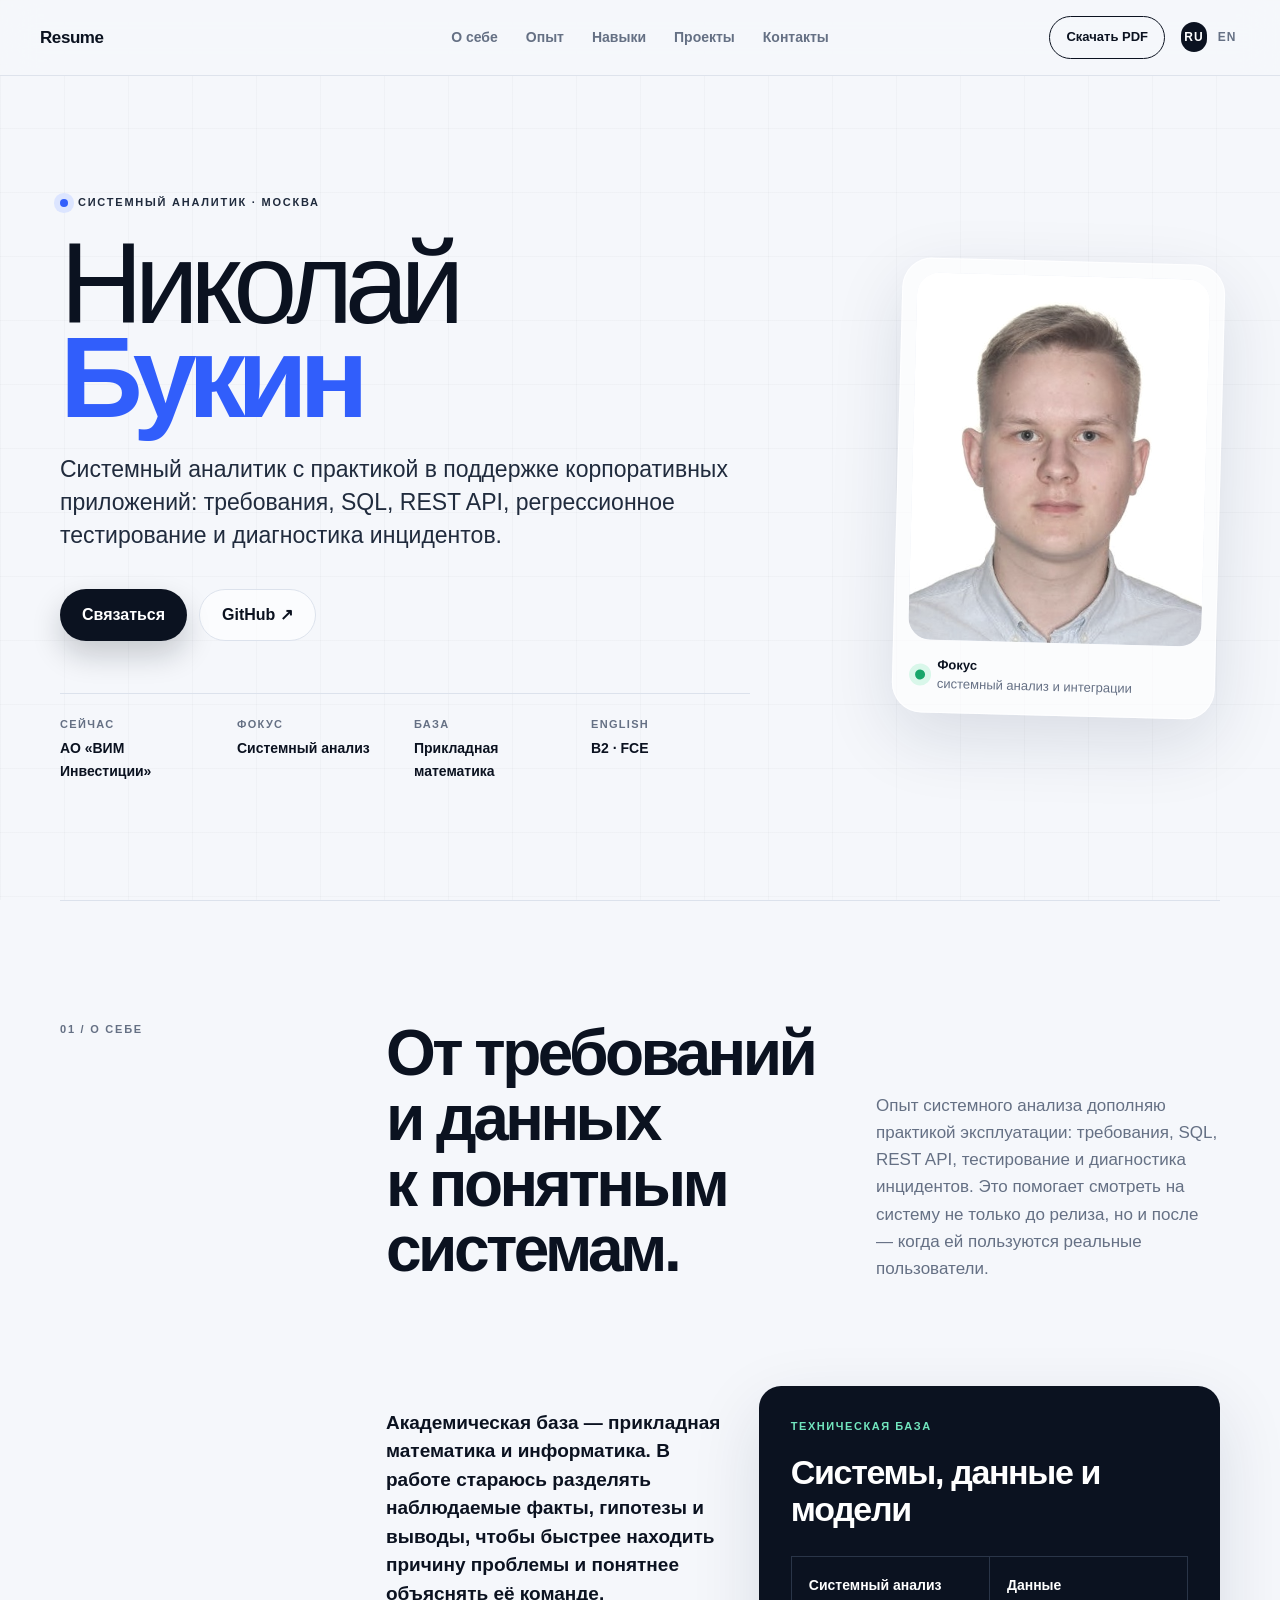
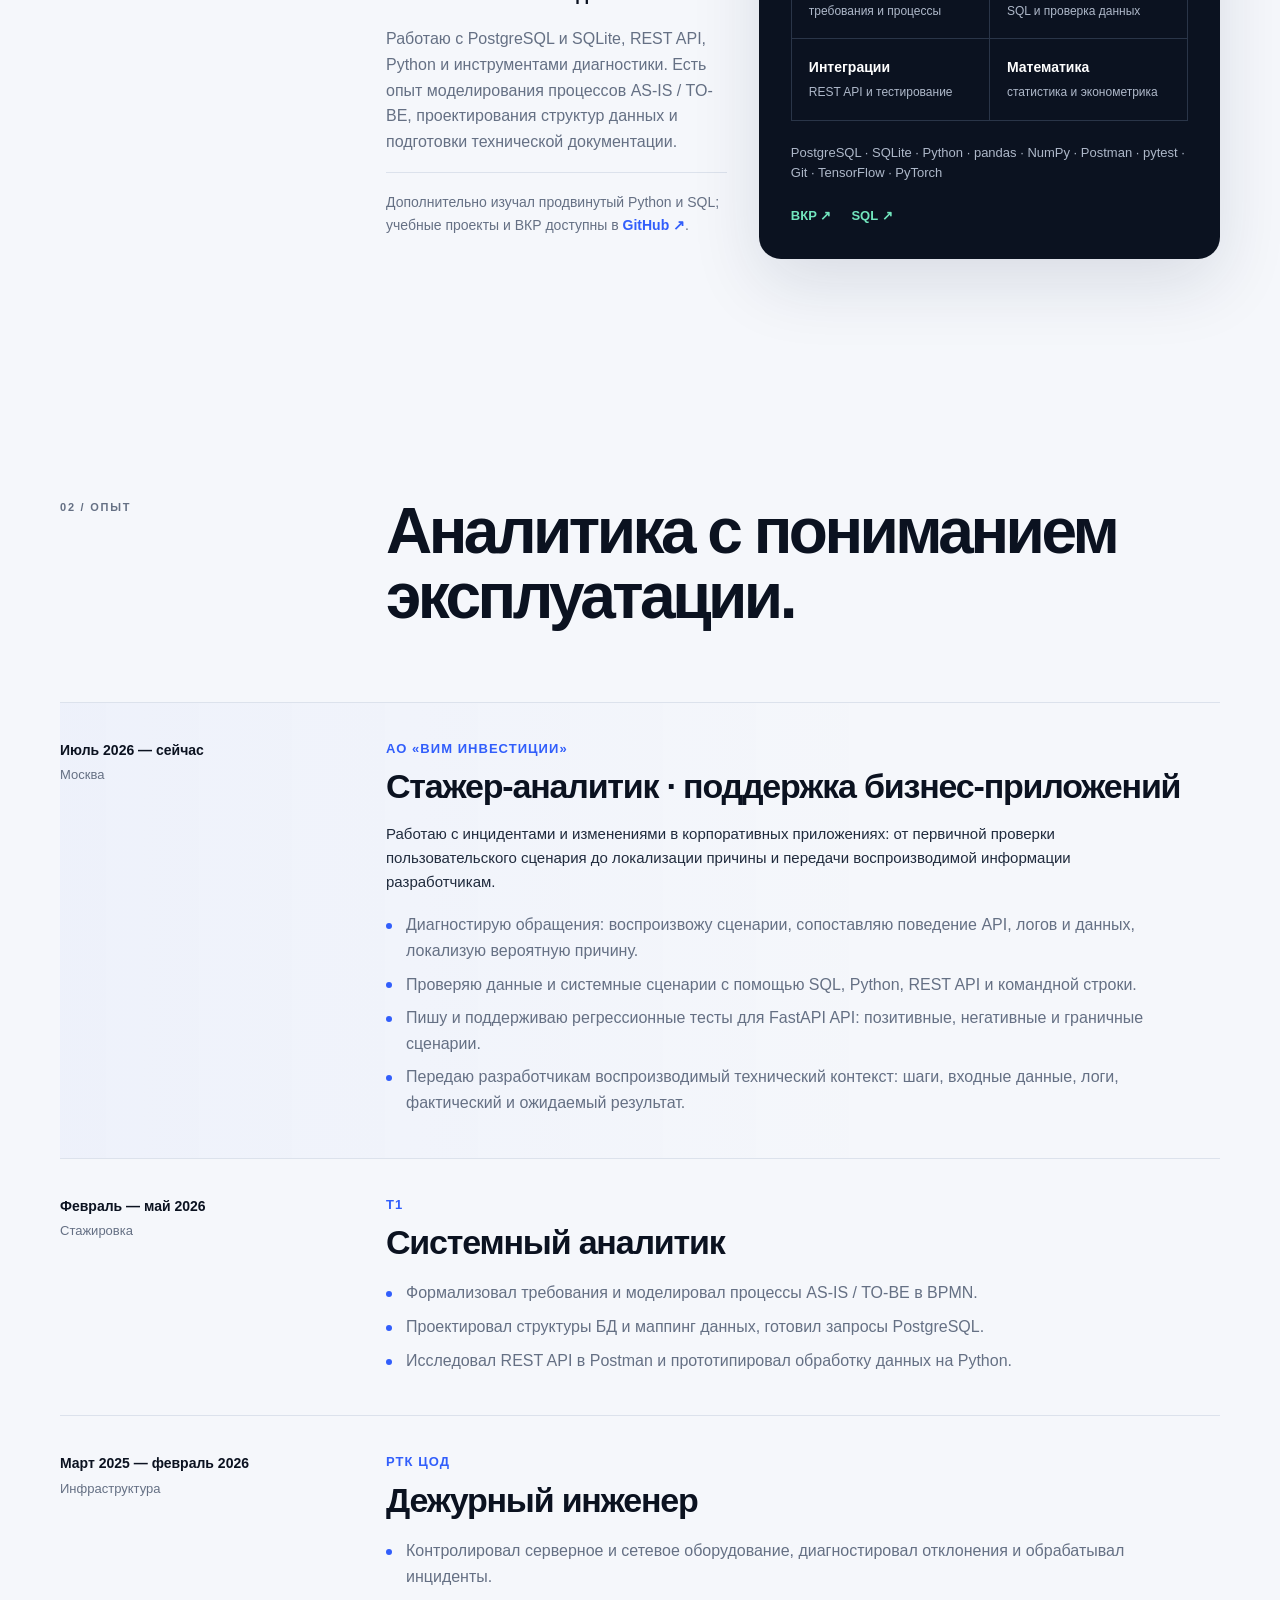
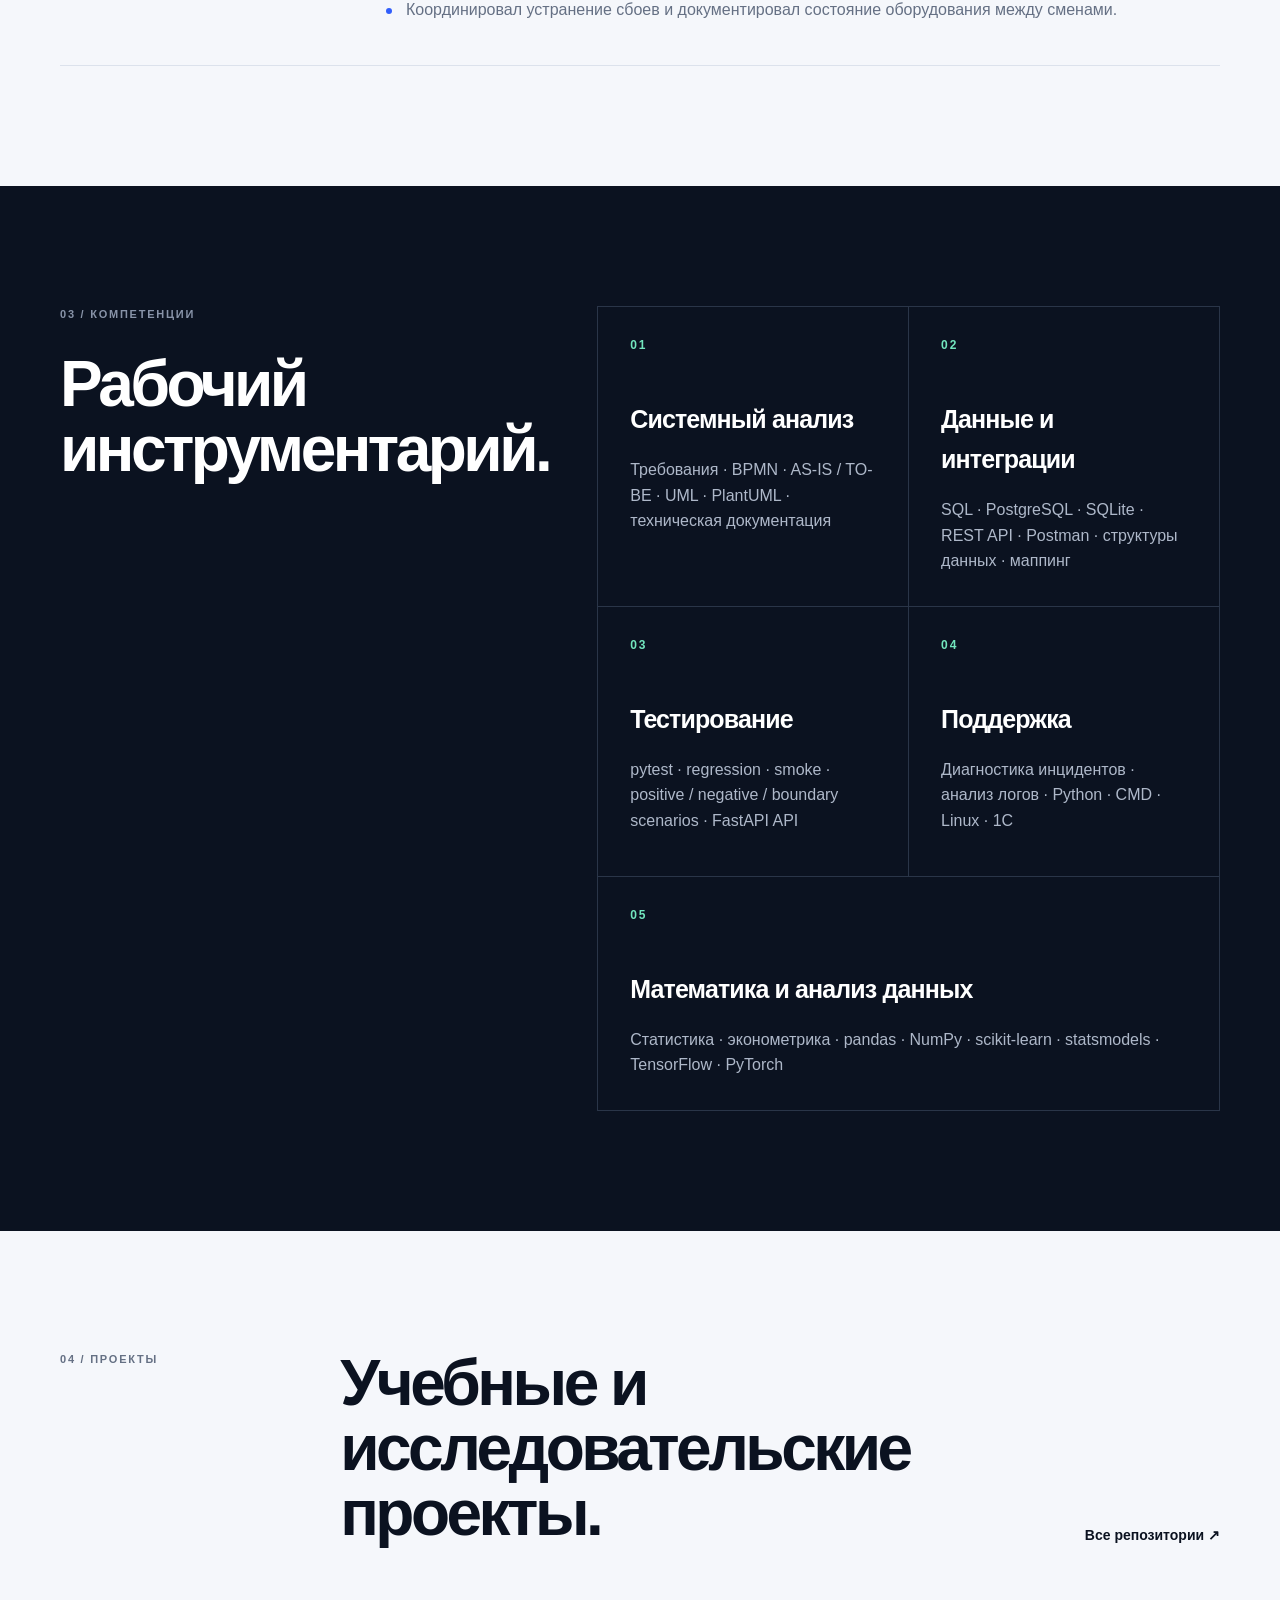
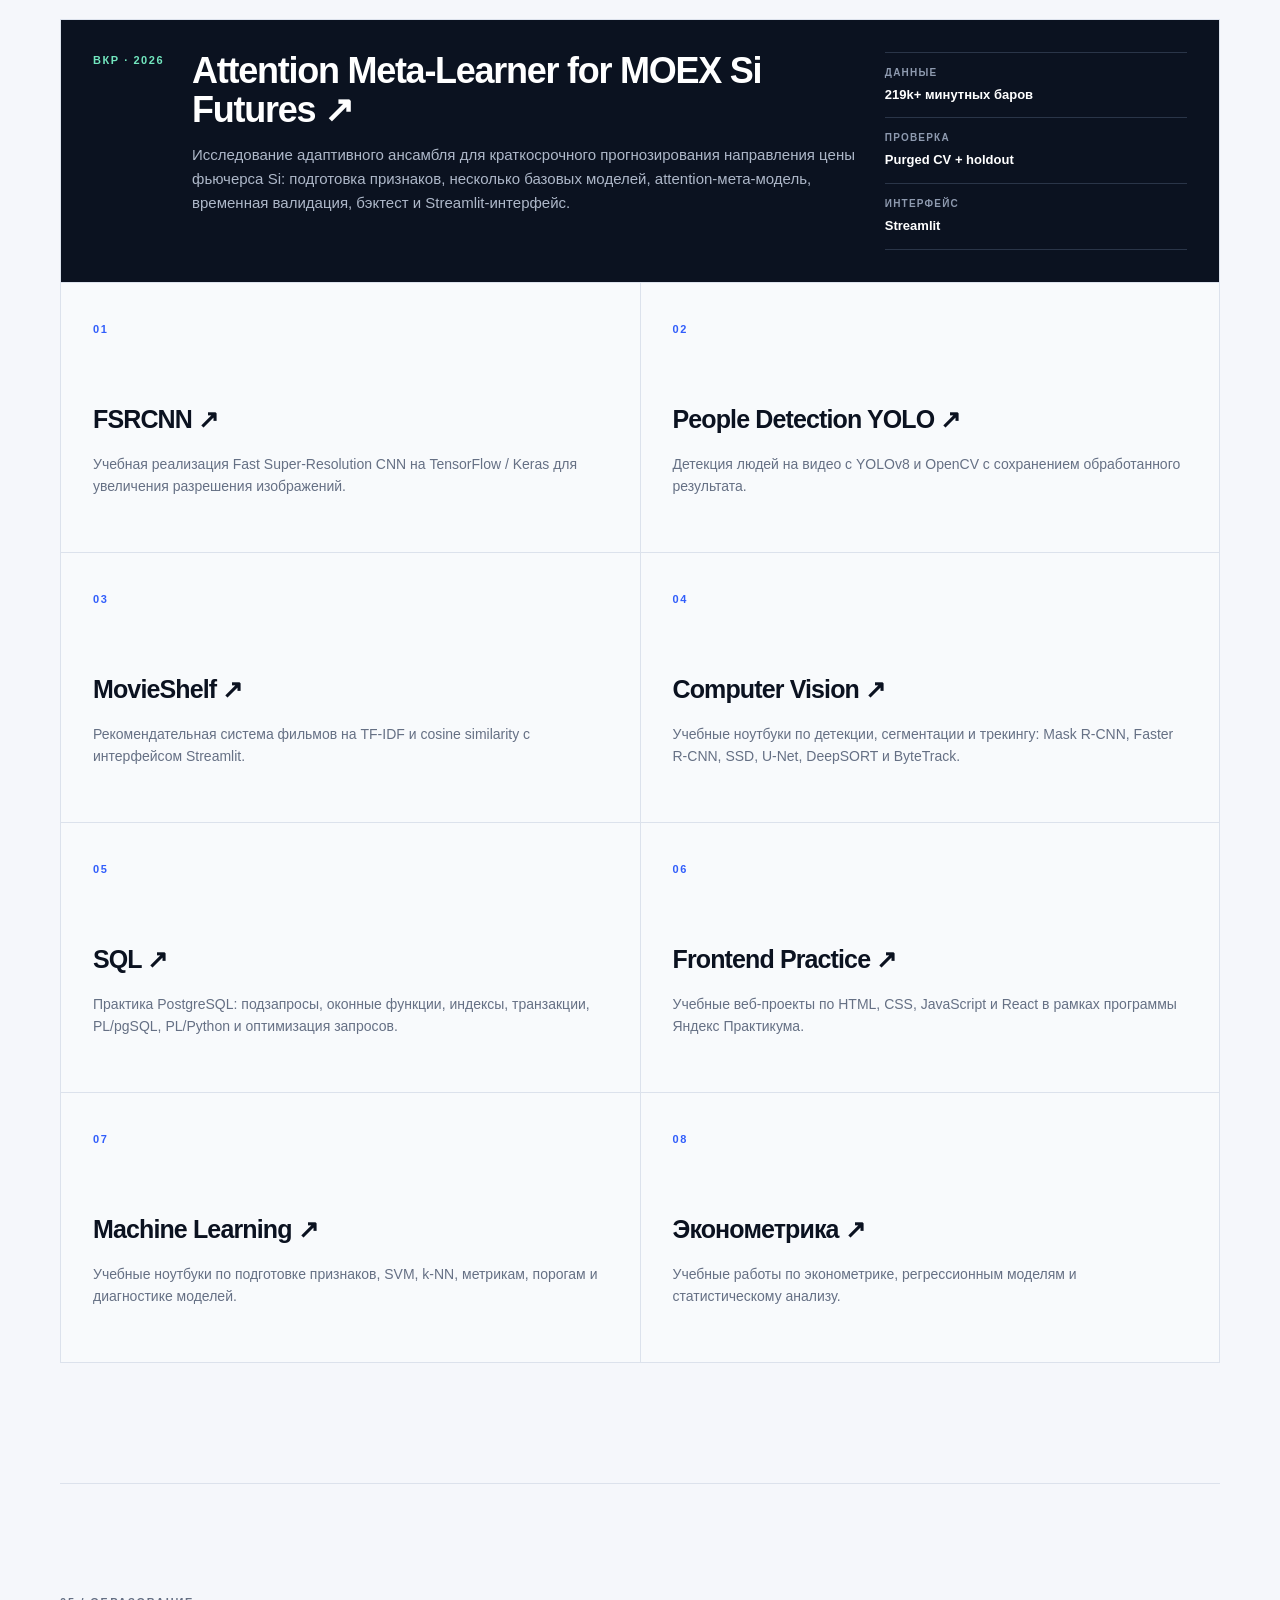
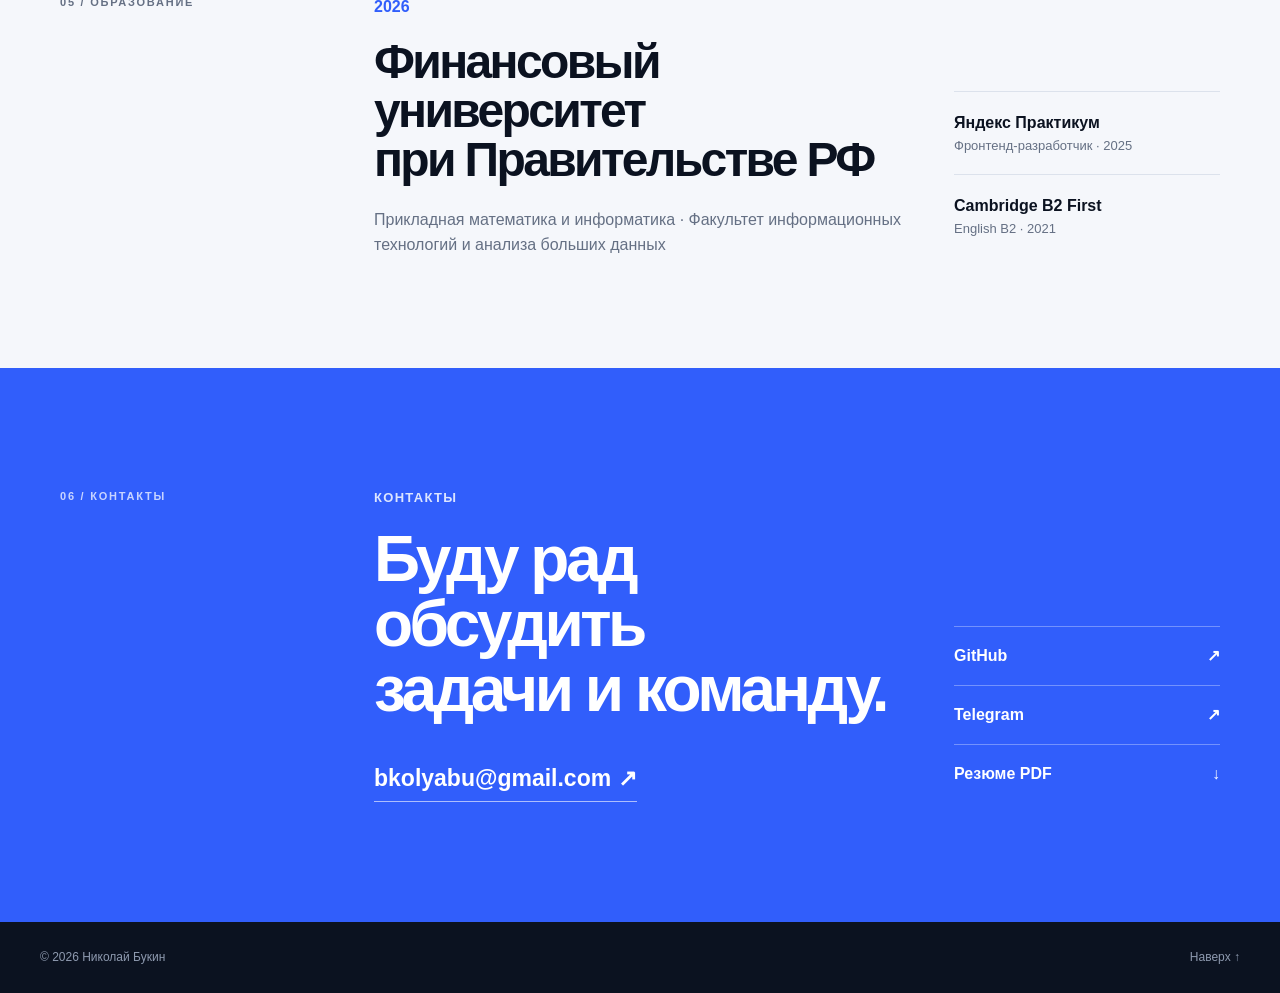
==== commit 719efe72: "Tighten recruiter-facing copy and add CV fallback" ====
--- a/index.html
+++ b/index.html
@@ -24,7 +24,7 @@
     </nav>
 
     <div class="header-actions">
-      <a class="header-cta" href="assets/docs/Nikolay-Bukin-CV-RU.pdf" download>Скачать PDF</a>
+      <a class="header-cta resume-download" href="assets/docs/Nikolay-Bukin-CV.pdf" data-preferred="assets/docs/Nikolay-Bukin-CV-RU.pdf" data-ready-label="Скачать PDF" download>Скачать PDF</a>
       <div class="language-switch" aria-label="Выбор языка">
         <span class="is-active" aria-current="page">RU</span>
         <a href="en.html">EN</a>
@@ -38,8 +38,8 @@
         <p class="eyebrow"><span></span> Системный аналитик · Москва</p>
         <h1>Николай<br><strong>Букин</strong></h1>
         <p class="hero-lead">
-          Работаю на стыке требований, данных, API и эксплуатации. Разбираю поведение систем,
-          локализую причины ошибок и перевожу технические детали в понятные модели и документацию.
+          Системный аналитик с практикой в поддержке корпоративных приложений:
+          требования, SQL, REST API, регрессионное тестирование и диагностика инцидентов.
         </p>
         <div class="hero-actions">
           <a class="button button-primary" href="mailto:bkolyabu@gmail.com">Связаться</a>
@@ -47,7 +47,7 @@
         </div>
         <dl class="hero-facts" aria-label="Ключевая информация">
           <div><dt>Сейчас</dt><dd>АО «ВИМ Инвестиции»</dd></div>
-          <div><dt>Роль</dt><dd>Системный аналитик</dd></div>
+          <div><dt>Фокус</dt><dd>Системный анализ</dd></div>
           <div><dt>База</dt><dd>Прикладная математика</dd></div>
           <div><dt>English</dt><dd>B2 · FCE</dd></div>
         </dl>
@@ -131,11 +131,10 @@
               воспроизводимой информации разработчикам.
             </p>
             <ul>
-              <li>Разбираю обращения: воспроизвожу проблему, сопоставляю поведение интерфейса, API, логов и данных.</li>
-              <li>Использую SQL, Python, REST API и командную строку для проверки сценариев и поиска отклонений.</li>
+              <li>Диагностирую обращения: воспроизвожу сценарии, сопоставляю поведение API, логов и данных, локализую вероятную причину.</li>
+              <li>Проверяю данные и системные сценарии с помощью SQL, Python, REST API и командной строки.</li>
               <li>Пишу и поддерживаю регрессионные тесты для FastAPI API: позитивные, негативные и граничные сценарии.</li>
-              <li>Формирую для разработчиков технический контекст: шаги воспроизведения, факты, логи, входные данные и наблюдаемый результат.</li>
-              <li>Работаю с 1С и корпоративными приложениями в рамках поддержки и анализа пользовательских сценариев.</li>
+              <li>Передаю разработчикам воспроизводимый технический контекст: шаги, входные данные, логи, фактический и ожидаемый результат.</li>
             </ul>
           </div>
         </article>
@@ -247,7 +246,7 @@
         <div class="contact-links">
           <a href="https://github.com/Boo4kin" target="_blank" rel="noreferrer">GitHub <span>↗</span></a>
           <a href="https://t.me/Boo4kin" target="_blank" rel="noreferrer">Telegram <span>↗</span></a>
-          <a href="assets/docs/Nikolay-Bukin-CV-RU.pdf" download>Резюме PDF <span>↓</span></a>
+          <a class="resume-download" href="assets/docs/Nikolay-Bukin-CV.pdf" data-preferred="assets/docs/Nikolay-Bukin-CV-RU.pdf" data-ready-label="Резюме PDF" download>Резюме PDF <span>↓</span></a>
         </div>
       </div>
     </section>
@@ -257,5 +256,6 @@
     <p>© 2026 Николай Букин</p>
     <a href="#top">Наверх ↑</a>
   </footer>
+  <script src="assets/scripts/resume-links.js" defer></script>
 </body>
 </html>
--- a/assets/styles/portfolio-2026-v2.css
+++ b/assets/styles/portfolio-2026-v2.css
@@ -87,14 +87,15 @@
   backdrop-filter: blur(18px);
 }
 
-.monogram {
+.brand-word {
   justify-self: start;
-  font-size: 22px;
+  font-size: 17px;
   font-weight: 850;
-  letter-spacing: -0.06em;
-}
-
-.monogram span {
+  letter-spacing: -0.025em;
+}
+
+.brand-word:hover,
+.brand-word:focus-visible {
   color: var(--accent);
 }
 
@@ -119,8 +120,14 @@
   color: var(--accent);
 }
 
+.header-actions {
+  justify-self: end;
+  display: flex;
+  align-items: center;
+  gap: 14px;
+}
+
 .header-cta {
-  justify-self: end;
   padding: 10px 16px;
   border: 1px solid var(--ink);
   border-radius: 999px;
@@ -1049,3 +1056,77 @@
     transition-duration: 0.01ms !important;
   }
 }
+
+
+.language-switch {
+  display: inline-flex;
+  align-items: center;
+  gap: 7px;
+  padding-left: 2px;
+  font-size: 12px;
+  font-weight: 850;
+  letter-spacing: 0.08em;
+}
+
+.language-switch a,
+.language-switch span {
+  display: inline-flex;
+  min-width: 26px;
+  height: 30px;
+  align-items: center;
+  justify-content: center;
+  border-radius: 999px;
+}
+
+.language-switch a {
+  color: var(--muted);
+}
+
+.language-switch a:hover,
+.language-switch a:focus-visible {
+  color: var(--accent);
+}
+
+.language-switch .is-active {
+  background: var(--ink);
+  color: #fff;
+}
+
+.experience-summary {
+  max-width: 760px;
+  margin: -2px 0 18px;
+  color: var(--ink-soft);
+  font-size: 15px;
+  line-height: 1.6;
+}
+
+.timeline-item--current {
+  background: linear-gradient(90deg, rgba(49,94,251,0.035), transparent 72%);
+}
+
+@media (max-width: 960px) {
+  .header-actions {
+    grid-column: 2;
+  }
+}
+
+@media (max-width: 720px) {
+  .brand-word {
+    font-size: 15px;
+  }
+
+  .header-actions {
+    gap: 8px;
+  }
+
+  .language-switch {
+    gap: 3px;
+    font-size: 11px;
+  }
+
+  .language-switch a,
+  .language-switch span {
+    min-width: 24px;
+    height: 28px;
+  }
+}
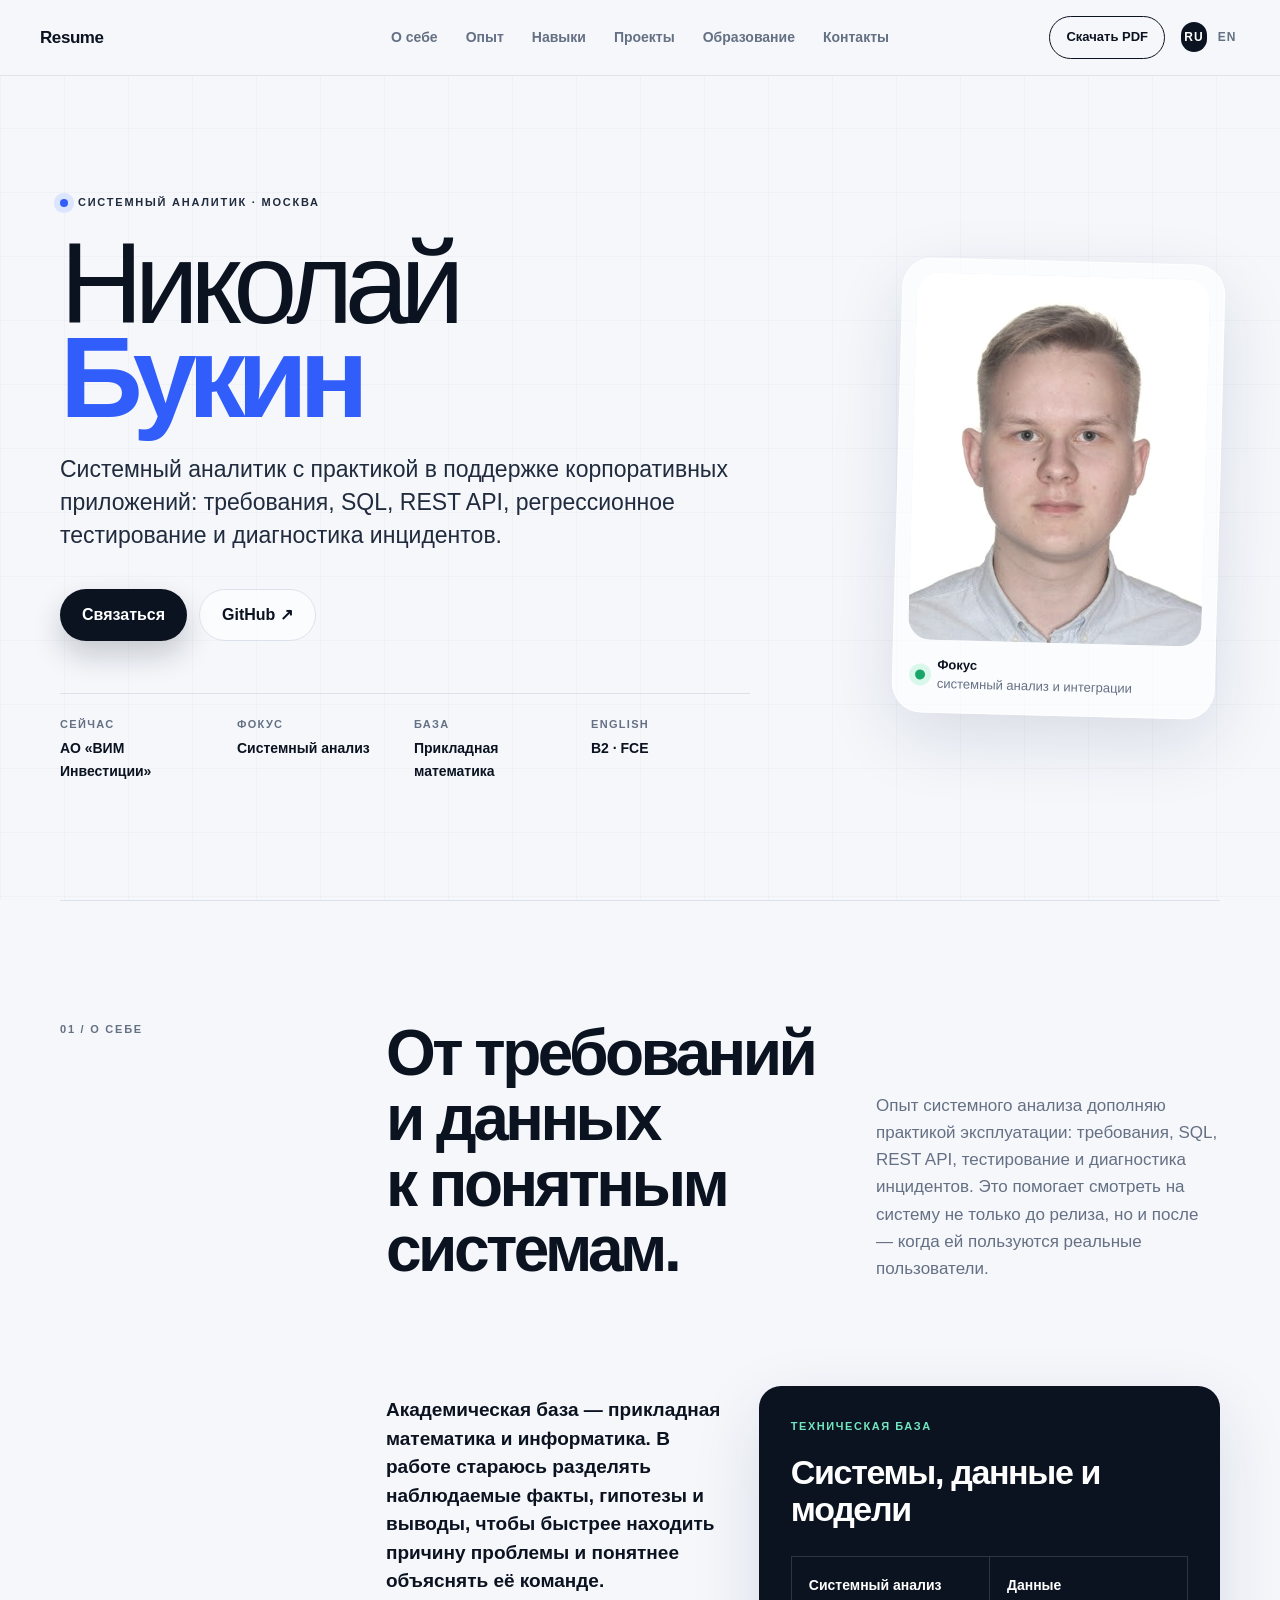
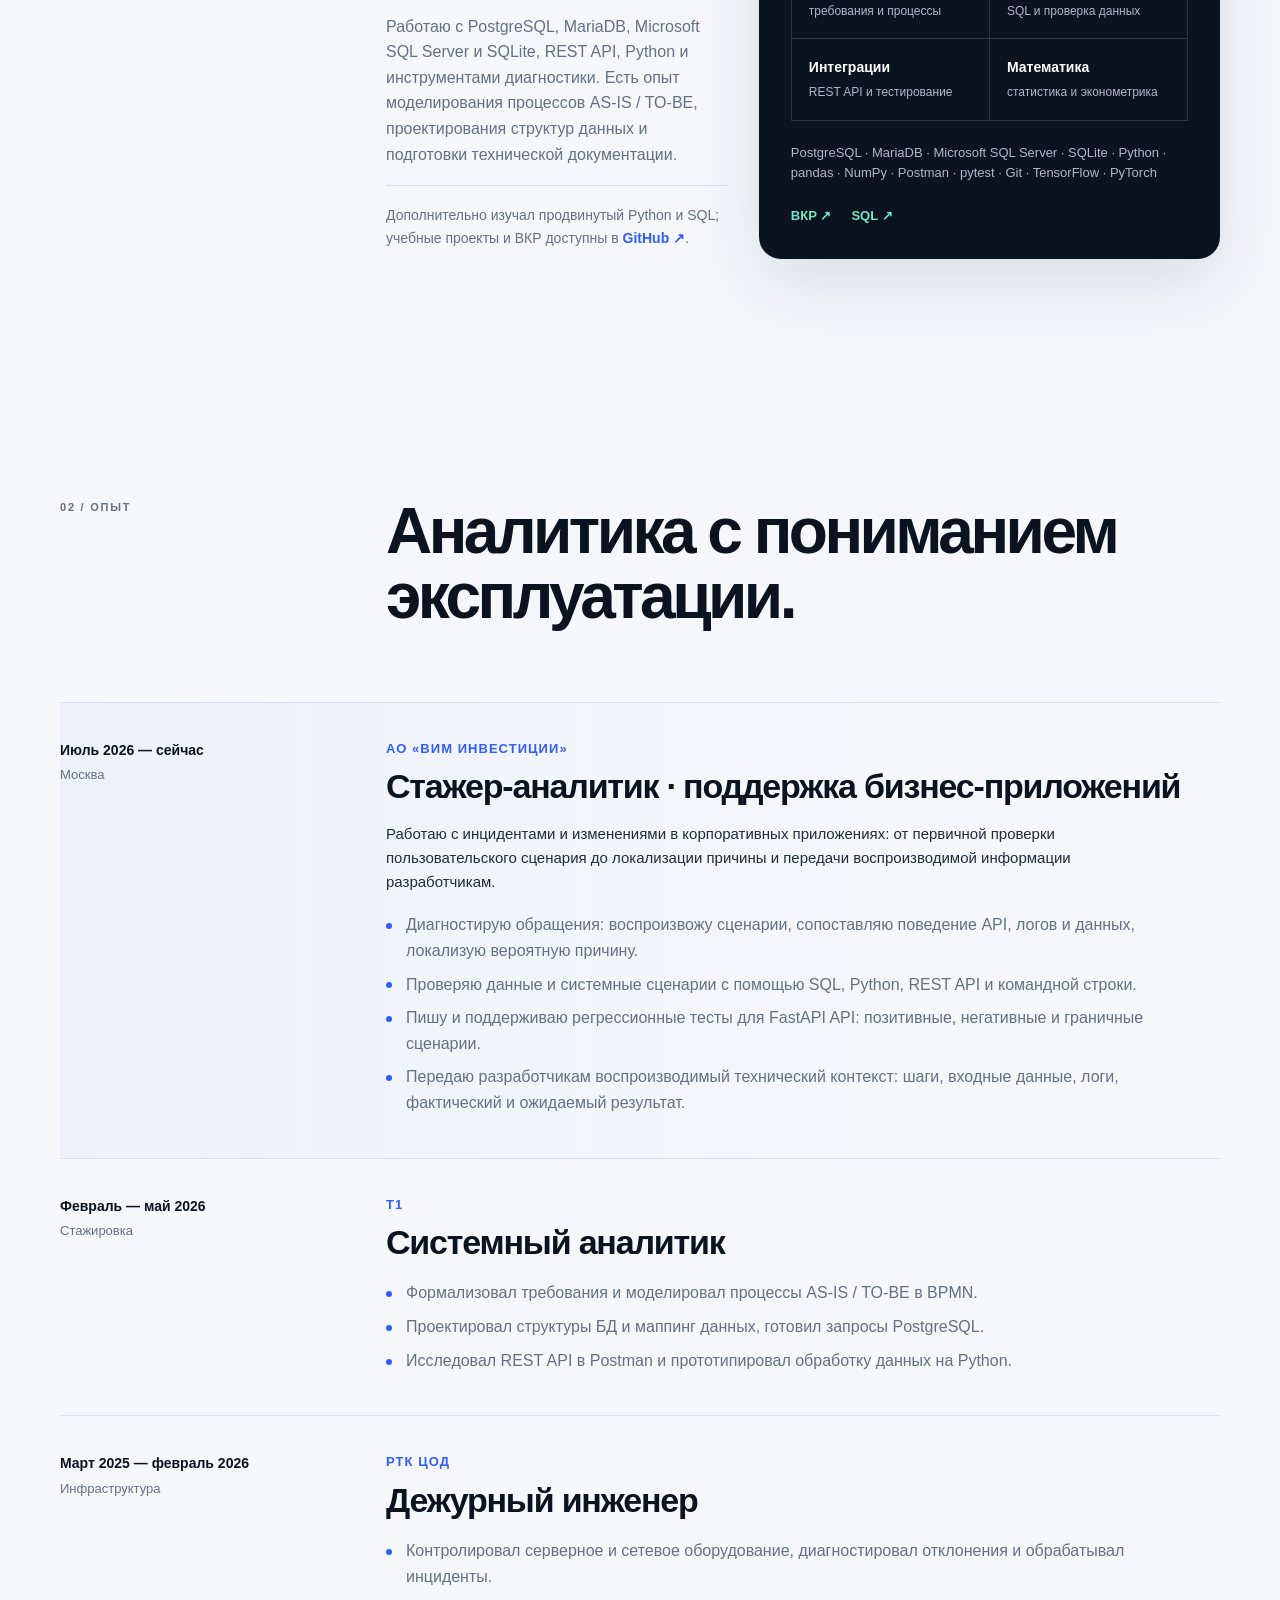
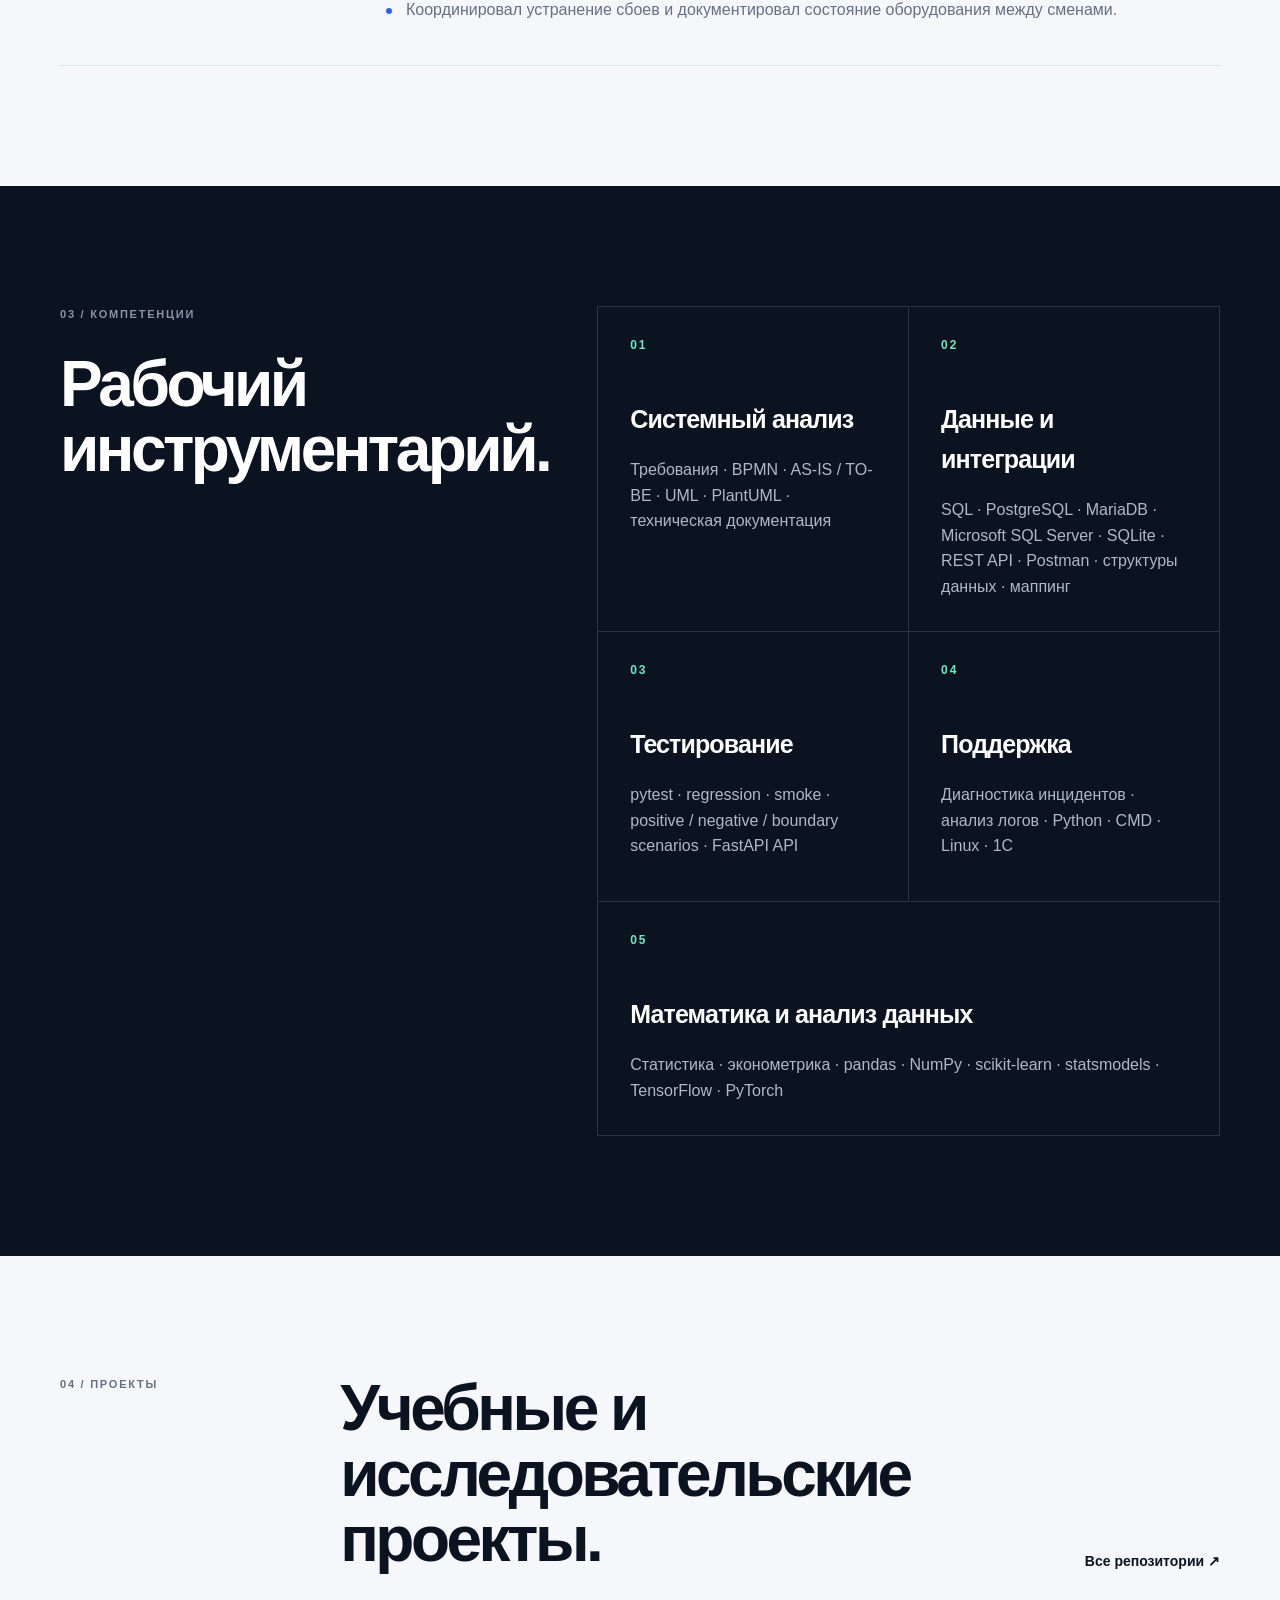
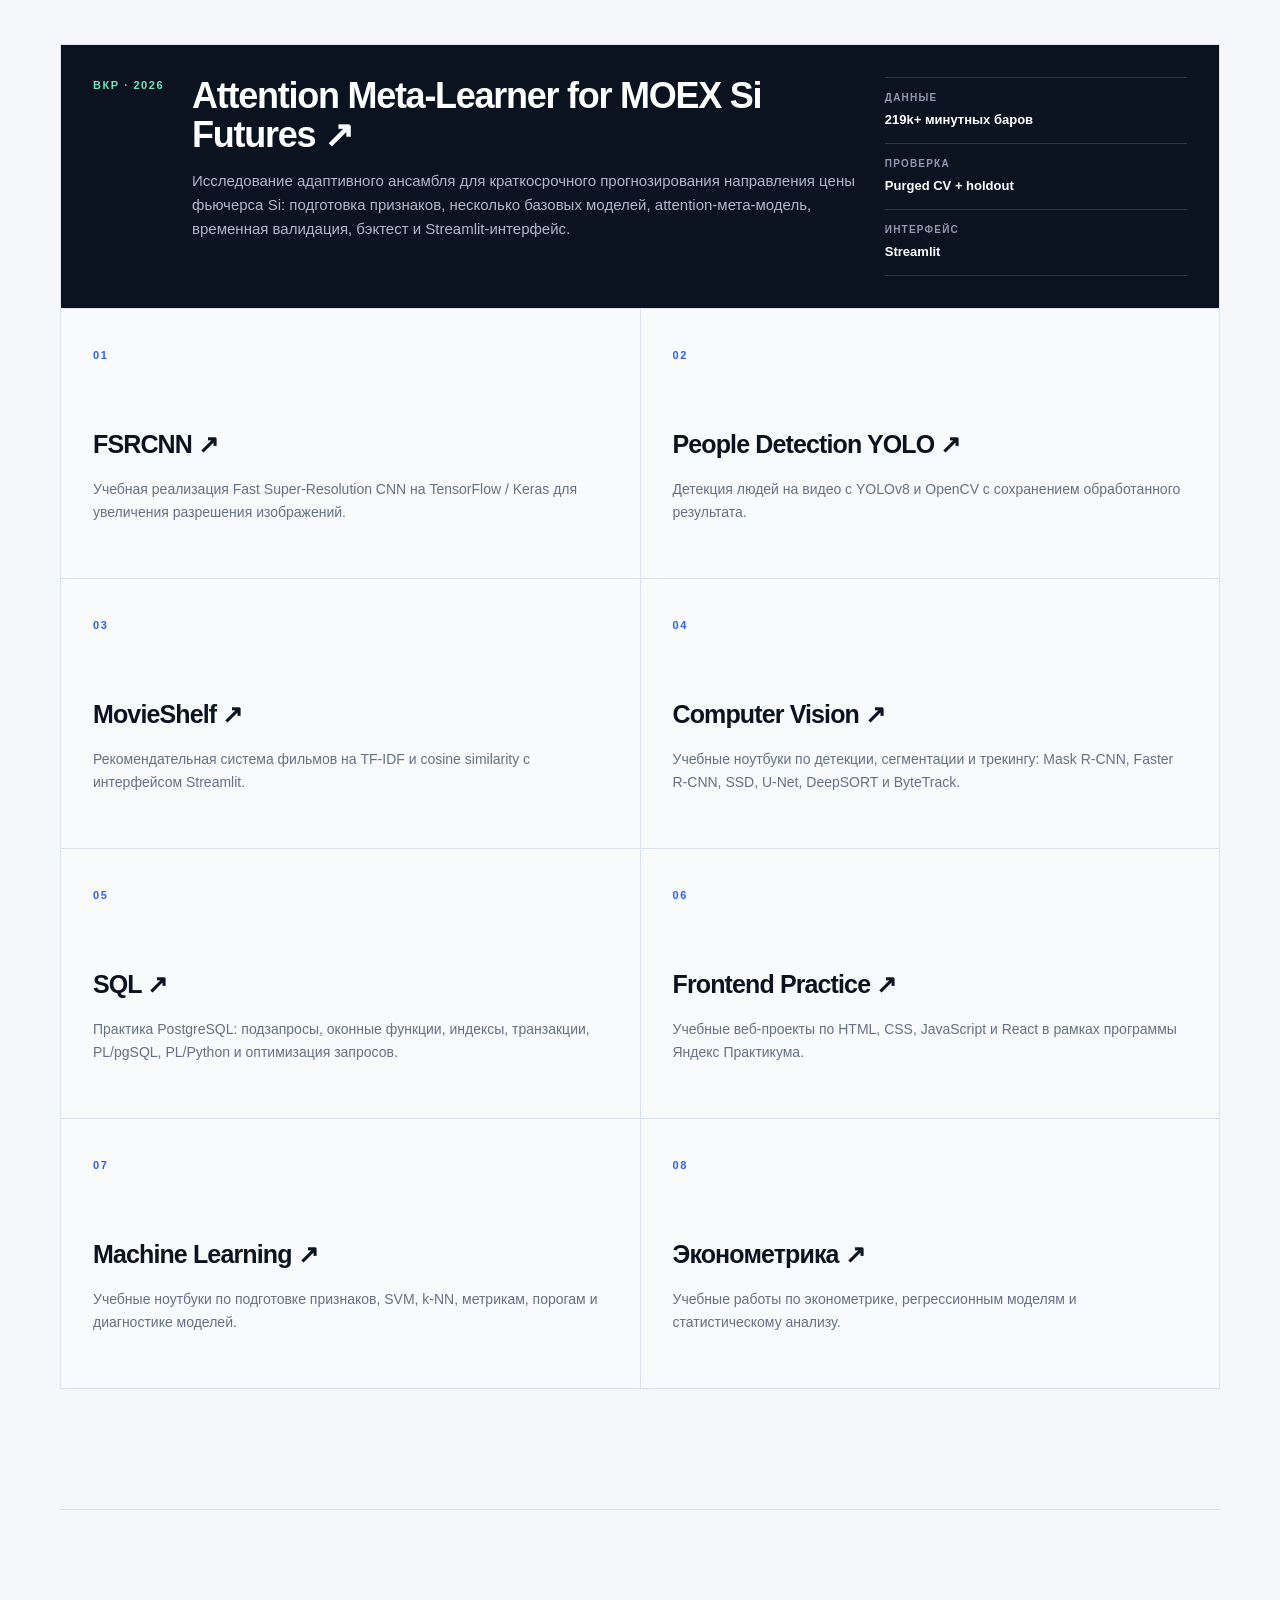
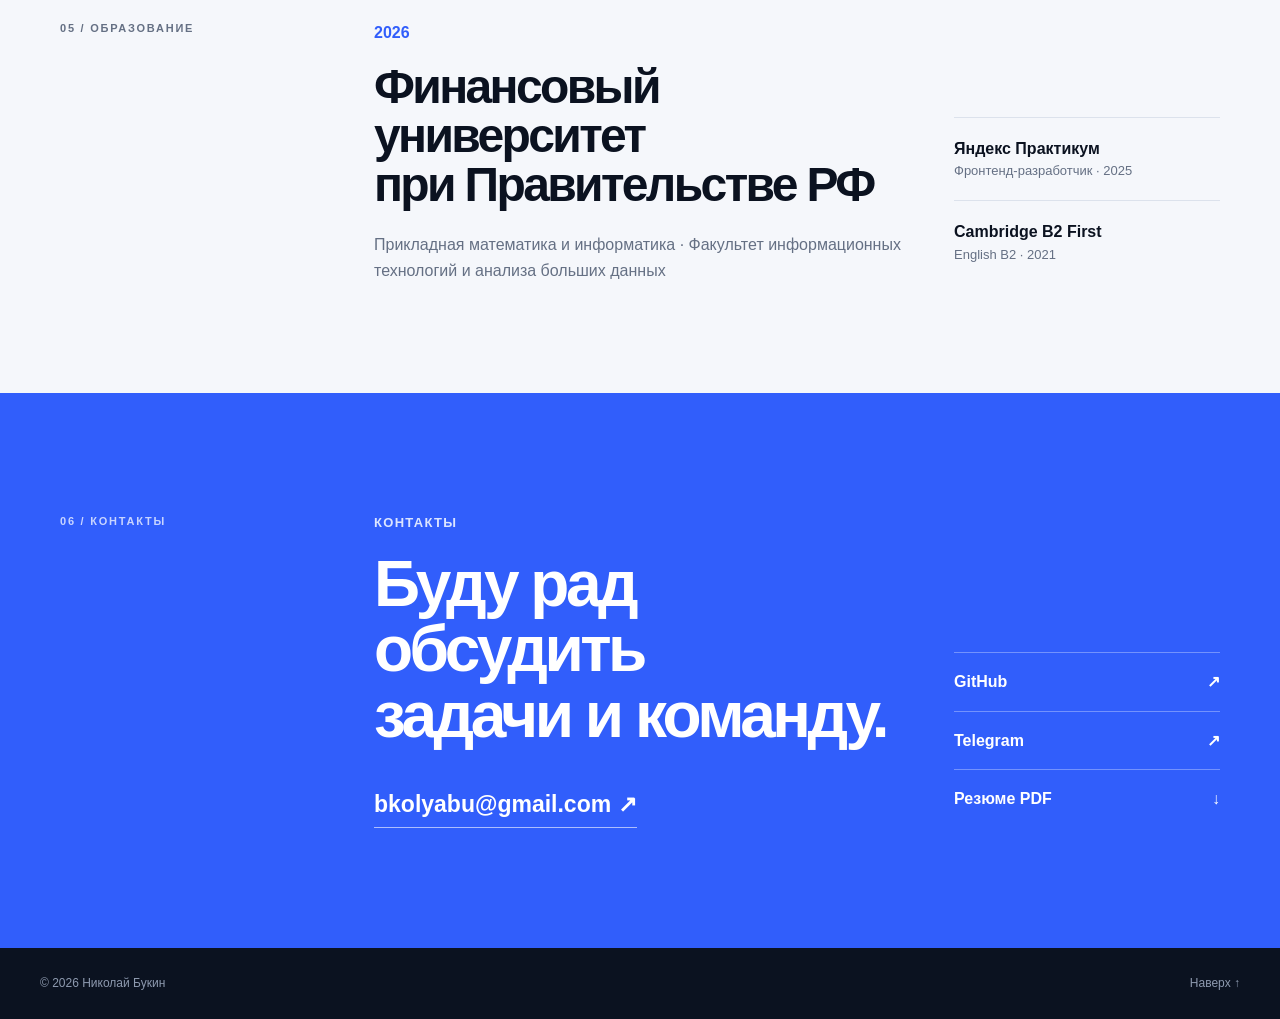
==== commit e2037493: "Expand database stack and add education navigation" ====
--- a/index.html
+++ b/index.html
@@ -20,6 +20,7 @@
       <a href="#experience">Опыт</a>
       <a href="#skills">Навыки</a>
       <a href="#projects">Проекты</a>
+      <a href="#education">Образование</a>
       <a href="#contact">Контакты</a>
     </nav>
 
@@ -82,7 +83,7 @@
             проблемы и понятнее объяснять её команде.
           </p>
           <p>
-            Работаю с PostgreSQL и SQLite, REST API, Python и инструментами диагностики.
+            Работаю с PostgreSQL, MariaDB, Microsoft SQL Server и SQLite, REST API, Python и инструментами диагностики.
             Есть опыт моделирования процессов AS-IS / TO-BE, проектирования структур данных
             и подготовки технической документации.
           </p>
@@ -101,7 +102,7 @@
             <div class="math-profile__item"><strong>Интеграции</strong><span>REST API и тестирование</span></div>
             <div class="math-profile__item"><strong>Математика</strong><span>статистика и эконометрика</span></div>
           </div>
-          <p class="math-profile__tools">PostgreSQL · SQLite · Python · pandas · NumPy · Postman · pytest · Git · TensorFlow · PyTorch</p>
+          <p class="math-profile__tools">PostgreSQL · MariaDB · Microsoft SQL Server · SQLite · Python · pandas · NumPy · Postman · pytest · Git · TensorFlow · PyTorch</p>
           <div class="math-profile__links">
             <a href="https://github.com/Boo4kin/attention-meta-learner-moex" target="_blank" rel="noreferrer">ВКР ↗</a>
             <a href="https://github.com/Boo4kin/Boo4kin/tree/main/SQL" target="_blank" rel="noreferrer">SQL ↗</a>
@@ -180,7 +181,7 @@
         </header>
         <div class="skill-groups">
           <article><p>01</p><h3>Системный анализ</h3><span>Требования · BPMN · AS-IS / TO-BE · UML · PlantUML · техническая документация</span></article>
-          <article><p>02</p><h3>Данные и интеграции</h3><span>SQL · PostgreSQL · SQLite · REST API · Postman · структуры данных · маппинг</span></article>
+          <article><p>02</p><h3>Данные и интеграции</h3><span>SQL · PostgreSQL · MariaDB · Microsoft SQL Server · SQLite · REST API · Postman · структуры данных · маппинг</span></article>
           <article><p>03</p><h3>Тестирование</h3><span>pytest · regression · smoke · positive / negative / boundary scenarios · FastAPI API</span></article>
           <article><p>04</p><h3>Поддержка</h3><span>Диагностика инцидентов · анализ логов · Python · CMD · Linux · 1С</span></article>
           <article class="skill-math"><p>05</p><h3>Математика и анализ данных</h3><span>Статистика · эконометрика · pandas · NumPy · scikit-learn · statsmodels · TensorFlow · PyTorch</span></article>
@@ -222,7 +223,7 @@
       </div>
     </section>
 
-    <section class="section-shell credentials">
+    <section class="section-shell credentials" id="education">
       <p class="section-number">05 / Образование</p>
       <div class="credential-main">
         <p>2026</p>
